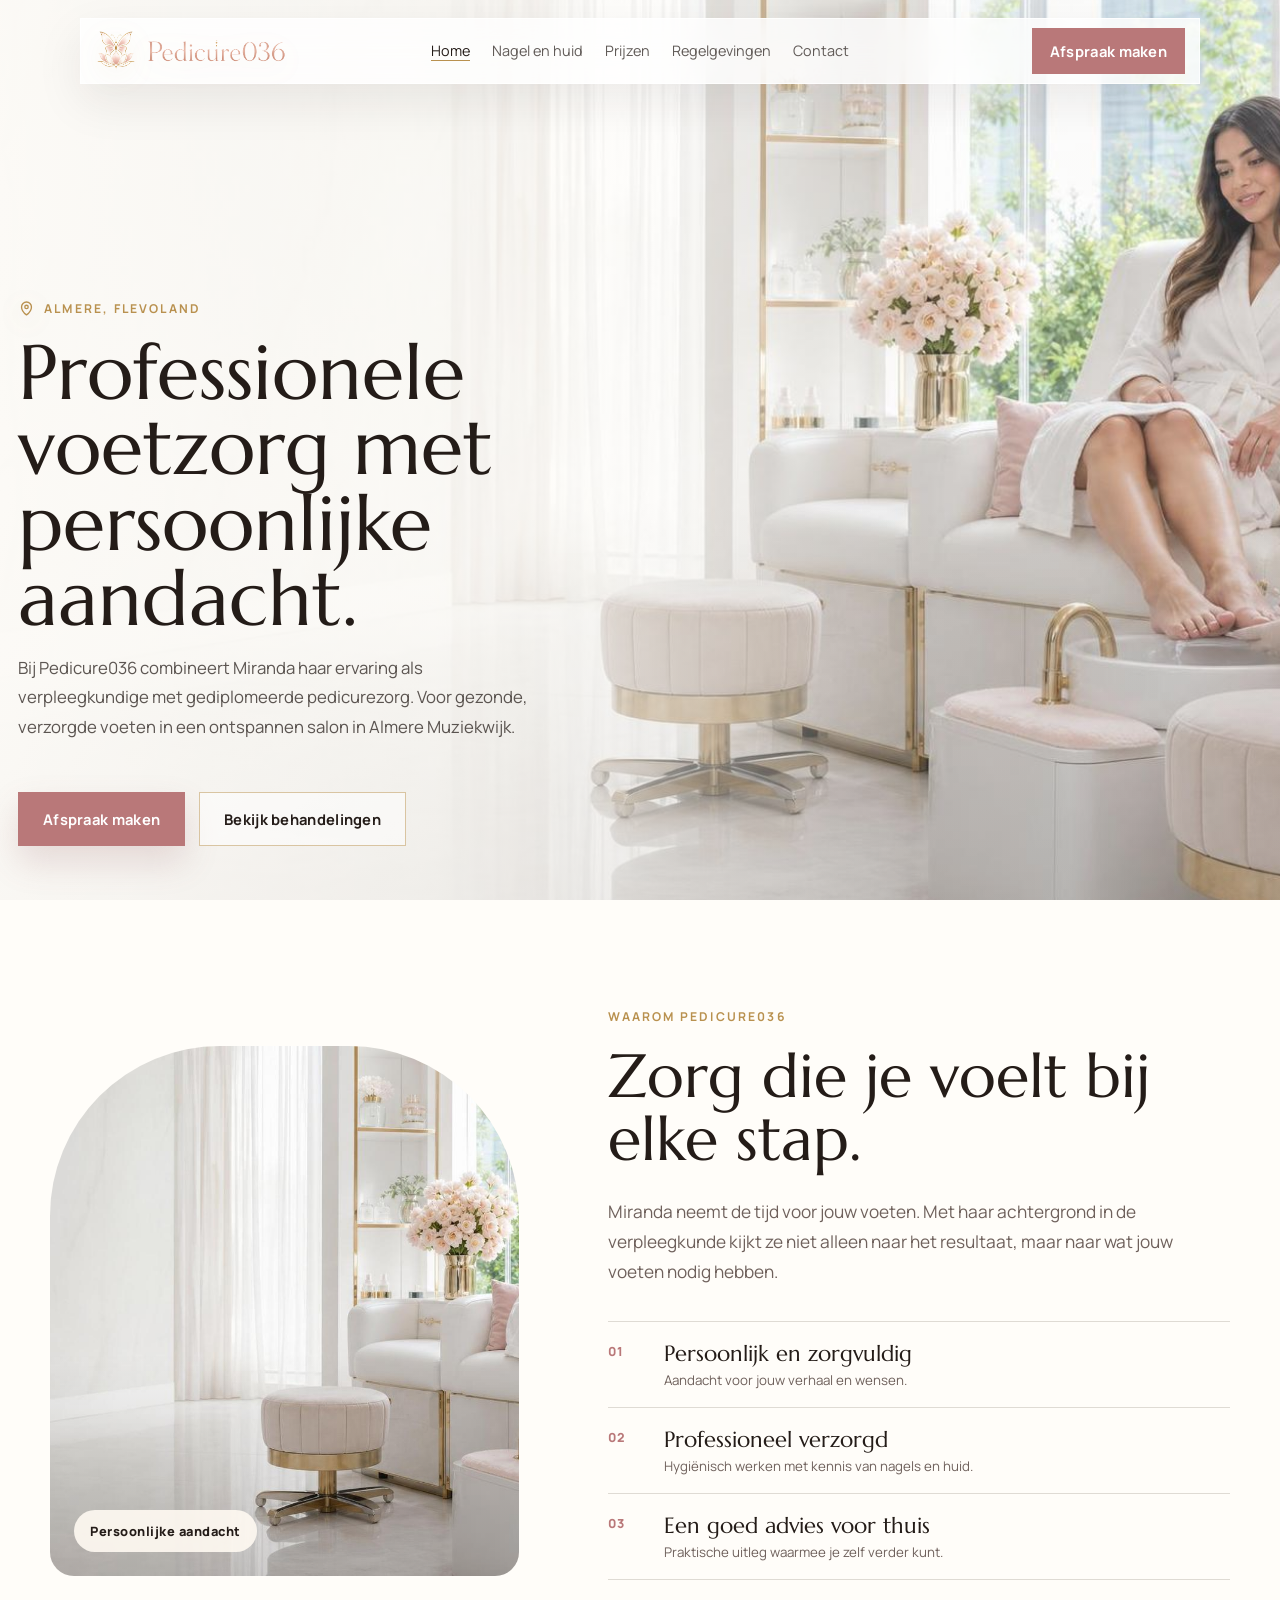
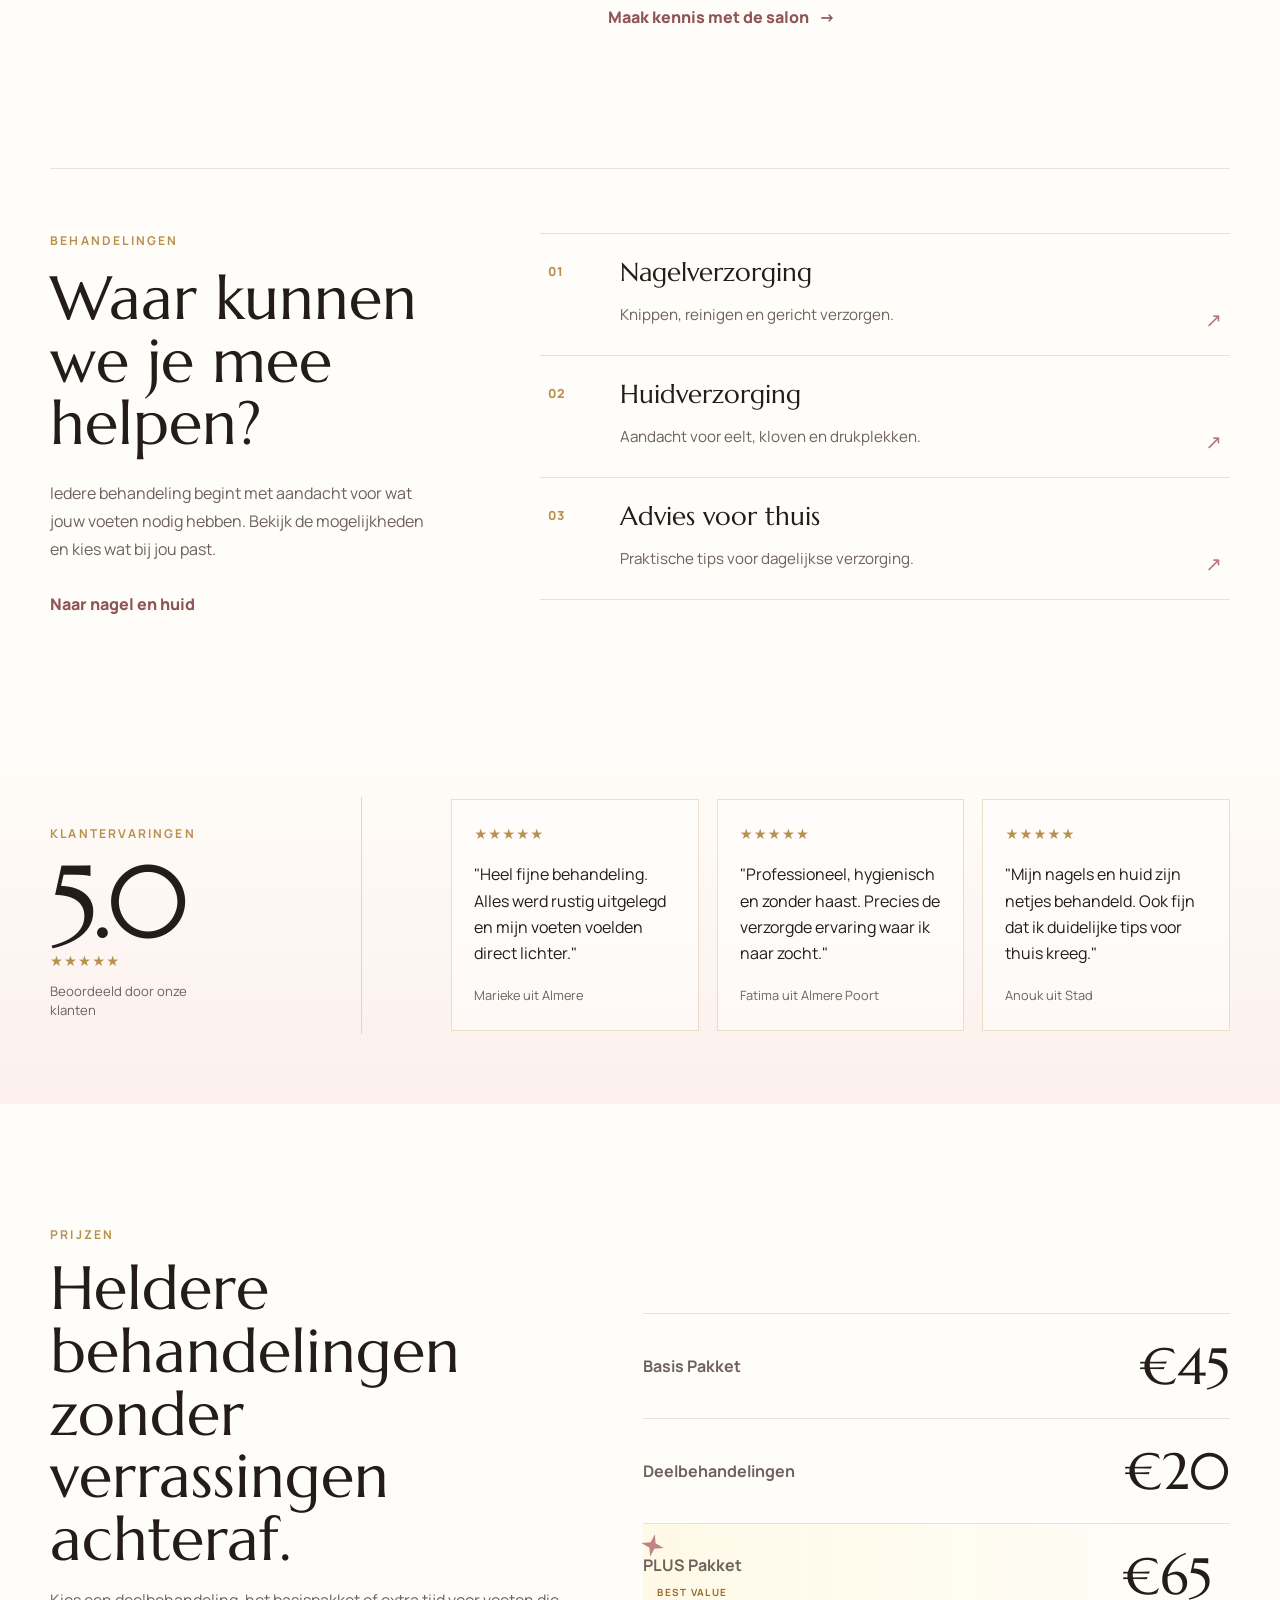
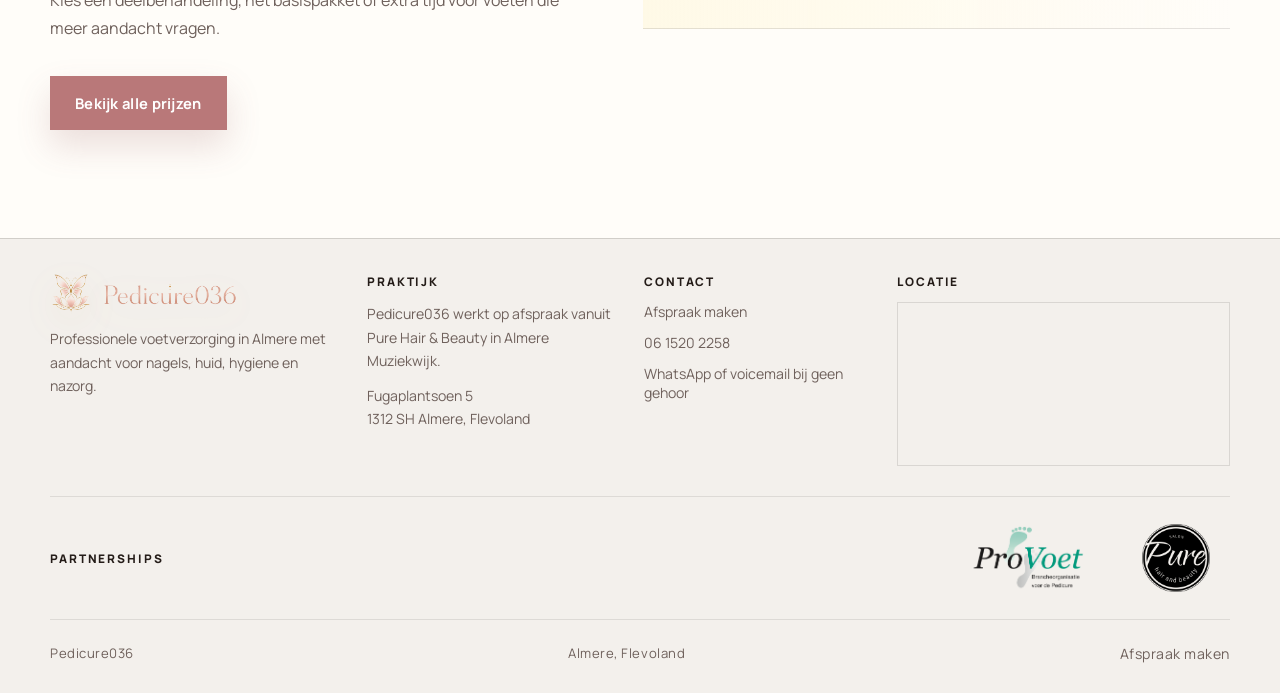
==== index.html @ c25f2a3f "Sync website from Vercel preview" ====
<!doctype html>
<html lang="nl">
  <head>
    <meta charset="utf-8">
    <meta name="viewport" content="width=device-width, initial-scale=1">
    <title>Pedicure036 | Hoogwaardige pedicure in Almere</title>
    <meta name="description" content="Pedicure036 biedt professionele voetverzorging in Almere met aandacht voor gezonde nagels en huid. Maak eenvoudig een afspraak.">
    <meta name="robots" content="index, follow">
    <meta property="og:title" content="Pedicure036 | Professionele pedicure in Almere">
    <meta property="og:description" content="Hoogwaardige voetverzorging met focus op gezonde nagels, huid en comfort.">
    <meta property="og:type" content="website">
    <meta property="og:image" content="assets/pedicure036-logo.png">
    <link rel="canonical" href="https://pedicure036.nl/">
    <link rel="preconnect" href="https://fonts.googleapis.com">
    <link rel="preconnect" href="https://fonts.gstatic.com" crossorigin>
    <link href="https://fonts.googleapis.com/css2?family=Manrope:wght@400;500;600;700&family=Marcellus&display=swap" rel="stylesheet">
    <link rel="preload" href="assets/styles.css" as="style">
    <link rel="stylesheet" href="assets/styles.css">
    <script type="application/ld+json">
      {
        "@context": "https://schema.org",
        "@type": "HealthAndBeautyBusiness",
        "name": "Pedicure036",
        "description": "Professionele pedicure in Almere voor nagel- en huidverzorging.",
        "areaServed": "Almere",
        "url": "https://pedicure036.nl/",
        "priceRange": "$$"
      }
    </script>
  </head>
  <body data-page="home">
    <a class="skip-link" href="#inhoud">Naar inhoud</a>
    <header class="site-header" data-header>
      <a class="brand" href="index.html" aria-label="Pedicure036 home">
        <img class="brand-mark" src="assets/pedicure036-mark.png" alt="" aria-hidden="true">
        <img class="brand-wordmark" src="assets/pedicure036-wordmark.png" alt="Pedicure036">
      </a>
      <button class="nav-toggle" type="button" aria-label="Menu openen" aria-expanded="false" data-nav-toggle>
        <span></span><span></span><span></span>
      </button>
      <nav class="site-nav" aria-label="Hoofdnavigatie" data-nav>
        <a href="index.html" aria-current="page">Home</a>
        <a href="nagel-en-huid.html">Nagel en huid</a>
        <a href="prijzen.html">Prijzen</a>
        <a href="regelgevingen.html">Regelgevingen</a>
        <a href="contact.html">Contact</a>
      </nav>
      <a class="header-cta" href="contact.html#afspraak">Afspraak maken</a>
    </header>

    <main id="inhoud">
      <section class="hero salon-hero">
        <div class="hero-image" role="img" aria-label="Luxe pedicurebehandeling in een lichte salon"></div>
        <div class="hero-shade" aria-hidden="true"></div>
        <div class="hero-copy reveal">
          <p class="eyebrow hero-location">
            <svg viewBox="0 0 24 24" aria-hidden="true">
              <path d="M12 21s7-5.1 7-11.2A7 7 0 0 0 5 9.8C5 15.9 12 21 12 21Z"></path>
              <circle cx="12" cy="9.8" r="2.4"></circle>
            </svg>
            <span>Almere, Flevoland</span>
          </p>
          <h1>Professionele voetzorg met persoonlijke aandacht.</h1>
          <p class="hero-intro">Bij Pedicure036 combineert Miranda haar ervaring als verpleegkundige met gediplomeerde pedicurezorg. Voor gezonde, verzorgde voeten in een ontspannen salon in Almere Muziekwijk.</p>
          <div class="hero-actions">
            <a class="button primary" href="contact.html#afspraak">Afspraak maken</a>
            <a class="button secondary" href="nagel-en-huid.html">Bekijk behandelingen</a>
          </div>
        </div>
      </section>

      <section class="section-shell care-intro">
        <div class="care-intro-image reveal">
          <img src="assets/pedicure036-hero.jpg" alt="Pedicurebehandeling in de salon">
          <span class="care-intro-badge">Persoonlijke aandacht</span>
        </div>
        <div class="care-intro-content reveal">
          <p class="section-kicker">Waarom Pedicure036</p>
          <h2>Zorg die je voelt bij elke stap.</h2>
          <p class="care-intro-lead">Miranda neemt de tijd voor jouw voeten. Met haar achtergrond in de verpleegkunde kijkt ze niet alleen naar het resultaat, maar naar wat jouw voeten nodig hebben.</p>
          <div class="care-points" aria-label="Kwaliteiten van Pedicure036">
            <div class="care-point"><span>01</span><div><strong>Persoonlijk en zorgvuldig</strong><small>Aandacht voor jouw verhaal en wensen.</small></div></div>
            <div class="care-point"><span>02</span><div><strong>Professioneel verzorgd</strong><small>Hygiënisch werken met kennis van nagels en huid.</small></div></div>
            <div class="care-point"><span>03</span><div><strong>Een goed advies voor thuis</strong><small>Praktische uitleg waarmee je zelf verder kunt.</small></div></div>
          </div>
          <a class="text-link" href="contact.html#afspraak">Maak kennis met de salon <span aria-hidden="true">→</span></a>
        </div>
      </section>

      <section class="section-shell service-preview editorial-block">
        <div class="service-panel reveal">
          <p class="eyebrow">Behandelingen</p>
          <h2>Waar kunnen we je mee helpen?</h2>
          <p>Iedere behandeling begint met aandacht voor wat jouw voeten nodig hebben. Bekijk de mogelijkheden en kies wat bij jou past.</p>
          <a class="text-link" href="nagel-en-huid.html">Naar nagel en huid</a>
        </div>
        <div class="service-list reveal" aria-label="Behandelpunten">
          <div class="service-item">
            <span>01</span>
            <strong>Nagelverzorging</strong>
            <small>Knippen, reinigen en gericht verzorgen.</small>
          </div>
          <div class="service-item">
            <span>02</span>
            <strong>Huidverzorging</strong>
            <small>Aandacht voor eelt, kloven en drukplekken.</small>
          </div>
          <div class="service-item">
            <span>03</span>
            <strong>Advies voor thuis</strong>
            <small>Praktische tips voor dagelijkse verzorging.</small>
          </div>
        </div>
      </section>

      <section class="review-section">
        <div class="review-proof reveal" aria-label="Klantervaringen">
          <div class="review-score">
            <p class="eyebrow">Klantervaringen</p>
            <strong>5.0</strong>
            <div class="review-stars" aria-label="5 van 5 sterren">★★★★★</div>
            <span>Beoordeeld door onze klanten</span>
          </div>
          <div class="review-list">
          <article class="review-card">
            <div class="review-stars" aria-label="5 van 5 sterren">★★★★★</div>
            <p>"Heel fijne behandeling. Alles werd rustig uitgelegd en mijn voeten voelden direct lichter."</p>
            <span>Marieke uit Almere</span>
          </article>
          <article class="review-card">
            <div class="review-stars" aria-label="5 van 5 sterren">★★★★★</div>
            <p>"Professioneel, hygienisch en zonder haast. Precies de verzorgde ervaring waar ik naar zocht."</p>
            <span>Fatima uit Almere Poort</span>
          </article>
          <article class="review-card">
            <div class="review-stars" aria-label="5 van 5 sterren">★★★★★</div>
            <p>"Mijn nagels en huid zijn netjes behandeld. Ook fijn dat ik duidelijke tips voor thuis kreeg."</p>
            <span>Anouk uit Stad</span>
          </article>
          <article class="review-card">
            <div class="review-stars" aria-label="5 van 5 sterren">★★★★★</div>
            <p>"Zachte aanpak, mooi resultaat en een salon die schoon en rustig aanvoelt."</p>
            <span>Linda uit Almere Buiten</span>
          </article>
          </div>
        </div>
      </section>

      <section class="section-shell home-pricing reveal">
        <div class="home-pricing-copy">
          <p class="eyebrow">Prijzen</p>
          <h2>Heldere behandelingen zonder verrassingen achteraf.</h2>
          <p>Kies een deelbehandeling, het basispakket of extra tijd voor voeten die meer aandacht vragen.</p>
          <a class="button primary magnetic" href="prijzen.html">Bekijk alle prijzen</a>
        </div>
        <div class="home-price-list" aria-label="Korte prijzen overview">
          <a href="prijzen.html" class="home-price-row">
            <span>Basis Pakket</span>
            <strong>€45</strong>
          </a>
          <a href="prijzen.html" class="home-price-row">
            <span>Deelbehandelingen</span>
            <strong>€20</strong>
          </a>
          <a href="prijzen.html" class="home-price-row is-featured">
            <span class="plus-package-label">PLUS Pakket <em>BEST VALUE</em></span>
            <strong>€65</strong>
          </a>
        </div>
      </section>

    </main>

    <footer class="site-footer">
      <div class="footer-main">
        <section class="footer-column footer-brand">
          <a class="footer-logo-lockup" href="index.html" aria-label="Pedicure036 home">
            <img class="footer-mark" src="assets/pedicure036-mark.png" alt="" aria-hidden="true">
            <img class="footer-wordmark" src="assets/pedicure036-wordmark.png" alt="Pedicure036">
          </a>
          <p>Professionele voetverzorging in Almere met aandacht voor nagels, huid, hygiene en nazorg.</p>
        </section>
        <section class="footer-column">
          <span class="footer-title">Praktijk</span>
          <p>Pedicure036 werkt op afspraak vanuit Pure Hair & Beauty in Almere Muziekwijk.</p>
          <p>Fugaplantsoen 5<br>1312 SH Almere, Flevoland</p>
        </section>
        <section class="footer-column footer-contact">
          <span class="footer-title">Contact</span>
          <a href="contact.html#afspraak">Afspraak maken</a>
          <a href="tel:+31615202258">06 1520 2258</a>
          <a href="tel:+31615202258">WhatsApp of voicemail bij geen gehoor</a>
        </section>
        <section class="footer-column footer-map">
          <span class="footer-title">Locatie</span>
          <iframe title="Google Maps locatie Pure Hair & Beauty" src="https://www.google.com/maps?q=Fugaplantsoen%205%2C%201312%20SH%20Almere&output=embed" loading="lazy" referrerpolicy="no-referrer-when-downgrade"></iframe>
        </section>
      </div>
      <div class="footer-partners">
        <span class="footer-title">Partnerships</span>
        <div class="partner-logos">
          <a href="https://www.provoet.nl/" target="_blank" rel="noopener" aria-label="ProVoet">
            <img src="assets/provoet-logo.png" alt="ProVoet">
          </a>
          <a href="https://www.purehairandbeauty.nl/" target="_blank" rel="noopener" aria-label="Pure Hair and Beauty">
            <img src="assets/pure-hair-beauty-logo.png" alt="Pure Hair and Beauty">
          </a>
        </div>
      </div>
      <div class="footer-bottom">
        <span>Pedicure036</span>
        <span>Almere, Flevoland</span>
        <a href="contact.html#afspraak">Afspraak maken</a>
      </div>
    </footer>
    <script src="assets/main.js" defer></script>
  </body>
</html>
---- assets/styles.css ----
:root {
  --ink: #2d251f;
  --muted: #77675c;
  --soft: #f8f0e6;
  --warm: #fffaf2;
  --sand: #d8b99c;
  --sand-deep: #b99475;
  --rose: #a86f5e;
  --gold: #c8a45d;
  --cream: #fff4df;
  --line: rgba(80, 62, 48, .16);
  --shadow: 0 26px 70px rgba(91, 67, 49, .14);
  --display: "Avenir Next", "Segoe UI", system-ui, sans-serif;
  --body: "Helvetica Neue", Arial, system-ui, sans-serif;
}

* { box-sizing: border-box; }

html {
  scroll-behavior: smooth;
}

body {
  margin: 0;
  background:
    radial-gradient(circle at 82% 8%, rgba(200, 164, 93, .16), transparent 28rem),
    linear-gradient(135deg, var(--warm), var(--soft) 48%, #f4e4d4);
  color: var(--ink);
  font-family: var(--body);
  min-height: 100dvh;
}

body::before {
  content: "";
  position: fixed;
  inset: 0;
  pointer-events: none;
  background-image: linear-gradient(rgba(45, 37, 31, .035) 1px, transparent 1px), linear-gradient(90deg, rgba(45, 37, 31, .025) 1px, transparent 1px);
  background-size: 56px 56px;
  mask-image: linear-gradient(to bottom, rgba(0, 0, 0, .7), transparent 72%);
}

a { color: inherit; text-decoration: none; }

p {
  color: var(--muted);
  line-height: 1.75;
}

.skip-link {
  position: absolute;
  left: 1rem;
  top: -4rem;
  background: var(--ink);
  color: var(--warm);
  padding: .8rem 1rem;
  z-index: 20;
}

.skip-link:focus { top: 1rem; }

.site-header {
  position: sticky;
  top: 0;
  z-index: 10;
  width: min(1180px, calc(100% - 32px));
  margin: 16px auto 0;
  min-height: 70px;
  display: grid;
  grid-template-columns: 1fr auto 1fr;
  align-items: center;
  gap: 22px;
  padding: 12px 14px;
  border: 1px solid rgba(255, 255, 255, .58);
  border-radius: 999px;
  background: rgba(255, 250, 242, .76);
  box-shadow: 0 18px 50px rgba(75, 55, 39, .1), inset 0 1px 0 rgba(255,255,255,.72);
  backdrop-filter: blur(18px);
}

.site-header.is-scrolled {
  background: rgba(255, 250, 242, .92);
}

.brand,
.site-nav,
.site-footer nav,
.hero-actions,
.quality-strip,
.contact-lines {
  display: flex;
  align-items: center;
}

.brand {
  gap: 8px;
  font-family: var(--display);
  font-weight: 700;
  letter-spacing: 0;
}

.brand-mark {
  display: grid;
  place-items: center;
  width: 42px;
  height: 42px;
  border-radius: 50%;
  background: linear-gradient(145deg, var(--rose), #cda084);
  color: var(--warm);
  font-size: .78rem;
  box-shadow: inset 0 1px 0 rgba(255,255,255,.35);
}

.brand-wordmark {
  display: block;
  width: clamp(118px, 11vw, 158px);
  height: 34px;
  object-fit: contain;
  object-position: left center;
}

.site-nav {
  justify-content: center;
  gap: 8px;
  font-size: .92rem;
}

.site-nav a {
  padding: 12px 14px;
  border-radius: 999px;
  color: var(--muted);
  transition: background .25s ease, color .25s ease, transform .25s ease;
}

.site-nav a:hover,
.site-nav a[aria-current="page"] {
  background: rgba(216, 185, 156, .28);
  color: var(--ink);
}

.header-cta {
  justify-self: end;
  padding: 13px 18px;
  border-radius: 999px;
  background: var(--ink);
  color: var(--warm);
  font-size: .92rem;
  font-weight: 700;
  box-shadow: 0 12px 24px rgba(45, 37, 31, .18);
}

.nav-toggle { display: none; }

.section-shell {
  width: min(1180px, calc(100% - 32px));
  margin: 0 auto;
}

.hero {
  min-height: calc(100dvh - 96px);
  display: grid;
  grid-template-columns: minmax(0, .98fr) minmax(320px, .82fr);
  gap: 56px;
  align-items: center;
  padding: 72px 0 80px;
}

.eyebrow,
.tiny-label,
.section-kicker {
  color: var(--rose);
  font-size: .78rem;
  text-transform: uppercase;
  letter-spacing: .14em;
  font-weight: 800;
}

h1,
h2,
h3 {
  font-family: var(--display);
  letter-spacing: 0;
  line-height: .98;
  margin: 0;
}

h1 {
  max-width: 780px;
  font-size: clamp(3.7rem, 8.2vw, 7.9rem);
}

h2 {
  font-size: clamp(2.1rem, 4.2vw, 4.8rem);
}

.hero-intro,
.page-hero p {
  max-width: 620px;
  font-size: 1.15rem;
}

.hero-actions {
  gap: 14px;
  margin-top: 34px;
  flex-wrap: wrap;
}

.button {
  position: relative;
  display: inline-flex;
  align-items: center;
  justify-content: center;
  min-height: 52px;
  padding: 0 22px;
  border: 1px solid transparent;
  border-radius: 999px;
  font-weight: 800;
  transition: transform .25s ease, box-shadow .25s ease, background .25s ease;
  overflow: hidden;
}

.button:active { transform: scale(.98); }

.button.primary {
  background: var(--rose);
  color: var(--warm);
  box-shadow: 0 16px 32px rgba(168, 111, 94, .24);
}

.button.primary.light {
  background: var(--cream);
  color: var(--ink);
}

.button.secondary {
  border-color: var(--line);
  color: var(--ink);
  background: rgba(255, 255, 255, .34);
}

.hero-visual {
  position: relative;
  min-height: 570px;
  border-radius: 42px;
  background:
    radial-gradient(circle at 54% 38%, rgba(255, 244, 223, .96), transparent 11rem),
    linear-gradient(155deg, rgba(216,185,156,.72), rgba(168,111,94,.22)),
    url("data:image/svg+xml,%3Csvg xmlns='http://www.w3.org/2000/svg' width='720' height='900' viewBox='0 0 720 900'%3E%3Cpath d='M350 80c88 85 78 212-12 284-77 61-56 198 56 252 65 31 113 74 99 132-18 72-128 101-248 63C103 766 27 657 67 538c31-91 134-99 156-185 19-73-58-137-15-214 29-52 95-86 142-59Z' fill='%23fff6ea'/%3E%3Cpath d='M448 162c81 42 123 136 96 224-37 119-159 102-201 203-29 68 15 125 81 155' fill='none' stroke='%23a86f5e' stroke-opacity='.28' stroke-width='28' stroke-linecap='round'/%3E%3Cpath d='M250 230c43-43 105-54 160-27M192 470c44 35 99 48 165 39M256 690c65 17 128 7 188-31' stroke='%23c8a45d' stroke-opacity='.35' stroke-width='7' stroke-linecap='round'/%3E%3C/svg%3E");
  background-size: cover;
  box-shadow: var(--shadow), inset 0 1px 0 rgba(255,255,255,.62);
  overflow: hidden;
}

.hero-visual::after {
  content: "";
  position: absolute;
  inset: 18px;
  border: 1px solid rgba(255, 250, 242, .62);
  border-radius: 32px;
}

.visual-card {
  position: absolute;
  background: rgba(255, 250, 242, .74);
  border: 1px solid rgba(255,255,255,.58);
  backdrop-filter: blur(16px);
  box-shadow: 0 18px 42px rgba(72, 50, 34, .12);
}

.visual-main {
  left: 34px;
  bottom: 36px;
  width: min(390px, calc(100% - 68px));
  padding: 26px;
  border-radius: 28px;
}

.visual-main strong {
  display: block;
  margin-top: 14px;
  font-family: var(--display);
  font-size: 2rem;
  line-height: 1.08;
}

.visual-note {
  right: 28px;
  top: 56px;
  display: grid;
  gap: 6px;
  padding: 18px 20px;
  border-radius: 999px;
}

.visual-note span {
  color: var(--muted);
  font-size: .78rem;
}

.treatment-orbit {
  position: absolute;
  top: 45%;
  right: 24px;
  display: grid;
  gap: 12px;
}

.treatment-orbit span {
  padding: 10px 13px;
  border-radius: 999px;
  background: rgba(45, 37, 31, .82);
  color: var(--warm);
  font-size: .82rem;
  animation: float 5s ease-in-out infinite;
}

.treatment-orbit span:nth-child(2) { animation-delay: .8s; }
.treatment-orbit span:nth-child(3) { animation-delay: 1.6s; }

.intro-grid {
  display: grid;
  grid-template-columns: .5fr 1fr;
  gap: 36px;
  padding: 96px 0;
}

.intro-text p {
  max-width: 690px;
  font-size: 1.08rem;
}

.quality-strip {
  grid-column: 2;
  gap: 10px;
  flex-wrap: wrap;
}

.quality-strip span,
.contact-lines span {
  border: 1px solid var(--line);
  border-radius: 999px;
  padding: 12px 16px;
  color: var(--muted);
  background: rgba(255,255,255,.34);
}

.care-intro {
  display: grid;
  grid-template-columns: minmax(280px, .86fr) minmax(0, 1.14fr);
  gap: clamp(36px, 7vw, 108px);
  align-items: center;
  padding: 76px 0 122px;
}

.care-intro-image {
  position: relative;
  min-height: 530px;
  overflow: hidden;
  border-radius: 170px 170px 24px 24px;
  background: var(--sand);
}

.care-intro-image::after {
  content: "";
  position: absolute;
  inset: 0;
  background: linear-gradient(180deg, transparent 58%, rgba(45,37,31,.22));
  pointer-events: none;
}

.care-intro-image img {
  width: 100%;
  height: 100%;
  min-height: 530px;
  display: block;
  object-fit: cover;
  object-position: center;
  transition: transform .7s cubic-bezier(.16,1,.3,1);
}

.care-intro-image:hover img { transform: scale(1.035); }

.care-intro-badge {
  position: absolute;
  z-index: 1;
  left: 24px;
  bottom: 24px;
  padding: 12px 16px;
  border-radius: 999px;
  background: rgba(255,250,242,.9);
  color: var(--ink);
  font-size: .8rem;
  font-weight: 800;
  letter-spacing: .04em;
}

.care-intro-content { padding: 18px 0; }
.care-intro-content h2 { max-width: 610px; margin-top: 18px; }
.care-intro-lead { max-width: 570px; margin-top: 26px; font-size: 1.08rem; }
.care-points { margin-top: 34px; border-top: 1px solid rgba(80,62,48,.18); }
.care-point { display: grid; grid-template-columns: 42px 1fr; gap: 14px; padding: 18px 0; border-bottom: 1px solid rgba(80,62,48,.18); }
.care-point > span { color: var(--rose); font-size: .78rem; font-weight: 900; letter-spacing: .08em; padding-top: 3px; }
.care-point strong, .care-point small { display: block; }
.care-point strong { font-family: var(--display); font-size: 1.35rem; font-weight: 500; }
.care-point small { color: var(--muted); margin-top: 4px; }
.care-intro-content .text-link { gap: 10px; align-items: center; margin-top: 26px; }
.care-intro-content .text-link span { transition: transform .25s ease; }
.care-intro-content .text-link:hover span { transform: translateX(5px); }

.service-preview {
  display: grid;
  grid-template-columns: .9fr 1fr;
  gap: 34px;
  padding: 30px 0 110px;
}

.service-panel,
.rules-note,
.contact-card {
  border: 1px solid rgba(255,255,255,.58);
  border-radius: 34px;
  padding: clamp(28px, 4vw, 48px);
  background: rgba(255,250,242,.58);
  box-shadow: var(--shadow);
}

.rules-note > p {
  max-width: 100%;
  margin: 18px 0 0;
  font-family: var(--display);
  font-size: clamp(1.05rem, 2.1vw, 2.4rem);
  line-height: 1.02;
  letter-spacing: -.03em;
}

.text-link {
  display: inline-flex;
  margin-top: 14px;
  color: var(--rose);
  font-weight: 800;
}

.service-list {
  display: grid;
  gap: 12px;
}

.service-item {
  width: 100%;
  display: grid;
  grid-template-columns: 56px 1fr;
  gap: 12px;
  text-align: left;
  border: 1px solid var(--line);
  border-radius: 24px;
  padding: 20px;
  background: rgba(255,255,255,.36);
  color: var(--ink);
  cursor: pointer;
  transition: transform .25s ease, background .25s ease, border-color .25s ease;
}

.service-item:hover,
.service-item.is-active {
  transform: translateY(-3px);
  background: rgba(255, 244, 223, .82);
  border-color: rgba(168,111,94,.32);
}

.service-item span {
  color: var(--gold);
  font-weight: 800;
}

.service-item strong {
  display: block;
  font-family: var(--display);
  font-size: 1.25rem;
}

.service-item small {
  grid-column: 2;
  color: var(--muted);
  font-size: .95rem;
}

.appointment-band {
  background: var(--ink);
  color: var(--warm);
}

.appointment-inner {
  min-height: 390px;
  display: grid;
  grid-template-columns: 1fr auto;
  gap: 28px;
  align-items: center;
  padding: 72px 0;
}

.appointment-inner h2 {
  max-width: 820px;
}

.appointment-inner .eyebrow { color: var(--sand); }

.page-hero {
  padding: 104px 0 48px;
}

.page-hero h1 {
  max-width: 920px;
  font-size: clamp(3.4rem, 7.2vw, 7rem);
}

.care-studio {
  display: grid;
  grid-template-columns: minmax(250px, .46fr) minmax(0, 1fr);
  gap: clamp(18px, 3vw, 34px);
  padding: 34px 0 92px;
}

.care-menu {
  display: grid;
  align-content: start;
  border-top: 1px solid rgba(80, 62, 48, .18);
}

.care-tab {
  width: 100%;
  display: grid;
  grid-template-columns: 42px 1fr;
  gap: 4px 16px;
  align-items: start;
  border: 0;
  border-bottom: 1px solid rgba(80, 62, 48, .18);
  padding: 24px 0;
  background: transparent;
  color: var(--ink);
  text-align: left;
  cursor: pointer;
}

.care-tab span {
  grid-row: span 2;
  color: var(--rose);
  font-size: .82rem;
  font-weight: 900;
  letter-spacing: .08em;
}

.care-tab strong {
  font-family: var(--display);
  font-size: clamp(1.35rem, 2.1vw, 2rem);
  font-weight: 500;
}

.care-tab small {
  color: var(--muted);
  font: 600 .86rem/1.45 var(--body);
}

.care-tab,
.care-tab small,
.care-tab strong {
  transition: color .3s ease, opacity .3s ease;
}

.care-tab:hover strong,
.care-tab:focus-visible strong,
.care-tab.is-active strong {
  color: var(--rose);
}

.care-tab.is-active small {
  color: var(--ink);
}

.care-panel {
  position: relative;
  min-height: 510px;
  display: flex;
  flex-direction: column;
  justify-content: flex-end;
  border: 1px solid rgba(80, 62, 48, .16);
  padding: clamp(28px, 5vw, 64px);
  background:
    linear-gradient(180deg, rgba(255, 250, 242, .3), rgba(255, 250, 242, .86)),
    url("pedicure036-hero.jpg") center / cover;
  box-shadow: 0 24px 70px rgba(91, 67, 49, .13);
  isolation: isolate;
  overflow: hidden;
}

.care-panel::before {
  content: "";
  position: absolute;
  inset: 0;
  z-index: -1;
  background: linear-gradient(90deg, rgba(255, 250, 242, .94) 0%, rgba(255, 250, 242, .82) 48%, rgba(255, 250, 242, .28) 100%);
}

.care-panel::after {
  content: "";
  position: absolute;
  left: clamp(28px, 5vw, 64px);
  right: clamp(28px, 5vw, 64px);
  top: clamp(28px, 5vw, 64px);
  height: 1px;
  background: rgba(80, 62, 48, .2);
}

.care-panel-header span {
  display: block;
  margin-bottom: 14px;
  color: var(--rose);
  font-size: .78rem;
  font-weight: 900;
  letter-spacing: .18em;
  text-transform: uppercase;
}

.care-panel h2 {
  max-width: 560px;
  margin: 0;
  font-size: clamp(2.6rem, 5vw, 5.2rem);
  line-height: .98;
  text-wrap: balance;
}

.care-panel p {
  max-width: 620px;
  margin: 28px 0 0;
  color: #4f4036;
  font-size: clamp(1rem, 1.4vw, 1.18rem);
}

.care-lines {
  display: grid;
  grid-template-columns: repeat(2, minmax(0, 1fr));
  gap: 0 28px;
  max-width: 720px;
  margin-top: 38px;
  border-top: 1px solid rgba(80, 62, 48, .18);
}

.care-lines span {
  border-bottom: 1px solid rgba(80, 62, 48, .18);
  padding: 16px 0;
  color: var(--ink);
  font-weight: 700;
}

.care-cta {
  width: fit-content;
  margin-top: 34px;
  border-bottom: 1px solid currentColor;
  color: var(--rose);
  font-weight: 900;
}

.split-intro {
  max-width: 420px;
  margin-top: 24px;
}

.process-section {
  align-items: end;
}

.process-section.split-detail {
  grid-template-columns: .72fr 1.28fr;
  gap: clamp(42px, 6vw, 96px);
}

.split-detail,
.rules-layout,
.contact-layout {
  display: grid;
  grid-template-columns: 1.18fr .82fr;
  gap: 36px;
  padding: 20px 0 110px;
}

body[data-page="regels"] .rules-layout {
  padding-top: 118px;
}

.rules-list {
  display: grid;
  gap: 16px;
}

.rule-item {
  padding: 28px 30px;
  border: 1px solid var(--line);
  border-radius: 22px;
  background: rgba(255,255,255,.48);
}

.rule-item h3 {
  margin: 0 0 12px;
  font-family: var(--display);
  font-size: clamp(1.35rem, 2vw, 1.8rem);
}

.rule-item p { max-width: 62ch; margin: 0; line-height: 1.7; }

body[data-page="regels"] .rules-layout { grid-template-columns: 1fr; gap: 54px; }
body[data-page="regels"] .rules-intro { max-width: 680px; }
body[data-page="regels"] .rules-intro h2 { margin: 12px 0 10px; font-size: clamp(2.4rem, 5vw, 4.8rem); line-height: .98; }
body[data-page="regels"] .rule-item { padding: 0 0 26px; border: 0; border-bottom: 1px solid var(--line); border-radius: 0; background: transparent; }
body[data-page="regels"] .rule-item + .rule-item { padding-top: 26px; }

.pricing-grid {
  display: grid;
  grid-template-columns: repeat(4, minmax(0, 1fr));
  gap: 16px;
  padding: 30px 0 72px;
}

.price-card {
  min-height: 520px;
  display: flex;
  flex-direction: column;
  border: 1px solid var(--line);
  border-radius: 32px;
  padding: clamp(26px, 3vw, 36px);
  background: rgba(255,255,255,.42);
  box-shadow: var(--shadow);
}

.price-card h2 {
  margin-top: 8px;
  max-width: 100%;
  font-size: clamp(1.55rem, 2.15vw, 2.25rem);
  line-height: 1.05;
  text-wrap: balance;
  white-space: nowrap;
}

.price {
  margin: 24px 0 8px;
  color: var(--ink);
  font-family: var(--display);
  font-size: clamp(2.7rem, 4vw, 4.4rem);
  line-height: .95;
}

.price-card ul {
  display: grid;
  gap: 12px;
  margin: 24px 0 28px;
  padding: 0;
  list-style: none;
}

.price-card li {
  color: var(--muted);
}

.price-card li::before {
  content: "";
  display: inline-block;
  width: 8px;
  height: 8px;
  margin-right: 10px;
  border-radius: 50%;
  background: var(--gold);
}

.price-card .button,
.price-card .text-link {
  margin-top: auto;
}

.intake-card {
  background: rgba(255, 250, 242, .68);
}

.intake-card .price {
  color: var(--rose);
}

.pricing-grid .price-card:nth-child(3) h2 {
  font-size: clamp(1.3rem, 1.7vw, 1.85rem);
  letter-spacing: -.02em;
}

.featured-price {
  background: linear-gradient(145deg, rgba(255,244,223,.88), rgba(251,240,236,.92));
  border-color: rgba(185, 145, 79, .36);
}

.pricing-notes {
  display: grid;
  grid-template-columns: .72fr 1fr;
  gap: 36px;
  padding: 0 0 110px;
}

.pricing-notes:has(> :only-child) {
  grid-template-columns: 1fr;
}

.price-list {
  display: grid;
  align-self: start;
  border: 1px solid var(--line);
  border-radius: 30px;
  overflow: hidden;
}

.price-list div {
  display: flex;
  align-items: center;
  justify-content: space-between;
  gap: 18px;
  padding: 22px 24px;
  border-bottom: 1px solid var(--line);
  background: rgba(255,255,255,.42);
}

.price-list div:last-child {
  border-bottom: 0;
}

.price-list span {
  color: var(--muted);
}

.price-list strong {
  color: var(--ink);
  font-family: var(--display);
  font-size: 1.6rem;
  font-weight: 400;
  white-space: nowrap;
}

.timeline {
  display: grid;
  grid-template-columns: repeat(4, minmax(0, 1fr));
  border-top: 1px solid rgba(80, 62, 48, .2);
  border-bottom: 1px solid rgba(80, 62, 48, .2);
}

.timeline div {
  position: relative;
  min-height: 270px;
  display: flex;
  flex-direction: column;
  justify-content: flex-start;
  border-right: 1px solid rgba(80, 62, 48, .16);
  padding: 26px 28px 30px;
  transition: background .25s ease;
}

.timeline div > p {
  margin-top: 72px;
}

.timeline div:last-child {
  border-right: 0;
}

.timeline div:hover {
  background: rgba(255, 250, 242, .52);
}

.timeline span {
  color: var(--rose);
  font-family: var(--display);
  font-size: clamp(2rem, 4vw, 4.4rem);
  line-height: .9;
}

.timeline p {
  max-width: 17ch;
  margin: 0;
  line-height: 1.7;
  text-wrap: pretty;
}

.timeline strong {
  display: block;
  margin-bottom: 10px;
  color: var(--ink);
  font-family: var(--display);
  font-size: 1.24rem;
  line-height: 1.35;
  font-weight: 600;
}

.accordion {
  border: 1px solid var(--line);
  border-radius: 30px;
  background: rgba(255,255,255,.38);
  overflow: hidden;
}

.accordion button {
  width: 100%;
  min-height: 74px;
  display: flex;
  align-items: center;
  justify-content: space-between;
  gap: 18px;
  padding: 0 26px;
  border: 0;
  border-top: 1px solid var(--line);
  background: transparent;
  color: var(--ink);
  font-family: var(--display);
  font-size: 1.15rem;
  font-weight: 800;
  cursor: pointer;
}

.accordion button:first-child { border-top: 0; }

.accordion button span {
  width: 22px;
  height: 22px;
  border-radius: 50%;
  border: 1px solid var(--rose);
}

.accordion button[aria-expanded="true"] span {
  background: var(--rose);
}

.accordion-panel {
  padding: 0 26px 24px;
}

.contact-form {
  display: grid;
  gap: 18px;
  padding: clamp(30px, 5vw, 56px);
  border: 1px solid var(--line);
  border-radius: 34px;
  background: rgba(255,255,255,.42);
}

label {
  display: block;
  margin-bottom: 8px;
  color: var(--ink);
  font-weight: 800;
}

input,
select,
textarea {
  width: 100%;
  border: 1px solid rgba(80, 62, 48, .22);
  border-radius: 16px;
  padding: 15px 16px;
  background: rgba(255,250,242,.82);
  color: var(--ink);
  font: inherit;
  outline: none;
}

input:focus,
select:focus,
textarea:focus {
  border-color: var(--rose);
  box-shadow: 0 0 0 4px rgba(168,111,94,.12);
}

form small {
  display: block;
  margin-top: 7px;
  color: var(--muted);
}

.form-status {
  min-height: 24px;
  margin: 0;
  font-weight: 800;
}

.contact-card {
  align-self: start;
  position: sticky;
  top: 120px;
}

.contact-details {
  display: grid;
  gap: 0;
  margin-top: 30px;
  border-top: 1px solid var(--line);
}

.contact-detail {
  display: grid;
  gap: 7px;
  padding: 18px 0;
  border-bottom: 1px solid var(--line);
  color: var(--muted);
  line-height: 1.65;
}

.contact-detail a {
  color: var(--ink);
  font-weight: 800;
  text-decoration: underline;
  text-decoration-color: var(--rose);
  text-underline-offset: 4px;
}

.detail-label {
  color: var(--ink);
  font-size: .72rem;
  font-weight: 800;
  letter-spacing: .14em;
  text-transform: uppercase;
}

.site-footer {
  margin: 0;
  border-top: 1px solid rgba(31, 26, 23, .16);
  background: #f3f0ec;
  color: var(--ink);
}

.footer-main {
  width: min(1180px, calc(100% - 32px));
  margin: 0 auto;
  padding: 34px 0 30px;
  display: grid;
  grid-template-columns: 1.1fr .95fr .86fr 1.25fr;
  gap: 24px;
  align-items: start;
}

.footer-column {
  display: grid;
  gap: 12px;
}

.footer-logo-lockup {
  display: inline-flex;
  align-items: center;
  gap: 10px;
  width: fit-content;
  text-decoration: none;
}

.footer-mark {
  width: 42px;
  height: 42px;
  object-fit: contain;
  filter: drop-shadow(0 10px 18px rgba(185, 145, 79, .16));
}

.footer-wordmark {
  width: 136px;
  max-width: 42vw;
  height: auto;
  object-fit: contain;
  filter: drop-shadow(0 8px 16px rgba(185, 145, 79, .1));
}

.footer-column p {
  margin: 0;
  color: var(--muted);
  font-size: .88rem;
  line-height: 1.65;
}

.footer-title {
  color: var(--ink);
  font-family: var(--body);
  font-size: .74rem;
  font-weight: 800;
  letter-spacing: .16em;
  text-transform: uppercase;
}

.site-footer a {
  text-decoration: none;
  transition: color .2s ease, transform .2s ease;
}

.footer-nav {
  display: grid;
  gap: 8px;
}

.footer-nav a,
.footer-contact a,
.footer-bottom a {
  color: var(--muted);
  font-size: .88rem;
}

.footer-contact {
  align-content: start;
}

.site-footer a:hover {
  color: var(--ink);
  transform: translateX(3px);
}

.footer-map iframe {
  width: 100%;
  height: 164px;
  border: 1px solid rgba(31, 26, 23, .12);
  filter: saturate(.82) contrast(.96);
}

.footer-partners {
  width: min(1180px, calc(100% - 32px));
  margin: 0 auto;
  padding: 22px 0;
  display: flex;
  align-items: center;
  justify-content: space-between;
  gap: 22px;
  border-top: 1px solid rgba(31, 26, 23, .1);
  border-bottom: 1px solid rgba(31, 26, 23, .1);
}

.partner-logos {
  display: flex;
  align-items: center;
  gap: 4px;
  flex-wrap: wrap;
}

.partner-logos a {
  height: 54px;
  min-width: 150px;
  padding: 9px 16px;
  display: inline-flex;
  align-items: center;
  justify-content: center;
  border: 1px solid rgba(31, 26, 23, .12);
  background: #fff;
}

.partner-logos img {
  max-width: 150px;
  max-height: 34px;
  object-fit: contain;
}

.partner-logos a:first-child img {
  max-width: 170px;
  max-height: 68px;
}

.partner-logos a:first-child {
  height: 78px;
  min-width: 180px;
  padding: 0;
  border-color: transparent;
  background: transparent;
}

.partner-logos a:last-child {
  height: 78px;
  min-width: 108px;
  padding: 0;
  border-color: transparent;
  background: transparent;
}

.partner-logos a:last-child img {
  max-width: 92px;
  max-height: 68px;
  filter: brightness(0) saturate(100%);
}

.footer-bottom {
  width: min(1180px, calc(100% - 32px));
  margin: 0 auto;
  display: flex;
  justify-content: space-between;
  gap: 18px;
  flex-wrap: wrap;
  padding: 24px 0 30px;
  color: var(--muted);
  font-size: .82rem;
  letter-spacing: .04em;
}

.reveal {
  opacity: 0;
  transform: translateY(22px);
  transition: opacity .7s cubic-bezier(.16, 1, .3, 1), transform .7s cubic-bezier(.16, 1, .3, 1);
}

.reveal.is-visible {
  opacity: 1;
  transform: translateY(0);
}

@keyframes float {
  0%, 100% { transform: translateY(0); }
  50% { transform: translateY(-12px); }
}

@media (max-width: 860px) {
  .site-header {
    grid-template-columns: 1fr auto;
    border-radius: 28px;
  }

  .nav-toggle {
    display: grid;
    place-items: center;
    width: 46px;
    height: 46px;
    border: 1px solid var(--line);
    border-radius: 50%;
    background: rgba(255,255,255,.48);
  }

  .nav-toggle span {
    width: 18px;
    height: 2px;
    margin: 2px 0;
    background: var(--ink);
  }

  .site-nav {
    grid-column: 1 / -1;
    display: none;
    align-items: stretch;
    flex-direction: column;
    width: 100%;
    padding-top: 8px;
  }

  .site-nav.is-open { display: flex; }

  .header-cta { display: none; }

  .hero,
  .intro-grid,
  .service-preview,
  .appointment-inner,
  .treatment-grid,
  .care-studio,
  .split-detail,
  .rules-layout,
  .contact-layout,
  .pricing-grid,
  .pricing-notes {
    grid-template-columns: 1fr;
  }

  .hero {
    min-height: auto;
    padding-top: 58px;
  }

  h1,
  .page-hero h1 {
    font-size: clamp(3rem, 16vw, 5rem);
  }

  .hero-visual {
    min-height: 470px;
  }

  .quality-strip {
    grid-column: auto;
  }

  .care-panel {
    min-height: 560px;
  }

  .care-lines {
    grid-template-columns: 1fr;
  }

  .timeline {
    grid-template-columns: 1fr;
  }

  .timeline div {
    min-height: 160px;
    border-right: 0;
    border-bottom: 1px solid rgba(80, 62, 48, .16);
  }

  .timeline div > p {
    margin-top: 28px;
  }

  .timeline div:last-child {
    border-bottom: 0;
  }

  .appointment-inner {
    align-items: start;
  }

  .contact-card {
    position: static;
  }

  .footer-main,
  .footer-partners,
  .footer-bottom {
    width: min(100% - 28px, 560px);
  }

  .footer-main {
    grid-template-columns: 1fr;
    gap: 24px;
  }

  .footer-map iframe {
    height: 220px;
  }

  .footer-partners {
    align-items: flex-start;
    flex-direction: column;
  }

  .partner-logos {
    width: 100%;
  }

  .partner-logos a {
    flex: 1 1 180px;
  }

  .footer-bottom {
    justify-content: flex-start;
  }
}

/* Partnerships: keep the mobile footer compact and balanced. */
@media (max-width: 860px) {
  .footer-partners {
    display: grid;
    grid-template-columns: 1fr;
    gap: 14px;
    align-items: start;
    padding: 20px 0 18px;
  }

  .footer-partners > .footer-title {
    margin: 0;
  }

  .partner-logos {
    width: 100%;
    display: grid;
    grid-template-columns: repeat(2, minmax(0, 1fr));
    align-items: center;
    gap: 12px;
  }

  .partner-logos a,
  .partner-logos a:first-child,
  .partner-logos a:last-child {
    width: 100%;
    min-width: 0;
    height: 72px;
    padding: 8px 12px;
    border: 1px solid rgba(31, 26, 23, .1);
    background: rgba(255, 255, 255, .48);
  }

  .partner-logos img,
  .partner-logos a:first-child img,
  .partner-logos a:last-child img {
    max-width: 100%;
    max-height: 50px;
  }
}

@media (prefers-reduced-motion: reduce) {
  *,
  *::before,
  *::after {
    animation-duration: .01ms !important;
    animation-iteration-count: 1 !important;
    scroll-behavior: auto !important;
    transition-duration: .01ms !important;
  }
}

/* Salon redesign override: softer, photo-led, non-tech visual language. */
:root {
  --ink: #241c18;
  --muted: #6f615c;
  --soft: #fff8f4;
  --warm: #fffdf9;
  --sand: #f3e7de;
  --rose: #b97879;
  --rose-deep: #8f5556;
  --gold: #b9914f;
  --cream: #fff7ec;
  --line: rgba(36, 28, 24, .12);
  --shadow: 0 22px 54px rgba(67, 45, 34, .08);
  --display: "Marcellus", Georgia, serif;
  --body: "Manrope", Arial, system-ui, sans-serif;
}

body {
  background: var(--warm);
  font-family: var(--body);
}

body::before {
  display: none;
}

.site-header {
  position: fixed;
  left: 50%;
  top: 18px;
  transform: translateX(-50%);
  width: min(1120px, calc(100% - 36px));
  min-height: 66px;
  margin: 0;
  padding-top: 8px;
  padding-bottom: 8px;
  border-radius: 0;
  border: 1px solid rgba(255,255,255,.72);
  background: rgba(255,255,255,.78);
  box-shadow: 0 18px 48px rgba(36, 28, 24, .08);
  backdrop-filter: blur(20px);
}

.site-header.is-scrolled {
  background: rgba(255,255,255,.94);
}

.brand {
  font-family: var(--body);
  min-width: 0;
  gap: 9px;
}

.brand-mark {
  width: 42px;
  height: 42px;
  border-radius: 0;
  background: transparent;
  font-family: var(--body);
  letter-spacing: .08em;
}

.brand img.brand-mark {
  object-fit: contain;
  background: transparent;
  filter: drop-shadow(0 7px 14px rgba(185, 145, 79, .14));
}

.brand img.brand-wordmark {
  filter: drop-shadow(0 7px 14px rgba(185, 145, 79, .12));
}

.site-nav {
  gap: 22px;
  font-size: .9rem;
}

.site-nav a {
  padding: 0;
  border-radius: 0;
  color: rgba(36, 28, 24, .72);
  border-bottom: 1px solid transparent;
}

.site-nav a:hover,
.site-nav a[aria-current="page"] {
  background: transparent;
  color: var(--ink);
  border-color: var(--gold);
}

.header-cta {
  border-radius: 0;
  background: var(--rose);
  color: #fff;
  box-shadow: none;
  letter-spacing: .02em;
}

.salon-hero {
  position: relative;
  min-height: 100dvh;
  display: grid;
  align-items: end;
  padding: 0;
  overflow: hidden;
}

.hero-image {
  position: absolute;
  inset: 0;
  background-image: url("pedicure036-hero.jpg");
  background-size: cover;
  background-position: center;
  transform: scale(1.01);
}

.hero-shade {
  position: absolute;
  inset: 0;
  background:
    linear-gradient(90deg, rgba(255,253,249,.93) 0%, rgba(255,253,249,.78) 34%, rgba(255,253,249,.16) 72%),
    linear-gradient(0deg, rgba(36,28,24,.16), rgba(36,28,24,0) 44%);
}

.hero-copy {
  position: relative;
  width: min(1120px, calc(100% - 36px));
  margin: 0 auto;
  min-height: 100dvh;
  display: flex;
  flex-direction: column;
  justify-content: flex-end;
  padding: 150px 0 54px;
}

.eyebrow,
.tiny-label,
.section-kicker {
  color: var(--gold);
  font-family: var(--body);
  font-size: .76rem;
  letter-spacing: .18em;
  font-weight: 700;
}

.hero-location {
  display: inline-flex;
  align-items: center;
  gap: 9px;
  width: fit-content;
  margin-bottom: 16px;
  color: var(--gold);
}

.hero-location svg {
  width: 17px;
  height: 17px;
  flex: 0 0 17px;
  fill: none;
  stroke: currentColor;
  stroke-width: 1.9;
  stroke-linecap: round;
  stroke-linejoin: round;
  filter: drop-shadow(0 6px 12px rgba(160, 107, 54, .18));
}

h1,
h2,
h3 {
  font-family: var(--display);
  font-weight: 400;
  letter-spacing: 0;
}

h1 {
  max-width: 680px;
  font-size: clamp(3.4rem, 7.8vw, 7rem);
  line-height: .98;
}

@media (min-width: 861px) {
  .salon-hero h1 {
    max-width: 640px;
    font-size: clamp(3.4rem, 6vw, 5.8rem);
  }
}

h2 {
  font-size: clamp(2.35rem, 4.8vw, 5.4rem);
  line-height: 1.02;
}

.hero-intro,
.page-hero p {
  max-width: 520px;
  color: rgba(36, 28, 24, .74);
  font-size: 1.05rem;
}

.button {
  min-height: 54px;
  border-radius: 0;
  padding: 0 24px;
  font-size: .92rem;
  font-weight: 700;
  letter-spacing: .02em;
}

.button.primary {
  background: var(--rose);
  color: white;
  box-shadow: 0 16px 34px rgba(143, 85, 86, .18);
}

.button.primary:hover {
  background: var(--rose-deep);
}

.button.secondary {
  border-color: rgba(185, 145, 79, .5);
  background: rgba(255,255,255,.54);
  color: var(--ink);
}

.hero-visual,
.visual-card,
.visual-main,
.visual-note,
.treatment-orbit {
  display: none;
}

.intro-grid {
  grid-template-columns: .42fr 1fr;
  padding: 128px 0 98px;
}

.intro-text h2 {
  max-width: 920px;
}

.intro-text p {
  max-width: 620px;
  margin-top: 24px;
}

.quality-strip {
  grid-column: 2;
  gap: 12px;
}

.quality-strip span,
.contact-lines span {
  border-radius: 0;
  border-color: rgba(185, 145, 79, .25);
  background: #fff;
  color: var(--muted);
}

.service-preview {
  grid-template-columns: 1.05fr .95fr;
  gap: 72px;
  padding: 0 0 128px;
  align-items: start;
}

.editorial-block::before {
  content: "";
  display: block;
  min-height: 560px;
  background:
    linear-gradient(rgba(255,255,255,.12), rgba(255,255,255,.18)),
    url("pedicure036-hero.jpg");
  background-size: cover;
  background-position: 62% center;
  box-shadow: var(--shadow);
}

.service-panel,
.rules-note,
.contact-card {
  border: 0;
  border-radius: 0;
  padding: 0;
  background: transparent;
  box-shadow: none;
}

.service-panel {
  grid-column: 2;
  grid-row: 1;
  padding-top: 24px;
}

.service-list {
  grid-column: 2;
  display: grid;
  gap: 0;
  border-top: 1px solid var(--line);
}

.service-item {
  display: grid;
  grid-template-columns: 42px 1fr;
  gap: 12px;
  border: 0;
  border-bottom: 1px solid var(--line);
  border-radius: 0;
  padding: 22px 0;
  background: transparent;
  cursor: default;
}

.service-item:hover,
.service-item.is-active {
  transform: none;
  background: transparent;
  border-color: var(--line);
}

.service-item span {
  color: var(--gold);
}

.service-item strong {
  font-family: var(--display);
  font-weight: 400;
  font-size: 1.45rem;
}

.service-item small {
  color: var(--muted);
}

.text-link {
  color: var(--rose-deep);
}

.appointment-band {
  background: #fbf0ec;
  color: var(--ink);
}

/* Behandelingen: editorial menu zonder beeld */
.service-preview.editorial-block {
  position: relative;
  display: grid;
  grid-template-columns: .72fr 1.28fr;
  gap: clamp(42px, 8vw, 112px);
  padding: clamp(74px, 10vw, 132px) 0;
  border-top: 1px solid var(--line);
}

.service-preview.editorial-block::before { display: none; }
.service-preview.editorial-block .service-panel,
.service-preview.editorial-block .service-list { grid-column: auto; grid-row: auto; }
.service-preview.editorial-block .service-panel { padding-top: 0; }
.service-preview.editorial-block .service-panel h2 { max-width: 420px; margin-top: 16px; }
.service-preview.editorial-block .service-panel > p:not(.eyebrow) { max-width: 390px; margin-top: 24px; }
.service-preview.editorial-block .service-list { align-self: center; border-top: 1px solid var(--line); }
.service-preview.editorial-block .service-item {
  grid-template-columns: 54px 1fr auto;
  align-items: center;
  gap: 18px;
  min-height: 92px;
  padding: 22px 8px;
  transition: padding .25s ease, background .25s ease, color .25s ease;
}
.service-preview.editorial-block .service-item:hover { padding-left: 18px; padding-right: 18px; background: rgba(255,244,223,.55); }
.service-preview.editorial-block .service-item::after { content: '↗'; color: var(--rose); font-size: 1.25rem; }
.service-preview.editorial-block .service-item span { font-size: .78rem; letter-spacing: .08em; }
.service-preview.editorial-block .service-item strong { font-size: clamp(1.25rem, 2vw, 1.65rem); }
.service-preview.editorial-block .service-item small { grid-column: 2; margin-top: -10px; }

/* Compacte overgang tussen Waarom en Behandelingen */
.intro-grid {
  padding-bottom: 42px;
}

.service-preview.editorial-block {
  padding-top: 48px;
}

@media (max-width: 760px) {
  .intro-grid { padding-bottom: 34px; }
  .service-preview.editorial-block { grid-template-columns: 1fr; gap: 44px; padding: 46px 0 64px; }
  .service-preview.editorial-block .service-item { grid-template-columns: 40px 1fr auto; gap: 10px; }
  .service-preview.editorial-block .service-item small { grid-column: 2 / 4; }
}

.appointment-inner .eyebrow {
  color: var(--gold);
}

.appointment-inner .button.primary.light {
  background: var(--rose);
  color: white;
}

.review-section {
  padding: 54px 0 70px;
  background: linear-gradient(180deg, #fffdf9 0%, #fbf0ec 100%);
  overflow: hidden;
}

.review-proof {
  width: min(1180px, calc(100% - 48px));
  margin: 0 auto;
  display: grid;
  grid-template-columns: minmax(210px, .72fr) 1.8fr;
  gap: clamp(42px, 7vw, 100px);
  align-items: center;
}

.review-score {
  border-right: 1px solid rgba(185, 145, 79, .32);
  padding: 14px clamp(24px, 4vw, 54px) 14px 0;
}

.review-score strong {
  display: block;
  margin: 12px 0 2px;
  color: var(--ink);
  font-family: var(--display);
  font-size: clamp(4.2rem, 8vw, 6.6rem);
  font-weight: 400;
  line-height: .9;
  letter-spacing: -.06em;
}

.review-score > span {
  display: block;
  max-width: 150px;
  margin-top: 12px;
  color: var(--muted);
  font-size: .82rem;
  line-height: 1.45;
}

.review-list {
  display: grid;
  grid-template-columns: repeat(3, minmax(0, 1fr));
  gap: 18px;
  align-items: stretch;
}

.review-list .review-card {
  min-height: 232px;
  align-items: flex-start;
  text-align: left;
  justify-content: flex-start;
  gap: 18px;
  border: 1px solid rgba(185, 145, 79, .28);
  background: rgba(255,255,255,.48);
  padding: 24px 22px 26px;
  scroll-snap-align: none;
  transition: transform .25s ease, background .25s ease, border-color .25s ease;
}

.review-list .review-card:hover { transform: translateY(-4px); background: rgba(255,255,255,.82); border-color: rgba(185, 145, 79, .55); }

.review-list .review-card p {
  margin: 0;
  font-family: var(--body);
  font-size: 1rem;
  line-height: 1.65;
}

.review-list .review-card span { margin-top: auto; font-size: .8rem; }

.review-list .review-card:nth-child(4) { display: none; }

.review-header {
  display: flex;
  align-items: end;
  justify-content: space-between;
  gap: 28px;
  margin-bottom: 42px;
}

.review-header h2 {
  max-width: 560px;
}

.review-lead {
  max-width: 420px;
  margin-top: 18px;
  color: var(--muted);
  font-size: 1rem;
  line-height: 1.7;
}

.review-controls {
  display: flex;
  gap: 10px;
  flex: 0 0 auto;
}

.review-controls button {
  width: 50px;
  height: 50px;
  display: grid;
  place-items: center;
  border: 1px solid rgba(185, 145, 79, .34);
  background: rgba(255,255,255,.72);
  color: var(--ink);
  font: 400 1.8rem/1 var(--display);
  cursor: pointer;
  transition: transform .25s ease, background .25s ease, border-color .25s ease;
}

.review-controls button:hover {
  transform: translateY(-2px);
  background: #fff;
  border-color: rgba(185, 145, 79, .62);
}

.review-carousel {
  width: min(680px, calc(100% - 32px));
  margin: 0 auto;
  display: grid;
  grid-auto-flow: column;
  grid-auto-columns: 100%;
  gap: 24px;
  overflow-x: auto;
  overscroll-behavior-x: contain;
  scroll-snap-type: x mandatory;
  scroll-padding: 1px;
  scrollbar-width: none;
}

.review-carousel::-webkit-scrollbar {
  display: none;
}

.review-card {
  min-height: 360px;
  align-items: center;
  text-align: center;
  border: 0;
  border-top: 1px solid rgba(185, 145, 79, .35);
  border-bottom: 1px solid rgba(185, 145, 79, .35);
  background: transparent;
  display: flex;
  flex-direction: column;
  justify-content: space-between;
  scroll-snap-align: start;
  padding: clamp(32px, 5vw, 58px);
  box-shadow: none;
  transition: opacity .35s ease;
}

.review-card:hover {
  transform: none;
  background: transparent;
}

.review-stars {
  color: var(--gold);
  letter-spacing: .08em;
  font-size: .9rem;
}

.review-card p {
  max-width: 560px;
  margin: 30px 0 34px;
  color: var(--ink);
  font-family: var(--display);
  font-size: clamp(1.5rem, 2.1vw, 2.15rem);
  line-height: 1.18;
}

.review-card span {
  color: var(--muted);
  font-size: .92rem;
}

.review-dots {
  width: min(680px, calc(100% - 32px));
  margin: 24px auto 0;
  display: flex;
  justify-content: center;
  gap: 8px;
}

.review-dots button {
  width: 32px;
  height: 3px;
  border: 0;
  background: rgba(185, 145, 79, .26);
  padding: 0;
  cursor: pointer;
  transition: width .25s ease, background .25s ease;
}

.review-dots button.is-active {
  width: 52px;
  background: var(--rose);
}

.home-pricing {
  display: grid;
  grid-template-columns: .88fr 1fr;
  gap: 76px;
  align-items: center;
  padding: 108px 0;
}

.home-pricing-copy p {
  max-width: 560px;
}

.home-pricing-copy .button {
  margin-top: 18px;
}

.home-price-list {
  border-top: 1px solid var(--line);
}

.home-price-row {
  min-height: 104px;
  display: grid;
  grid-template-columns: 1fr auto;
  align-items: center;
  gap: 18px;
  border-bottom: 1px solid var(--line);
  padding: 20px 0;
  transition: padding .25s ease, color .25s ease;
}

.home-price-row:hover {
  padding-left: 16px;
  color: var(--rose-deep);
}

.home-price-row span {
  color: var(--muted);
  font-weight: 700;
}

.home-price-row .plus-package-label {
  display: inline-flex;
  align-items: center;
  flex-wrap: wrap;
  gap: 12px;
  justify-self: start;
  margin-left: 0;
  text-align: left;
}

.plus-package-label em {
  display: inline-block;
  padding: 7px 11px;
  border: 1px solid rgba(185, 145, 79, .55);
  background: rgba(255, 247, 218, .72);
  color: #9b6d26;
  font-size: .68rem;
  font-style: normal;
  letter-spacing: .08em;
  line-height: 1;
  text-transform: uppercase;
}

.home-price-row strong {
  font-family: var(--display);
  font-size: clamp(2.25rem, 4vw, 4rem);
  font-weight: 400;
}

.home-price-row.is-featured {
  position: relative;
  padding-right: 18px;
  background: linear-gradient(90deg, rgba(255, 247, 218, .58), rgba(255,255,255,0));
}

.home-price-row.is-featured::before {
  content: "";
  position: absolute;
  top: 10px;
  left: -2px;
  width: 23px;
  height: 23px;
  background: var(--rose);
  clip-path: polygon(50% 0, 61% 38%, 100% 50%, 61% 62%, 50% 100%, 39% 62%, 0 50%, 39% 38%);
  transform: rotate(12deg);
  opacity: .9;
}

.plus-package-label {
  flex-direction: column;
  align-items: flex-start;
  gap: 5px;
}

.plus-package-label em {
  padding: 0;
  border: 0;
  background: transparent;
  color: #9b6d26;
  font-size: .62rem;
  letter-spacing: .13em;
}

.home-appointment {
  background:
    linear-gradient(90deg, rgba(36,28,24,.92), rgba(36,28,24,.72)),
    url("pedicure036-hero.jpg");
  background-size: cover;
  background-position: center 62%;
}

.home-appointment .appointment-inner {
  min-height: 470px;
}

.home-appointment h2,
.home-appointment p {
  color: #fffdf9;
}

.home-appointment .eyebrow {
  color: var(--sand);
}

.appointment-actions {
  display: grid;
  justify-items: end;
  gap: 18px;
}

.appointment-actions .text-link {
  margin: 0;
  color: #fffdf9;
}

.page-hero {
  padding-top: 168px;
}

.page-hero h1 {
  font-size: clamp(3rem, 6.6vw, 6.3rem);
}

.pricing-hero {
  padding-bottom: 22px;
}

.pricing-hero h1 {
  max-width: 860px;
}

.pricing-hero p {
  max-width: 560px;
}

.accordion,
.contact-form,
.price-card,
.price-list {
  border-radius: 0;
  background: #fff;
  box-shadow: none;
}

.pricing-grid {
  gap: 22px;
  padding-top: 0;
}

.pricing-grid .reveal,
.pricing-notes .reveal {
  opacity: 1;
  transform: none;
}

.price-card {
  border-color: rgba(185, 145, 79, .22);
}

.featured-price {
  background: #fbf0ec;
  border-color: rgba(185, 145, 79, .42);
}

.pricing-notes {
  align-items: start;
}

.price-list {
  border-color: var(--line);
}

.price-list div {
  background: rgba(255,255,255,.62);
}

input,
select,
textarea {
  border-radius: 0;
  background: #fffdf9;
}

@media (max-width: 860px) {
  .site-header {
    grid-template-columns: 1fr auto;
    border-radius: 0;
  }

  .brand-wordmark {
    width: clamp(118px, 38vw, 158px);
    height: 34px;
  }

  .nav-toggle {
    border-radius: 0;
    background: white;
  }

  .hero-copy {
    min-height: 100dvh;
    padding: 138px 0 34px;
  }

  .pricing-hero {
    padding-top: 132px;
    padding-bottom: 10px;
  }

  .pricing-hero h1 {
    font-size: clamp(2.65rem, 12vw, 4.2rem);
  }

  .hero-shade {
    background:
      linear-gradient(0deg, rgba(255,253,249,.95), rgba(255,253,249,.72) 48%, rgba(255,253,249,.14)),
      linear-gradient(90deg, rgba(255,253,249,.88), rgba(255,253,249,.12));
  }

  .hero-image {
    background-position: 62% center;
  }

  .intro-grid,
  .service-preview,
  .pricing-grid,
  .pricing-notes,
  .home-pricing {
    gap: 28px;
  }

  .quality-strip,
  .service-panel,
  .service-list {
    grid-column: auto;
  }

  .editorial-block::before {
    min-height: 420px;
  }

  .review-section {
    padding: 48px 0 56px;
  }

  .review-proof { width: min(100% - 32px, 620px); grid-template-columns: 1fr; gap: 34px; }
  .review-score { border-right: 0; border-bottom: 1px solid rgba(185, 145, 79, .32); padding: 0 0 28px; }
  .review-score > span { max-width: none; }
  .review-list { grid-template-columns: 1fr; gap: 14px; }
  .review-list .review-card:nth-child(2), .review-list .review-card:nth-child(2):hover { transform: none; }
  .review-list .review-card:nth-child(3) { display: none; }

  .review-header {
    align-items: start;
    flex-direction: column;
  }

  .review-carousel {
    grid-auto-columns: minmax(278px, 86%);
  }

  .review-card {
    min-height: 280px;
  }

  .review-card p {
    font-size: clamp(1.35rem, 7vw, 1.75rem);
  }

  .home-pricing {
    grid-template-columns: 1fr;
    padding: 76px 0;
  }

  .home-price-row {
    min-height: 86px;
  }

  .home-price-row:hover {
    padding-left: 0;
  }

  .home-appointment .appointment-inner {
    min-height: 520px;
    align-items: end;
  }

  .appointment-actions {
    justify-items: start;
  }
}

/* Responsive polish pass: desktop, laptop, tablet and phone. */
img,
svg,
iframe {
  max-width: 100%;
}

body {
  overflow-x: hidden;
}

.site-header,
.section-shell,
.hero-copy,
.review-carousel,
.review-dots,
.footer-main,
.footer-partners,
.footer-bottom {
  max-width: calc(100% - 32px);
}

.site-nav a,
.button,
.header-cta,
.footer-contact a,
.home-price-row,
.price-list div {
  overflow-wrap: anywhere;
}

@media (max-width: 1120px) {
  .site-header {
    width: min(100% - 28px, 980px);
    grid-template-columns: auto minmax(0, 1fr) auto;
    gap: 18px;
  }

  .site-nav {
    gap: 14px;
  }

  .site-nav a {
    font-size: .86rem;
  }

  .header-cta {
    padding-inline: 16px;
  }

  .hero-copy,
  .section-shell,
  .review-carousel,
  .review-dots,
  .footer-main,
  .footer-partners,
  .footer-bottom {
    width: min(100% - 40px, 980px);
  }

  .intro-grid {
    grid-template-columns: .32fr 1fr;
    gap: 30px;
  }

  .service-preview,
  .home-pricing,
  .pricing-notes,
  .split-detail,
  .rules-layout,
  .contact-layout {
    gap: 44px;
  }

  .pricing-grid {
    grid-template-columns: repeat(2, minmax(0, 1fr));
  }

  .pricing-grid .price-card:last-child {
    grid-column: 1 / -1;
    min-height: auto;
  }

  .footer-main {
    grid-template-columns: repeat(2, minmax(0, 1fr));
  }

  .footer-brand,
  .footer-map {
    grid-column: 1 / -1;
  }
}

@media (max-width: 860px) {
  .site-header {
    width: min(100% - 24px, 620px);
    max-width: calc(100% - 24px);
    top: 12px;
    min-height: 62px;
    padding: 8px 10px;
    align-items: center;
  }

  .brand {
    max-width: calc(100vw - 100px);
  }

  .brand-mark {
    width: 38px;
    height: 38px;
    flex: 0 0 38px;
  }

  .brand-wordmark {
    max-width: calc(100vw - 150px);
  }

  .site-nav {
    gap: 0;
    padding: 8px 0 2px;
  }

  .site-nav a {
    min-height: 44px;
    display: flex;
    align-items: center;
    border-bottom: 1px solid var(--line);
    font-size: .96rem;
  }

  .site-nav a:last-child {
    border-bottom: 0;
  }

  .hero-copy,
  .section-shell,
  .review-carousel,
  .review-dots,
  .footer-main,
  .footer-partners,
  .footer-bottom {
    width: min(100% - 32px, 620px);
    max-width: calc(100% - 32px);
  }

  .salon-hero {
    min-height: 92dvh;
  }

  .hero-copy {
    min-height: 92dvh;
    padding: 122px 0 34px;
  }

  h1,
  .page-hero h1 {
    max-width: 100%;
    font-size: clamp(3rem, 12.4vw, 4.6rem);
    line-height: 1;
  }

  h2 {
    font-size: clamp(2.25rem, 9vw, 3.7rem);
    line-height: 1.05;
  }

  .hero-intro,
  .page-hero p,
  .intro-text p,
  .home-pricing-copy p {
    max-width: 100%;
    font-size: 1rem;
  }

  .intro-grid {
    grid-template-columns: 1fr;
    padding: 78px 0 64px;
  }

  .section-kicker {
    margin-bottom: -4px;
  }

  .quality-strip {
    display: grid;
    grid-template-columns: repeat(2, minmax(0, 1fr));
    align-items: stretch;
  }

  .quality-strip span,
  .contact-lines span {
    display: flex;
    align-items: center;
    min-height: 46px;
  }

  .service-preview {
    display: grid;
    grid-template-columns: 1fr;
    padding-bottom: 78px;
  }

  .editorial-block::before {
    width: 100%;
    min-height: clamp(300px, 62vw, 440px);
    grid-column: auto;
  }

  .service-panel,
  .service-list {
    grid-column: auto;
    grid-row: auto;
  }

  .review-header {
    gap: 18px;
  }

  .review-controls button {
    width: 46px;
    height: 46px;
  }

  .appointment-inner {
    grid-template-columns: 1fr;
    min-height: auto;
    padding: 64px 0;
  }

  .home-appointment .appointment-inner {
    min-height: 460px;
  }

  .treatment-grid,
  .care-studio,
  .split-detail,
  .rules-layout,
  .contact-layout,
  .pricing-grid,
  .pricing-notes {
    grid-template-columns: 1fr;
  }

  .pricing-grid .price-card:last-child {
    grid-column: auto;
  }

  .page-hero {
    padding-top: 126px;
  }

  .price-card {
    min-height: auto;
  }

  .price-list div,
  .home-price-row {
    grid-template-columns: minmax(0, 1fr) auto;
  }

@media (max-width: 560px) {
  .site-header {
    width: calc(100% - 24px);
  }

  .brand-mark {
    width: 34px;
    height: 34px;
    flex-basis: 34px;
  }

  .brand-wordmark {
    width: 132px;
    height: 30px;
  }

  .nav-toggle {
    width: 44px;
    height: 44px;
  }

  .hero-copy,
  .section-shell,
  .review-carousel,
  .review-dots,
  .footer-main,
  .footer-partners,
  .footer-bottom {
    width: calc(100% - 28px);
    max-width: calc(100% - 28px);
  }

  .hero-copy {
    padding-top: 112px;
    padding-bottom: 30px;
  }

  h1,
  .page-hero h1 {
    font-size: clamp(2.1rem, 8.7vw, 2.75rem);
    line-height: 1.06;
    overflow-wrap: normal;
  }

  .salon-hero h1 {
    max-width: 300px;
  }

  .salon-hero .hero-intro {
    max-width: 310px;
  }

  h2 {
    font-size: clamp(2rem, 10.4vw, 3rem);
  }

  .eyebrow,
  .tiny-label,
  .section-kicker {
    font-size: .7rem;
    letter-spacing: .16em;
  }

  .hero-actions {
    display: grid;
    grid-template-columns: 1fr;
    gap: 10px;
    width: 100%;
  }

  .button {
    width: 100%;
    min-height: 54px;
    padding-inline: 16px;
  }

  .quality-strip,
  .contact-lines {
    grid-template-columns: 1fr;
  }

  .care-intro {
    grid-template-columns: 1fr;
    gap: 34px;
    padding: 62px 0 86px;
  }

  .care-intro-image,
  .care-intro-image img {
    min-height: 390px;
  }

  .care-intro-image { border-radius: 120px 120px 20px 20px; }
  .care-intro-content { padding: 0; }
  .care-intro-content h2 { font-size: clamp(2rem, 10.4vw, 3rem); }

  .service-item {
    grid-template-columns: 34px 1fr;
    gap: 10px;
  }

  .service-item strong {
    font-size: 1.3rem;
  }

  .review-section {
    padding: 64px 0 54px;
  }

  .review-carousel {
    grid-auto-columns: minmax(248px, 92%);
  }

  .home-pricing {
    padding: 64px 0;
  }

  .home-price-row,
  .price-list div {
    min-height: 78px;
    gap: 12px;
  }

  .home-price-row strong,
  .price-list strong {
    font-size: clamp(1.7rem, 10vw, 2.75rem);
  }

  .care-panel {
    min-height: 500px;
    padding: 24px;
  }

  .care-panel h2 {
    font-size: clamp(2.45rem, 16vw, 4.4rem);
  }

  .care-tab {
    grid-template-columns: 36px 1fr;
    padding: 18px 0;
  }

  .timeline div {
    min-height: 150px;
    padding: 18px 0;
  }

  .accordion button {
    min-height: 64px;
    padding-inline: 18px;
    text-align: left;
  }

  .accordion-panel {
    padding-inline: 18px;
  }

  .contact-form {
    padding: 20px;
  }

  .footer-partners {
    gap: 16px;
  }

  .partner-logos a {
    min-width: 0;
    flex-basis: 100%;
  }
}

/* Mobile header: crisp, minimal menu control aligned to the far right. */
@media (max-width: 860px) {
  .site-header {
    grid-template-columns: minmax(0, 1fr) auto;
  }

  .brand-wordmark,
  .brand-mark {
    filter: none;
    image-rendering: auto;
  }

  .nav-toggle {
    justify-self: end;
    display: flex;
    flex-direction: column;
    align-items: center;
    justify-content: center;
    gap: 5px;
    width: 48px;
    height: 48px;
    padding: 0;
    border: 1px solid rgba(36, 28, 24, .16);
    border-radius: 0;
    background: rgba(255, 255, 255, .92);
    box-shadow: none;
  }

  .nav-toggle span {
    display: block;
    width: 21px;
    height: 1px;
    margin: 0;
    background: var(--ink);
    transform: none;
  }

  .nav-toggle:focus-visible {
    outline: 2px solid var(--rose);
    outline-offset: 3px;
  }
}

@media (max-width: 380px) {
  .brand-wordmark {
    width: 118px;
  }

  h1,
  .page-hero h1 {
    font-size: clamp(2rem, 8.2vw, 2.45rem);
  }

  .salon-hero h1 {
    max-width: 280px;
  }

  .salon-hero .hero-intro {
    max-width: 286px;
  }

  h2 {
    font-size: clamp(1.85rem, 10vw, 2.55rem);
  }

  .hero-copy,
  .section-shell,
  .review-carousel,
  .review-dots,
  .footer-main,
  .footer-partners,
  .footer-bottom {
    width: calc(100% - 24px);
    max-width: calc(100% - 24px);
  }
}
---- assets/styles.css ----
:root {
  --ink: #2d251f;
  --muted: #77675c;
  --soft: #f8f0e6;
  --warm: #fffaf2;
  --sand: #d8b99c;
  --sand-deep: #b99475;
  --rose: #a86f5e;
  --gold: #c8a45d;
  --cream: #fff4df;
  --line: rgba(80, 62, 48, .16);
  --shadow: 0 26px 70px rgba(91, 67, 49, .14);
  --display: "Avenir Next", "Segoe UI", system-ui, sans-serif;
  --body: "Helvetica Neue", Arial, system-ui, sans-serif;
}

* { box-sizing: border-box; }

html {
  scroll-behavior: smooth;
}

body {
  margin: 0;
  background:
    radial-gradient(circle at 82% 8%, rgba(200, 164, 93, .16), transparent 28rem),
    linear-gradient(135deg, var(--warm), var(--soft) 48%, #f4e4d4);
  color: var(--ink);
  font-family: var(--body);
  min-height: 100dvh;
}

body::before {
  content: "";
  position: fixed;
  inset: 0;
  pointer-events: none;
  background-image: linear-gradient(rgba(45, 37, 31, .035) 1px, transparent 1px), linear-gradient(90deg, rgba(45, 37, 31, .025) 1px, transparent 1px);
  background-size: 56px 56px;
  mask-image: linear-gradient(to bottom, rgba(0, 0, 0, .7), transparent 72%);
}

a { color: inherit; text-decoration: none; }

p {
  color: var(--muted);
  line-height: 1.75;
}

.skip-link {
  position: absolute;
  left: 1rem;
  top: -4rem;
  background: var(--ink);
  color: var(--warm);
  padding: .8rem 1rem;
  z-index: 20;
}

.skip-link:focus { top: 1rem; }

.site-header {
  position: sticky;
  top: 0;
  z-index: 10;
  width: min(1180px, calc(100% - 32px));
  margin: 16px auto 0;
  min-height: 70px;
  display: grid;
  grid-template-columns: 1fr auto 1fr;
  align-items: center;
  gap: 22px;
  padding: 12px 14px;
  border: 1px solid rgba(255, 255, 255, .58);
  border-radius: 999px;
  background: rgba(255, 250, 242, .76);
  box-shadow: 0 18px 50px rgba(75, 55, 39, .1), inset 0 1px 0 rgba(255,255,255,.72);
  backdrop-filter: blur(18px);
}

.site-header.is-scrolled {
  background: rgba(255, 250, 242, .92);
}

.brand,
.site-nav,
.site-footer nav,
.hero-actions,
.quality-strip,
.contact-lines {
  display: flex;
  align-items: center;
}

.brand {
  gap: 8px;
  font-family: var(--display);
  font-weight: 700;
  letter-spacing: 0;
}

.brand-mark {
  display: grid;
  place-items: center;
  width: 42px;
  height: 42px;
  border-radius: 50%;
  background: linear-gradient(145deg, var(--rose), #cda084);
  color: var(--warm);
  font-size: .78rem;
  box-shadow: inset 0 1px 0 rgba(255,255,255,.35);
}

.brand-wordmark {
  display: block;
  width: clamp(118px, 11vw, 158px);
  height: 34px;
  object-fit: contain;
  object-position: left center;
}

.site-nav {
  justify-content: center;
  gap: 8px;
  font-size: .92rem;
}

.site-nav a {
  padding: 12px 14px;
  border-radius: 999px;
  color: var(--muted);
  transition: background .25s ease, color .25s ease, transform .25s ease;
}

.site-nav a:hover,
.site-nav a[aria-current="page"] {
  background: rgba(216, 185, 156, .28);
  color: var(--ink);
}

.header-cta {
  justify-self: end;
  padding: 13px 18px;
  border-radius: 999px;
  background: var(--ink);
  color: var(--warm);
  font-size: .92rem;
  font-weight: 700;
  box-shadow: 0 12px 24px rgba(45, 37, 31, .18);
}

.nav-toggle { display: none; }

.section-shell {
  width: min(1180px, calc(100% - 32px));
  margin: 0 auto;
}

.hero {
  min-height: calc(100dvh - 96px);
  display: grid;
  grid-template-columns: minmax(0, .98fr) minmax(320px, .82fr);
  gap: 56px;
  align-items: center;
  padding: 72px 0 80px;
}

.eyebrow,
.tiny-label,
.section-kicker {
  color: var(--rose);
  font-size: .78rem;
  text-transform: uppercase;
  letter-spacing: .14em;
  font-weight: 800;
}

h1,
h2,
h3 {
  font-family: var(--display);
  letter-spacing: 0;
  line-height: .98;
  margin: 0;
}

h1 {
  max-width: 780px;
  font-size: clamp(3.7rem, 8.2vw, 7.9rem);
}

h2 {
  font-size: clamp(2.1rem, 4.2vw, 4.8rem);
}

.hero-intro,
.page-hero p {
  max-width: 620px;
  font-size: 1.15rem;
}

.hero-actions {
  gap: 14px;
  margin-top: 34px;
  flex-wrap: wrap;
}

.button {
  position: relative;
  display: inline-flex;
  align-items: center;
  justify-content: center;
  min-height: 52px;
  padding: 0 22px;
  border: 1px solid transparent;
  border-radius: 999px;
  font-weight: 800;
  transition: transform .25s ease, box-shadow .25s ease, background .25s ease;
  overflow: hidden;
}

.button:active { transform: scale(.98); }

.button.primary {
  background: var(--rose);
  color: var(--warm);
  box-shadow: 0 16px 32px rgba(168, 111, 94, .24);
}

.button.primary.light {
  background: var(--cream);
  color: var(--ink);
}

.button.secondary {
  border-color: var(--line);
  color: var(--ink);
  background: rgba(255, 255, 255, .34);
}

.hero-visual {
  position: relative;
  min-height: 570px;
  border-radius: 42px;
  background:
    radial-gradient(circle at 54% 38%, rgba(255, 244, 223, .96), transparent 11rem),
    linear-gradient(155deg, rgba(216,185,156,.72), rgba(168,111,94,.22)),
    url("data:image/svg+xml,%3Csvg xmlns='http://www.w3.org/2000/svg' width='720' height='900' viewBox='0 0 720 900'%3E%3Cpath d='M350 80c88 85 78 212-12 284-77 61-56 198 56 252 65 31 113 74 99 132-18 72-128 101-248 63C103 766 27 657 67 538c31-91 134-99 156-185 19-73-58-137-15-214 29-52 95-86 142-59Z' fill='%23fff6ea'/%3E%3Cpath d='M448 162c81 42 123 136 96 224-37 119-159 102-201 203-29 68 15 125 81 155' fill='none' stroke='%23a86f5e' stroke-opacity='.28' stroke-width='28' stroke-linecap='round'/%3E%3Cpath d='M250 230c43-43 105-54 160-27M192 470c44 35 99 48 165 39M256 690c65 17 128 7 188-31' stroke='%23c8a45d' stroke-opacity='.35' stroke-width='7' stroke-linecap='round'/%3E%3C/svg%3E");
  background-size: cover;
  box-shadow: var(--shadow), inset 0 1px 0 rgba(255,255,255,.62);
  overflow: hidden;
}

.hero-visual::after {
  content: "";
  position: absolute;
  inset: 18px;
  border: 1px solid rgba(255, 250, 242, .62);
  border-radius: 32px;
}

.visual-card {
  position: absolute;
  background: rgba(255, 250, 242, .74);
  border: 1px solid rgba(255,255,255,.58);
  backdrop-filter: blur(16px);
  box-shadow: 0 18px 42px rgba(72, 50, 34, .12);
}

.visual-main {
  left: 34px;
  bottom: 36px;
  width: min(390px, calc(100% - 68px));
  padding: 26px;
  border-radius: 28px;
}

.visual-main strong {
  display: block;
  margin-top: 14px;
  font-family: var(--display);
  font-size: 2rem;
  line-height: 1.08;
}

.visual-note {
  right: 28px;
  top: 56px;
  display: grid;
  gap: 6px;
  padding: 18px 20px;
  border-radius: 999px;
}

.visual-note span {
  color: var(--muted);
  font-size: .78rem;
}

.treatment-orbit {
  position: absolute;
  top: 45%;
  right: 24px;
  display: grid;
  gap: 12px;
}

.treatment-orbit span {
  padding: 10px 13px;
  border-radius: 999px;
  background: rgba(45, 37, 31, .82);
  color: var(--warm);
  font-size: .82rem;
  animation: float 5s ease-in-out infinite;
}

.treatment-orbit span:nth-child(2) { animation-delay: .8s; }
.treatment-orbit span:nth-child(3) { animation-delay: 1.6s; }

.intro-grid {
  display: grid;
  grid-template-columns: .5fr 1fr;
  gap: 36px;
  padding: 96px 0;
}

.intro-text p {
  max-width: 690px;
  font-size: 1.08rem;
}

.quality-strip {
  grid-column: 2;
  gap: 10px;
  flex-wrap: wrap;
}

.quality-strip span,
.contact-lines span {
  border: 1px solid var(--line);
  border-radius: 999px;
  padding: 12px 16px;
  color: var(--muted);
  background: rgba(255,255,255,.34);
}

.care-intro {
  display: grid;
  grid-template-columns: minmax(280px, .86fr) minmax(0, 1.14fr);
  gap: clamp(36px, 7vw, 108px);
  align-items: center;
  padding: 76px 0 122px;
}

.care-intro-image {
  position: relative;
  min-height: 530px;
  overflow: hidden;
  border-radius: 170px 170px 24px 24px;
  background: var(--sand);
}

.care-intro-image::after {
  content: "";
  position: absolute;
  inset: 0;
  background: linear-gradient(180deg, transparent 58%, rgba(45,37,31,.22));
  pointer-events: none;
}

.care-intro-image img {
  width: 100%;
  height: 100%;
  min-height: 530px;
  display: block;
  object-fit: cover;
  object-position: center;
  transition: transform .7s cubic-bezier(.16,1,.3,1);
}

.care-intro-image:hover img { transform: scale(1.035); }

.care-intro-badge {
  position: absolute;
  z-index: 1;
  left: 24px;
  bottom: 24px;
  padding: 12px 16px;
  border-radius: 999px;
  background: rgba(255,250,242,.9);
  color: var(--ink);
  font-size: .8rem;
  font-weight: 800;
  letter-spacing: .04em;
}

.care-intro-content { padding: 18px 0; }
.care-intro-content h2 { max-width: 610px; margin-top: 18px; }
.care-intro-lead { max-width: 570px; margin-top: 26px; font-size: 1.08rem; }
.care-points { margin-top: 34px; border-top: 1px solid rgba(80,62,48,.18); }
.care-point { display: grid; grid-template-columns: 42px 1fr; gap: 14px; padding: 18px 0; border-bottom: 1px solid rgba(80,62,48,.18); }
.care-point > span { color: var(--rose); font-size: .78rem; font-weight: 900; letter-spacing: .08em; padding-top: 3px; }
.care-point strong, .care-point small { display: block; }
.care-point strong { font-family: var(--display); font-size: 1.35rem; font-weight: 500; }
.care-point small { color: var(--muted); margin-top: 4px; }
.care-intro-content .text-link { gap: 10px; align-items: center; margin-top: 26px; }
.care-intro-content .text-link span { transition: transform .25s ease; }
.care-intro-content .text-link:hover span { transform: translateX(5px); }

.service-preview {
  display: grid;
  grid-template-columns: .9fr 1fr;
  gap: 34px;
  padding: 30px 0 110px;
}

.service-panel,
.rules-note,
.contact-card {
  border: 1px solid rgba(255,255,255,.58);
  border-radius: 34px;
  padding: clamp(28px, 4vw, 48px);
  background: rgba(255,250,242,.58);
  box-shadow: var(--shadow);
}

.rules-note > p {
  max-width: 100%;
  margin: 18px 0 0;
  font-family: var(--display);
  font-size: clamp(1.05rem, 2.1vw, 2.4rem);
  line-height: 1.02;
  letter-spacing: -.03em;
}

.text-link {
  display: inline-flex;
  margin-top: 14px;
  color: var(--rose);
  font-weight: 800;
}

.service-list {
  display: grid;
  gap: 12px;
}

.service-item {
  width: 100%;
  display: grid;
  grid-template-columns: 56px 1fr;
  gap: 12px;
  text-align: left;
  border: 1px solid var(--line);
  border-radius: 24px;
  padding: 20px;
  background: rgba(255,255,255,.36);
  color: var(--ink);
  cursor: pointer;
  transition: transform .25s ease, background .25s ease, border-color .25s ease;
}

.service-item:hover,
.service-item.is-active {
  transform: translateY(-3px);
  background: rgba(255, 244, 223, .82);
  border-color: rgba(168,111,94,.32);
}

.service-item span {
  color: var(--gold);
  font-weight: 800;
}

.service-item strong {
  display: block;
  font-family: var(--display);
  font-size: 1.25rem;
}

.service-item small {
  grid-column: 2;
  color: var(--muted);
  font-size: .95rem;
}

.appointment-band {
  background: var(--ink);
  color: var(--warm);
}

.appointment-inner {
  min-height: 390px;
  display: grid;
  grid-template-columns: 1fr auto;
  gap: 28px;
  align-items: center;
  padding: 72px 0;
}

.appointment-inner h2 {
  max-width: 820px;
}

.appointment-inner .eyebrow { color: var(--sand); }

.page-hero {
  padding: 104px 0 48px;
}

.page-hero h1 {
  max-width: 920px;
  font-size: clamp(3.4rem, 7.2vw, 7rem);
}

.care-studio {
  display: grid;
  grid-template-columns: minmax(250px, .46fr) minmax(0, 1fr);
  gap: clamp(18px, 3vw, 34px);
  padding: 34px 0 92px;
}

.care-menu {
  display: grid;
  align-content: start;
  border-top: 1px solid rgba(80, 62, 48, .18);
}

.care-tab {
  width: 100%;
  display: grid;
  grid-template-columns: 42px 1fr;
  gap: 4px 16px;
  align-items: start;
  border: 0;
  border-bottom: 1px solid rgba(80, 62, 48, .18);
  padding: 24px 0;
  background: transparent;
  color: var(--ink);
  text-align: left;
  cursor: pointer;
}

.care-tab span {
  grid-row: span 2;
  color: var(--rose);
  font-size: .82rem;
  font-weight: 900;
  letter-spacing: .08em;
}

.care-tab strong {
  font-family: var(--display);
  font-size: clamp(1.35rem, 2.1vw, 2rem);
  font-weight: 500;
}

.care-tab small {
  color: var(--muted);
  font: 600 .86rem/1.45 var(--body);
}

.care-tab,
.care-tab small,
.care-tab strong {
  transition: color .3s ease, opacity .3s ease;
}

.care-tab:hover strong,
.care-tab:focus-visible strong,
.care-tab.is-active strong {
  color: var(--rose);
}

.care-tab.is-active small {
  color: var(--ink);
}

.care-panel {
  position: relative;
  min-height: 510px;
  display: flex;
  flex-direction: column;
  justify-content: flex-end;
  border: 1px solid rgba(80, 62, 48, .16);
  padding: clamp(28px, 5vw, 64px);
  background:
    linear-gradient(180deg, rgba(255, 250, 242, .3), rgba(255, 250, 242, .86)),
    url("pedicure036-hero.jpg") center / cover;
  box-shadow: 0 24px 70px rgba(91, 67, 49, .13);
  isolation: isolate;
  overflow: hidden;
}

.care-panel::before {
  content: "";
  position: absolute;
  inset: 0;
  z-index: -1;
  background: linear-gradient(90deg, rgba(255, 250, 242, .94) 0%, rgba(255, 250, 242, .82) 48%, rgba(255, 250, 242, .28) 100%);
}

.care-panel::after {
  content: "";
  position: absolute;
  left: clamp(28px, 5vw, 64px);
  right: clamp(28px, 5vw, 64px);
  top: clamp(28px, 5vw, 64px);
  height: 1px;
  background: rgba(80, 62, 48, .2);
}

.care-panel-header span {
  display: block;
  margin-bottom: 14px;
  color: var(--rose);
  font-size: .78rem;
  font-weight: 900;
  letter-spacing: .18em;
  text-transform: uppercase;
}

.care-panel h2 {
  max-width: 560px;
  margin: 0;
  font-size: clamp(2.6rem, 5vw, 5.2rem);
  line-height: .98;
  text-wrap: balance;
}

.care-panel p {
  max-width: 620px;
  margin: 28px 0 0;
  color: #4f4036;
  font-size: clamp(1rem, 1.4vw, 1.18rem);
}

.care-lines {
  display: grid;
  grid-template-columns: repeat(2, minmax(0, 1fr));
  gap: 0 28px;
  max-width: 720px;
  margin-top: 38px;
  border-top: 1px solid rgba(80, 62, 48, .18);
}

.care-lines span {
  border-bottom: 1px solid rgba(80, 62, 48, .18);
  padding: 16px 0;
  color: var(--ink);
  font-weight: 700;
}

.care-cta {
  width: fit-content;
  margin-top: 34px;
  border-bottom: 1px solid currentColor;
  color: var(--rose);
  font-weight: 900;
}

.split-intro {
  max-width: 420px;
  margin-top: 24px;
}

.process-section {
  align-items: end;
}

.process-section.split-detail {
  grid-template-columns: .72fr 1.28fr;
  gap: clamp(42px, 6vw, 96px);
}

.split-detail,
.rules-layout,
.contact-layout {
  display: grid;
  grid-template-columns: 1.18fr .82fr;
  gap: 36px;
  padding: 20px 0 110px;
}

body[data-page="regels"] .rules-layout {
  padding-top: 118px;
}

.rules-list {
  display: grid;
  gap: 16px;
}

.rule-item {
  padding: 28px 30px;
  border: 1px solid var(--line);
  border-radius: 22px;
  background: rgba(255,255,255,.48);
}

.rule-item h3 {
  margin: 0 0 12px;
  font-family: var(--display);
  font-size: clamp(1.35rem, 2vw, 1.8rem);
}

.rule-item p { max-width: 62ch; margin: 0; line-height: 1.7; }

body[data-page="regels"] .rules-layout { grid-template-columns: 1fr; gap: 54px; }
body[data-page="regels"] .rules-intro { max-width: 680px; }
body[data-page="regels"] .rules-intro h2 { margin: 12px 0 10px; font-size: clamp(2.4rem, 5vw, 4.8rem); line-height: .98; }
body[data-page="regels"] .rule-item { padding: 0 0 26px; border: 0; border-bottom: 1px solid var(--line); border-radius: 0; background: transparent; }
body[data-page="regels"] .rule-item + .rule-item { padding-top: 26px; }

.pricing-grid {
  display: grid;
  grid-template-columns: repeat(4, minmax(0, 1fr));
  gap: 16px;
  padding: 30px 0 72px;
}

.price-card {
  min-height: 520px;
  display: flex;
  flex-direction: column;
  border: 1px solid var(--line);
  border-radius: 32px;
  padding: clamp(26px, 3vw, 36px);
  background: rgba(255,255,255,.42);
  box-shadow: var(--shadow);
}

.price-card h2 {
  margin-top: 8px;
  max-width: 100%;
  font-size: clamp(1.55rem, 2.15vw, 2.25rem);
  line-height: 1.05;
  text-wrap: balance;
  white-space: nowrap;
}

.price {
  margin: 24px 0 8px;
  color: var(--ink);
  font-family: var(--display);
  font-size: clamp(2.7rem, 4vw, 4.4rem);
  line-height: .95;
}

.price-card ul {
  display: grid;
  gap: 12px;
  margin: 24px 0 28px;
  padding: 0;
  list-style: none;
}

.price-card li {
  color: var(--muted);
}

.price-card li::before {
  content: "";
  display: inline-block;
  width: 8px;
  height: 8px;
  margin-right: 10px;
  border-radius: 50%;
  background: var(--gold);
}

.price-card .button,
.price-card .text-link {
  margin-top: auto;
}

.intake-card {
  background: rgba(255, 250, 242, .68);
}

.intake-card .price {
  color: var(--rose);
}

.pricing-grid .price-card:nth-child(3) h2 {
  font-size: clamp(1.3rem, 1.7vw, 1.85rem);
  letter-spacing: -.02em;
}

.featured-price {
  background: linear-gradient(145deg, rgba(255,244,223,.88), rgba(251,240,236,.92));
  border-color: rgba(185, 145, 79, .36);
}

.pricing-notes {
  display: grid;
  grid-template-columns: .72fr 1fr;
  gap: 36px;
  padding: 0 0 110px;
}

.pricing-notes:has(> :only-child) {
  grid-template-columns: 1fr;
}

.price-list {
  display: grid;
  align-self: start;
  border: 1px solid var(--line);
  border-radius: 30px;
  overflow: hidden;
}

.price-list div {
  display: flex;
  align-items: center;
  justify-content: space-between;
  gap: 18px;
  padding: 22px 24px;
  border-bottom: 1px solid var(--line);
  background: rgba(255,255,255,.42);
}

.price-list div:last-child {
  border-bottom: 0;
}

.price-list span {
  color: var(--muted);
}

.price-list strong {
  color: var(--ink);
  font-family: var(--display);
  font-size: 1.6rem;
  font-weight: 400;
  white-space: nowrap;
}

.timeline {
  display: grid;
  grid-template-columns: repeat(4, minmax(0, 1fr));
  border-top: 1px solid rgba(80, 62, 48, .2);
  border-bottom: 1px solid rgba(80, 62, 48, .2);
}

.timeline div {
  position: relative;
  min-height: 270px;
  display: flex;
  flex-direction: column;
  justify-content: flex-start;
  border-right: 1px solid rgba(80, 62, 48, .16);
  padding: 26px 28px 30px;
  transition: background .25s ease;
}

.timeline div > p {
  margin-top: 72px;
}

.timeline div:last-child {
  border-right: 0;
}

.timeline div:hover {
  background: rgba(255, 250, 242, .52);
}

.timeline span {
  color: var(--rose);
  font-family: var(--display);
  font-size: clamp(2rem, 4vw, 4.4rem);
  line-height: .9;
}

.timeline p {
  max-width: 17ch;
  margin: 0;
  line-height: 1.7;
  text-wrap: pretty;
}

.timeline strong {
  display: block;
  margin-bottom: 10px;
  color: var(--ink);
  font-family: var(--display);
  font-size: 1.24rem;
  line-height: 1.35;
  font-weight: 600;
}

.accordion {
  border: 1px solid var(--line);
  border-radius: 30px;
  background: rgba(255,255,255,.38);
  overflow: hidden;
}

.accordion button {
  width: 100%;
  min-height: 74px;
  display: flex;
  align-items: center;
  justify-content: space-between;
  gap: 18px;
  padding: 0 26px;
  border: 0;
  border-top: 1px solid var(--line);
  background: transparent;
  color: var(--ink);
  font-family: var(--display);
  font-size: 1.15rem;
  font-weight: 800;
  cursor: pointer;
}

.accordion button:first-child { border-top: 0; }

.accordion button span {
  width: 22px;
  height: 22px;
  border-radius: 50%;
  border: 1px solid var(--rose);
}

.accordion button[aria-expanded="true"] span {
  background: var(--rose);
}

.accordion-panel {
  padding: 0 26px 24px;
}

.contact-form {
  display: grid;
  gap: 18px;
  padding: clamp(30px, 5vw, 56px);
  border: 1px solid var(--line);
  border-radius: 34px;
  background: rgba(255,255,255,.42);
}

label {
  display: block;
  margin-bottom: 8px;
  color: var(--ink);
  font-weight: 800;
}

input,
select,
textarea {
  width: 100%;
  border: 1px solid rgba(80, 62, 48, .22);
  border-radius: 16px;
  padding: 15px 16px;
  background: rgba(255,250,242,.82);
  color: var(--ink);
  font: inherit;
  outline: none;
}

input:focus,
select:focus,
textarea:focus {
  border-color: var(--rose);
  box-shadow: 0 0 0 4px rgba(168,111,94,.12);
}

form small {
  display: block;
  margin-top: 7px;
  color: var(--muted);
}

.form-status {
  min-height: 24px;
  margin: 0;
  font-weight: 800;
}

.contact-card {
  align-self: start;
  position: sticky;
  top: 120px;
}

.contact-details {
  display: grid;
  gap: 0;
  margin-top: 30px;
  border-top: 1px solid var(--line);
}

.contact-detail {
  display: grid;
  gap: 7px;
  padding: 18px 0;
  border-bottom: 1px solid var(--line);
  color: var(--muted);
  line-height: 1.65;
}

.contact-detail a {
  color: var(--ink);
  font-weight: 800;
  text-decoration: underline;
  text-decoration-color: var(--rose);
  text-underline-offset: 4px;
}

.detail-label {
  color: var(--ink);
  font-size: .72rem;
  font-weight: 800;
  letter-spacing: .14em;
  text-transform: uppercase;
}

.site-footer {
  margin: 0;
  border-top: 1px solid rgba(31, 26, 23, .16);
  background: #f3f0ec;
  color: var(--ink);
}

.footer-main {
  width: min(1180px, calc(100% - 32px));
  margin: 0 auto;
  padding: 34px 0 30px;
  display: grid;
  grid-template-columns: 1.1fr .95fr .86fr 1.25fr;
  gap: 24px;
  align-items: start;
}

.footer-column {
  display: grid;
  gap: 12px;
}

.footer-logo-lockup {
  display: inline-flex;
  align-items: center;
  gap: 10px;
  width: fit-content;
  text-decoration: none;
}

.footer-mark {
  width: 42px;
  height: 42px;
  object-fit: contain;
  filter: drop-shadow(0 10px 18px rgba(185, 145, 79, .16));
}

.footer-wordmark {
  width: 136px;
  max-width: 42vw;
  height: auto;
  object-fit: contain;
  filter: drop-shadow(0 8px 16px rgba(185, 145, 79, .1));
}

.footer-column p {
  margin: 0;
  color: var(--muted);
  font-size: .88rem;
  line-height: 1.65;
}

.footer-title {
  color: var(--ink);
  font-family: var(--body);
  font-size: .74rem;
  font-weight: 800;
  letter-spacing: .16em;
  text-transform: uppercase;
}

.site-footer a {
  text-decoration: none;
  transition: color .2s ease, transform .2s ease;
}

.footer-nav {
  display: grid;
  gap: 8px;
}

.footer-nav a,
.footer-contact a,
.footer-bottom a {
  color: var(--muted);
  font-size: .88rem;
}

.footer-contact {
  align-content: start;
}

.site-footer a:hover {
  color: var(--ink);
  transform: translateX(3px);
}

.footer-map iframe {
  width: 100%;
  height: 164px;
  border: 1px solid rgba(31, 26, 23, .12);
  filter: saturate(.82) contrast(.96);
}

.footer-partners {
  width: min(1180px, calc(100% - 32px));
  margin: 0 auto;
  padding: 22px 0;
  display: flex;
  align-items: center;
  justify-content: space-between;
  gap: 22px;
  border-top: 1px solid rgba(31, 26, 23, .1);
  border-bottom: 1px solid rgba(31, 26, 23, .1);
}

.partner-logos {
  display: flex;
  align-items: center;
  gap: 4px;
  flex-wrap: wrap;
}

.partner-logos a {
  height: 54px;
  min-width: 150px;
  padding: 9px 16px;
  display: inline-flex;
  align-items: center;
  justify-content: center;
  border: 1px solid rgba(31, 26, 23, .12);
  background: #fff;
}

.partner-logos img {
  max-width: 150px;
  max-height: 34px;
  object-fit: contain;
}

.partner-logos a:first-child img {
  max-width: 170px;
  max-height: 68px;
}

.partner-logos a:first-child {
  height: 78px;
  min-width: 180px;
  padding: 0;
  border-color: transparent;
  background: transparent;
}

.partner-logos a:last-child {
  height: 78px;
  min-width: 108px;
  padding: 0;
  border-color: transparent;
  background: transparent;
}

.partner-logos a:last-child img {
  max-width: 92px;
  max-height: 68px;
  filter: brightness(0) saturate(100%);
}

.footer-bottom {
  width: min(1180px, calc(100% - 32px));
  margin: 0 auto;
  display: flex;
  justify-content: space-between;
  gap: 18px;
  flex-wrap: wrap;
  padding: 24px 0 30px;
  color: var(--muted);
  font-size: .82rem;
  letter-spacing: .04em;
}

.reveal {
  opacity: 0;
  transform: translateY(22px);
  transition: opacity .7s cubic-bezier(.16, 1, .3, 1), transform .7s cubic-bezier(.16, 1, .3, 1);
}

.reveal.is-visible {
  opacity: 1;
  transform: translateY(0);
}

@keyframes float {
  0%, 100% { transform: translateY(0); }
  50% { transform: translateY(-12px); }
}

@media (max-width: 860px) {
  .site-header {
    grid-template-columns: 1fr auto;
    border-radius: 28px;
  }

  .nav-toggle {
    display: grid;
    place-items: center;
    width: 46px;
    height: 46px;
    border: 1px solid var(--line);
    border-radius: 50%;
    background: rgba(255,255,255,.48);
  }

  .nav-toggle span {
    width: 18px;
    height: 2px;
    margin: 2px 0;
    background: var(--ink);
  }

  .site-nav {
    grid-column: 1 / -1;
    display: none;
    align-items: stretch;
    flex-direction: column;
    width: 100%;
    padding-top: 8px;
  }

  .site-nav.is-open { display: flex; }

  .header-cta { display: none; }

  .hero,
  .intro-grid,
  .service-preview,
  .appointment-inner,
  .treatment-grid,
  .care-studio,
  .split-detail,
  .rules-layout,
  .contact-layout,
  .pricing-grid,
  .pricing-notes {
    grid-template-columns: 1fr;
  }

  .hero {
    min-height: auto;
    padding-top: 58px;
  }

  h1,
  .page-hero h1 {
    font-size: clamp(3rem, 16vw, 5rem);
  }

  .hero-visual {
    min-height: 470px;
  }

  .quality-strip {
    grid-column: auto;
  }

  .care-panel {
    min-height: 560px;
  }

  .care-lines {
    grid-template-columns: 1fr;
  }

  .timeline {
    grid-template-columns: 1fr;
  }

  .timeline div {
    min-height: 160px;
    border-right: 0;
    border-bottom: 1px solid rgba(80, 62, 48, .16);
  }

  .timeline div > p {
    margin-top: 28px;
  }

  .timeline div:last-child {
    border-bottom: 0;
  }

  .appointment-inner {
    align-items: start;
  }

  .contact-card {
    position: static;
  }

  .footer-main,
  .footer-partners,
  .footer-bottom {
    width: min(100% - 28px, 560px);
  }

  .footer-main {
    grid-template-columns: 1fr;
    gap: 24px;
  }

  .footer-map iframe {
    height: 220px;
  }

  .footer-partners {
    align-items: flex-start;
    flex-direction: column;
  }

  .partner-logos {
    width: 100%;
  }

  .partner-logos a {
    flex: 1 1 180px;
  }

  .footer-bottom {
    justify-content: flex-start;
  }
}

/* Partnerships: keep the mobile footer compact and balanced. */
@media (max-width: 860px) {
  .footer-partners {
    display: grid;
    grid-template-columns: 1fr;
    gap: 14px;
    align-items: start;
    padding: 20px 0 18px;
  }

  .footer-partners > .footer-title {
    margin: 0;
  }

  .partner-logos {
    width: 100%;
    display: grid;
    grid-template-columns: repeat(2, minmax(0, 1fr));
    align-items: center;
    gap: 12px;
  }

  .partner-logos a,
  .partner-logos a:first-child,
  .partner-logos a:last-child {
    width: 100%;
    min-width: 0;
    height: 72px;
    padding: 8px 12px;
    border: 1px solid rgba(31, 26, 23, .1);
    background: rgba(255, 255, 255, .48);
  }

  .partner-logos img,
  .partner-logos a:first-child img,
  .partner-logos a:last-child img {
    max-width: 100%;
    max-height: 50px;
  }
}

@media (prefers-reduced-motion: reduce) {
  *,
  *::before,
  *::after {
    animation-duration: .01ms !important;
    animation-iteration-count: 1 !important;
    scroll-behavior: auto !important;
    transition-duration: .01ms !important;
  }
}

/* Salon redesign override: softer, photo-led, non-tech visual language. */
:root {
  --ink: #241c18;
  --muted: #6f615c;
  --soft: #fff8f4;
  --warm: #fffdf9;
  --sand: #f3e7de;
  --rose: #b97879;
  --rose-deep: #8f5556;
  --gold: #b9914f;
  --cream: #fff7ec;
  --line: rgba(36, 28, 24, .12);
  --shadow: 0 22px 54px rgba(67, 45, 34, .08);
  --display: "Marcellus", Georgia, serif;
  --body: "Manrope", Arial, system-ui, sans-serif;
}

body {
  background: var(--warm);
  font-family: var(--body);
}

body::before {
  display: none;
}

.site-header {
  position: fixed;
  left: 50%;
  top: 18px;
  transform: translateX(-50%);
  width: min(1120px, calc(100% - 36px));
  min-height: 66px;
  margin: 0;
  padding-top: 8px;
  padding-bottom: 8px;
  border-radius: 0;
  border: 1px solid rgba(255,255,255,.72);
  background: rgba(255,255,255,.78);
  box-shadow: 0 18px 48px rgba(36, 28, 24, .08);
  backdrop-filter: blur(20px);
}

.site-header.is-scrolled {
  background: rgba(255,255,255,.94);
}

.brand {
  font-family: var(--body);
  min-width: 0;
  gap: 9px;
}

.brand-mark {
  width: 42px;
  height: 42px;
  border-radius: 0;
  background: transparent;
  font-family: var(--body);
  letter-spacing: .08em;
}

.brand img.brand-mark {
  object-fit: contain;
  background: transparent;
  filter: drop-shadow(0 7px 14px rgba(185, 145, 79, .14));
}

.brand img.brand-wordmark {
  filter: drop-shadow(0 7px 14px rgba(185, 145, 79, .12));
}

.site-nav {
  gap: 22px;
  font-size: .9rem;
}

.site-nav a {
  padding: 0;
  border-radius: 0;
  color: rgba(36, 28, 24, .72);
  border-bottom: 1px solid transparent;
}

.site-nav a:hover,
.site-nav a[aria-current="page"] {
  background: transparent;
  color: var(--ink);
  border-color: var(--gold);
}

.header-cta {
  border-radius: 0;
  background: var(--rose);
  color: #fff;
  box-shadow: none;
  letter-spacing: .02em;
}

.salon-hero {
  position: relative;
  min-height: 100dvh;
  display: grid;
  align-items: end;
  padding: 0;
  overflow: hidden;
}

.hero-image {
  position: absolute;
  inset: 0;
  background-image: url("pedicure036-hero.jpg");
  background-size: cover;
  background-position: center;
  transform: scale(1.01);
}

.hero-shade {
  position: absolute;
  inset: 0;
  background:
    linear-gradient(90deg, rgba(255,253,249,.93) 0%, rgba(255,253,249,.78) 34%, rgba(255,253,249,.16) 72%),
    linear-gradient(0deg, rgba(36,28,24,.16), rgba(36,28,24,0) 44%);
}

.hero-copy {
  position: relative;
  width: min(1120px, calc(100% - 36px));
  margin: 0 auto;
  min-height: 100dvh;
  display: flex;
  flex-direction: column;
  justify-content: flex-end;
  padding: 150px 0 54px;
}

.eyebrow,
.tiny-label,
.section-kicker {
  color: var(--gold);
  font-family: var(--body);
  font-size: .76rem;
  letter-spacing: .18em;
  font-weight: 700;
}

.hero-location {
  display: inline-flex;
  align-items: center;
  gap: 9px;
  width: fit-content;
  margin-bottom: 16px;
  color: var(--gold);
}

.hero-location svg {
  width: 17px;
  height: 17px;
  flex: 0 0 17px;
  fill: none;
  stroke: currentColor;
  stroke-width: 1.9;
  stroke-linecap: round;
  stroke-linejoin: round;
  filter: drop-shadow(0 6px 12px rgba(160, 107, 54, .18));
}

h1,
h2,
h3 {
  font-family: var(--display);
  font-weight: 400;
  letter-spacing: 0;
}

h1 {
  max-width: 680px;
  font-size: clamp(3.4rem, 7.8vw, 7rem);
  line-height: .98;
}

@media (min-width: 861px) {
  .salon-hero h1 {
    max-width: 640px;
    font-size: clamp(3.4rem, 6vw, 5.8rem);
  }
}

h2 {
  font-size: clamp(2.35rem, 4.8vw, 5.4rem);
  line-height: 1.02;
}

.hero-intro,
.page-hero p {
  max-width: 520px;
  color: rgba(36, 28, 24, .74);
  font-size: 1.05rem;
}

.button {
  min-height: 54px;
  border-radius: 0;
  padding: 0 24px;
  font-size: .92rem;
  font-weight: 700;
  letter-spacing: .02em;
}

.button.primary {
  background: var(--rose);
  color: white;
  box-shadow: 0 16px 34px rgba(143, 85, 86, .18);
}

.button.primary:hover {
  background: var(--rose-deep);
}

.button.secondary {
  border-color: rgba(185, 145, 79, .5);
  background: rgba(255,255,255,.54);
  color: var(--ink);
}

.hero-visual,
.visual-card,
.visual-main,
.visual-note,
.treatment-orbit {
  display: none;
}

.intro-grid {
  grid-template-columns: .42fr 1fr;
  padding: 128px 0 98px;
}

.intro-text h2 {
  max-width: 920px;
}

.intro-text p {
  max-width: 620px;
  margin-top: 24px;
}

.quality-strip {
  grid-column: 2;
  gap: 12px;
}

.quality-strip span,
.contact-lines span {
  border-radius: 0;
  border-color: rgba(185, 145, 79, .25);
  background: #fff;
  color: var(--muted);
}

.service-preview {
  grid-template-columns: 1.05fr .95fr;
  gap: 72px;
  padding: 0 0 128px;
  align-items: start;
}

.editorial-block::before {
  content: "";
  display: block;
  min-height: 560px;
  background:
    linear-gradient(rgba(255,255,255,.12), rgba(255,255,255,.18)),
    url("pedicure036-hero.jpg");
  background-size: cover;
  background-position: 62% center;
  box-shadow: var(--shadow);
}

.service-panel,
.rules-note,
.contact-card {
  border: 0;
  border-radius: 0;
  padding: 0;
  background: transparent;
  box-shadow: none;
}

.service-panel {
  grid-column: 2;
  grid-row: 1;
  padding-top: 24px;
}

.service-list {
  grid-column: 2;
  display: grid;
  gap: 0;
  border-top: 1px solid var(--line);
}

.service-item {
  display: grid;
  grid-template-columns: 42px 1fr;
  gap: 12px;
  border: 0;
  border-bottom: 1px solid var(--line);
  border-radius: 0;
  padding: 22px 0;
  background: transparent;
  cursor: default;
}

.service-item:hover,
.service-item.is-active {
  transform: none;
  background: transparent;
  border-color: var(--line);
}

.service-item span {
  color: var(--gold);
}

.service-item strong {
  font-family: var(--display);
  font-weight: 400;
  font-size: 1.45rem;
}

.service-item small {
  color: var(--muted);
}

.text-link {
  color: var(--rose-deep);
}

.appointment-band {
  background: #fbf0ec;
  color: var(--ink);
}

/* Behandelingen: editorial menu zonder beeld */
.service-preview.editorial-block {
  position: relative;
  display: grid;
  grid-template-columns: .72fr 1.28fr;
  gap: clamp(42px, 8vw, 112px);
  padding: clamp(74px, 10vw, 132px) 0;
  border-top: 1px solid var(--line);
}

.service-preview.editorial-block::before { display: none; }
.service-preview.editorial-block .service-panel,
.service-preview.editorial-block .service-list { grid-column: auto; grid-row: auto; }
.service-preview.editorial-block .service-panel { padding-top: 0; }
.service-preview.editorial-block .service-panel h2 { max-width: 420px; margin-top: 16px; }
.service-preview.editorial-block .service-panel > p:not(.eyebrow) { max-width: 390px; margin-top: 24px; }
.service-preview.editorial-block .service-list { align-self: center; border-top: 1px solid var(--line); }
.service-preview.editorial-block .service-item {
  grid-template-columns: 54px 1fr auto;
  align-items: center;
  gap: 18px;
  min-height: 92px;
  padding: 22px 8px;
  transition: padding .25s ease, background .25s ease, color .25s ease;
}
.service-preview.editorial-block .service-item:hover { padding-left: 18px; padding-right: 18px; background: rgba(255,244,223,.55); }
.service-preview.editorial-block .service-item::after { content: '↗'; color: var(--rose); font-size: 1.25rem; }
.service-preview.editorial-block .service-item span { font-size: .78rem; letter-spacing: .08em; }
.service-preview.editorial-block .service-item strong { font-size: clamp(1.25rem, 2vw, 1.65rem); }
.service-preview.editorial-block .service-item small { grid-column: 2; margin-top: -10px; }

/* Compacte overgang tussen Waarom en Behandelingen */
.intro-grid {
  padding-bottom: 42px;
}

.service-preview.editorial-block {
  padding-top: 48px;
}

@media (max-width: 760px) {
  .intro-grid { padding-bottom: 34px; }
  .service-preview.editorial-block { grid-template-columns: 1fr; gap: 44px; padding: 46px 0 64px; }
  .service-preview.editorial-block .service-item { grid-template-columns: 40px 1fr auto; gap: 10px; }
  .service-preview.editorial-block .service-item small { grid-column: 2 / 4; }
}

.appointment-inner .eyebrow {
  color: var(--gold);
}

.appointment-inner .button.primary.light {
  background: var(--rose);
  color: white;
}

.review-section {
  padding: 54px 0 70px;
  background: linear-gradient(180deg, #fffdf9 0%, #fbf0ec 100%);
  overflow: hidden;
}

.review-proof {
  width: min(1180px, calc(100% - 48px));
  margin: 0 auto;
  display: grid;
  grid-template-columns: minmax(210px, .72fr) 1.8fr;
  gap: clamp(42px, 7vw, 100px);
  align-items: center;
}

.review-score {
  border-right: 1px solid rgba(185, 145, 79, .32);
  padding: 14px clamp(24px, 4vw, 54px) 14px 0;
}

.review-score strong {
  display: block;
  margin: 12px 0 2px;
  color: var(--ink);
  font-family: var(--display);
  font-size: clamp(4.2rem, 8vw, 6.6rem);
  font-weight: 400;
  line-height: .9;
  letter-spacing: -.06em;
}

.review-score > span {
  display: block;
  max-width: 150px;
  margin-top: 12px;
  color: var(--muted);
  font-size: .82rem;
  line-height: 1.45;
}

.review-list {
  display: grid;
  grid-template-columns: repeat(3, minmax(0, 1fr));
  gap: 18px;
  align-items: stretch;
}

.review-list .review-card {
  min-height: 232px;
  align-items: flex-start;
  text-align: left;
  justify-content: flex-start;
  gap: 18px;
  border: 1px solid rgba(185, 145, 79, .28);
  background: rgba(255,255,255,.48);
  padding: 24px 22px 26px;
  scroll-snap-align: none;
  transition: transform .25s ease, background .25s ease, border-color .25s ease;
}

.review-list .review-card:hover { transform: translateY(-4px); background: rgba(255,255,255,.82); border-color: rgba(185, 145, 79, .55); }

.review-list .review-card p {
  margin: 0;
  font-family: var(--body);
  font-size: 1rem;
  line-height: 1.65;
}

.review-list .review-card span { margin-top: auto; font-size: .8rem; }

.review-list .review-card:nth-child(4) { display: none; }

.review-header {
  display: flex;
  align-items: end;
  justify-content: space-between;
  gap: 28px;
  margin-bottom: 42px;
}

.review-header h2 {
  max-width: 560px;
}

.review-lead {
  max-width: 420px;
  margin-top: 18px;
  color: var(--muted);
  font-size: 1rem;
  line-height: 1.7;
}

.review-controls {
  display: flex;
  gap: 10px;
  flex: 0 0 auto;
}

.review-controls button {
  width: 50px;
  height: 50px;
  display: grid;
  place-items: center;
  border: 1px solid rgba(185, 145, 79, .34);
  background: rgba(255,255,255,.72);
  color: var(--ink);
  font: 400 1.8rem/1 var(--display);
  cursor: pointer;
  transition: transform .25s ease, background .25s ease, border-color .25s ease;
}

.review-controls button:hover {
  transform: translateY(-2px);
  background: #fff;
  border-color: rgba(185, 145, 79, .62);
}

.review-carousel {
  width: min(680px, calc(100% - 32px));
  margin: 0 auto;
  display: grid;
  grid-auto-flow: column;
  grid-auto-columns: 100%;
  gap: 24px;
  overflow-x: auto;
  overscroll-behavior-x: contain;
  scroll-snap-type: x mandatory;
  scroll-padding: 1px;
  scrollbar-width: none;
}

.review-carousel::-webkit-scrollbar {
  display: none;
}

.review-card {
  min-height: 360px;
  align-items: center;
  text-align: center;
  border: 0;
  border-top: 1px solid rgba(185, 145, 79, .35);
  border-bottom: 1px solid rgba(185, 145, 79, .35);
  background: transparent;
  display: flex;
  flex-direction: column;
  justify-content: space-between;
  scroll-snap-align: start;
  padding: clamp(32px, 5vw, 58px);
  box-shadow: none;
  transition: opacity .35s ease;
}

.review-card:hover {
  transform: none;
  background: transparent;
}

.review-stars {
  color: var(--gold);
  letter-spacing: .08em;
  font-size: .9rem;
}

.review-card p {
  max-width: 560px;
  margin: 30px 0 34px;
  color: var(--ink);
  font-family: var(--display);
  font-size: clamp(1.5rem, 2.1vw, 2.15rem);
  line-height: 1.18;
}

.review-card span {
  color: var(--muted);
  font-size: .92rem;
}

.review-dots {
  width: min(680px, calc(100% - 32px));
  margin: 24px auto 0;
  display: flex;
  justify-content: center;
  gap: 8px;
}

.review-dots button {
  width: 32px;
  height: 3px;
  border: 0;
  background: rgba(185, 145, 79, .26);
  padding: 0;
  cursor: pointer;
  transition: width .25s ease, background .25s ease;
}

.review-dots button.is-active {
  width: 52px;
  background: var(--rose);
}

.home-pricing {
  display: grid;
  grid-template-columns: .88fr 1fr;
  gap: 76px;
  align-items: center;
  padding: 108px 0;
}

.home-pricing-copy p {
  max-width: 560px;
}

.home-pricing-copy .button {
  margin-top: 18px;
}

.home-price-list {
  border-top: 1px solid var(--line);
}

.home-price-row {
  min-height: 104px;
  display: grid;
  grid-template-columns: 1fr auto;
  align-items: center;
  gap: 18px;
  border-bottom: 1px solid var(--line);
  padding: 20px 0;
  transition: padding .25s ease, color .25s ease;
}

.home-price-row:hover {
  padding-left: 16px;
  color: var(--rose-deep);
}

.home-price-row span {
  color: var(--muted);
  font-weight: 700;
}

.home-price-row .plus-package-label {
  display: inline-flex;
  align-items: center;
  flex-wrap: wrap;
  gap: 12px;
  justify-self: start;
  margin-left: 0;
  text-align: left;
}

.plus-package-label em {
  display: inline-block;
  padding: 7px 11px;
  border: 1px solid rgba(185, 145, 79, .55);
  background: rgba(255, 247, 218, .72);
  color: #9b6d26;
  font-size: .68rem;
  font-style: normal;
  letter-spacing: .08em;
  line-height: 1;
  text-transform: uppercase;
}

.home-price-row strong {
  font-family: var(--display);
  font-size: clamp(2.25rem, 4vw, 4rem);
  font-weight: 400;
}

.home-price-row.is-featured {
  position: relative;
  padding-right: 18px;
  background: linear-gradient(90deg, rgba(255, 247, 218, .58), rgba(255,255,255,0));
}

.home-price-row.is-featured::before {
  content: "";
  position: absolute;
  top: 10px;
  left: -2px;
  width: 23px;
  height: 23px;
  background: var(--rose);
  clip-path: polygon(50% 0, 61% 38%, 100% 50%, 61% 62%, 50% 100%, 39% 62%, 0 50%, 39% 38%);
  transform: rotate(12deg);
  opacity: .9;
}

.plus-package-label {
  flex-direction: column;
  align-items: flex-start;
  gap: 5px;
}

.plus-package-label em {
  padding: 0;
  border: 0;
  background: transparent;
  color: #9b6d26;
  font-size: .62rem;
  letter-spacing: .13em;
}

.home-appointment {
  background:
    linear-gradient(90deg, rgba(36,28,24,.92), rgba(36,28,24,.72)),
    url("pedicure036-hero.jpg");
  background-size: cover;
  background-position: center 62%;
}

.home-appointment .appointment-inner {
  min-height: 470px;
}

.home-appointment h2,
.home-appointment p {
  color: #fffdf9;
}

.home-appointment .eyebrow {
  color: var(--sand);
}

.appointment-actions {
  display: grid;
  justify-items: end;
  gap: 18px;
}

.appointment-actions .text-link {
  margin: 0;
  color: #fffdf9;
}

.page-hero {
  padding-top: 168px;
}

.page-hero h1 {
  font-size: clamp(3rem, 6.6vw, 6.3rem);
}

.pricing-hero {
  padding-bottom: 22px;
}

.pricing-hero h1 {
  max-width: 860px;
}

.pricing-hero p {
  max-width: 560px;
}

.accordion,
.contact-form,
.price-card,
.price-list {
  border-radius: 0;
  background: #fff;
  box-shadow: none;
}

.pricing-grid {
  gap: 22px;
  padding-top: 0;
}

.pricing-grid .reveal,
.pricing-notes .reveal {
  opacity: 1;
  transform: none;
}

.price-card {
  border-color: rgba(185, 145, 79, .22);
}

.featured-price {
  background: #fbf0ec;
  border-color: rgba(185, 145, 79, .42);
}

.pricing-notes {
  align-items: start;
}

.price-list {
  border-color: var(--line);
}

.price-list div {
  background: rgba(255,255,255,.62);
}

input,
select,
textarea {
  border-radius: 0;
  background: #fffdf9;
}

@media (max-width: 860px) {
  .site-header {
    grid-template-columns: 1fr auto;
    border-radius: 0;
  }

  .brand-wordmark {
    width: clamp(118px, 38vw, 158px);
    height: 34px;
  }

  .nav-toggle {
    border-radius: 0;
    background: white;
  }

  .hero-copy {
    min-height: 100dvh;
    padding: 138px 0 34px;
  }

  .pricing-hero {
    padding-top: 132px;
    padding-bottom: 10px;
  }

  .pricing-hero h1 {
    font-size: clamp(2.65rem, 12vw, 4.2rem);
  }

  .hero-shade {
    background:
      linear-gradient(0deg, rgba(255,253,249,.95), rgba(255,253,249,.72) 48%, rgba(255,253,249,.14)),
      linear-gradient(90deg, rgba(255,253,249,.88), rgba(255,253,249,.12));
  }

  .hero-image {
    background-position: 62% center;
  }

  .intro-grid,
  .service-preview,
  .pricing-grid,
  .pricing-notes,
  .home-pricing {
    gap: 28px;
  }

  .quality-strip,
  .service-panel,
  .service-list {
    grid-column: auto;
  }

  .editorial-block::before {
    min-height: 420px;
  }

  .review-section {
    padding: 48px 0 56px;
  }

  .review-proof { width: min(100% - 32px, 620px); grid-template-columns: 1fr; gap: 34px; }
  .review-score { border-right: 0; border-bottom: 1px solid rgba(185, 145, 79, .32); padding: 0 0 28px; }
  .review-score > span { max-width: none; }
  .review-list { grid-template-columns: 1fr; gap: 14px; }
  .review-list .review-card:nth-child(2), .review-list .review-card:nth-child(2):hover { transform: none; }
  .review-list .review-card:nth-child(3) { display: none; }

  .review-header {
    align-items: start;
    flex-direction: column;
  }

  .review-carousel {
    grid-auto-columns: minmax(278px, 86%);
  }

  .review-card {
    min-height: 280px;
  }

  .review-card p {
    font-size: clamp(1.35rem, 7vw, 1.75rem);
  }

  .home-pricing {
    grid-template-columns: 1fr;
    padding: 76px 0;
  }

  .home-price-row {
    min-height: 86px;
  }

  .home-price-row:hover {
    padding-left: 0;
  }

  .home-appointment .appointment-inner {
    min-height: 520px;
    align-items: end;
  }

  .appointment-actions {
    justify-items: start;
  }
}

/* Responsive polish pass: desktop, laptop, tablet and phone. */
img,
svg,
iframe {
  max-width: 100%;
}

body {
  overflow-x: hidden;
}

.site-header,
.section-shell,
.hero-copy,
.review-carousel,
.review-dots,
.footer-main,
.footer-partners,
.footer-bottom {
  max-width: calc(100% - 32px);
}

.site-nav a,
.button,
.header-cta,
.footer-contact a,
.home-price-row,
.price-list div {
  overflow-wrap: anywhere;
}

@media (max-width: 1120px) {
  .site-header {
    width: min(100% - 28px, 980px);
    grid-template-columns: auto minmax(0, 1fr) auto;
    gap: 18px;
  }

  .site-nav {
    gap: 14px;
  }

  .site-nav a {
    font-size: .86rem;
  }

  .header-cta {
    padding-inline: 16px;
  }

  .hero-copy,
  .section-shell,
  .review-carousel,
  .review-dots,
  .footer-main,
  .footer-partners,
  .footer-bottom {
    width: min(100% - 40px, 980px);
  }

  .intro-grid {
    grid-template-columns: .32fr 1fr;
    gap: 30px;
  }

  .service-preview,
  .home-pricing,
  .pricing-notes,
  .split-detail,
  .rules-layout,
  .contact-layout {
    gap: 44px;
  }

  .pricing-grid {
    grid-template-columns: repeat(2, minmax(0, 1fr));
  }

  .pricing-grid .price-card:last-child {
    grid-column: 1 / -1;
    min-height: auto;
  }

  .footer-main {
    grid-template-columns: repeat(2, minmax(0, 1fr));
  }

  .footer-brand,
  .footer-map {
    grid-column: 1 / -1;
  }
}

@media (max-width: 860px) {
  .site-header {
    width: min(100% - 24px, 620px);
    max-width: calc(100% - 24px);
    top: 12px;
    min-height: 62px;
    padding: 8px 10px;
    align-items: center;
  }

  .brand {
    max-width: calc(100vw - 100px);
  }

  .brand-mark {
    width: 38px;
    height: 38px;
    flex: 0 0 38px;
  }

  .brand-wordmark {
    max-width: calc(100vw - 150px);
  }

  .site-nav {
    gap: 0;
    padding: 8px 0 2px;
  }

  .site-nav a {
    min-height: 44px;
    display: flex;
    align-items: center;
    border-bottom: 1px solid var(--line);
    font-size: .96rem;
  }

  .site-nav a:last-child {
    border-bottom: 0;
  }

  .hero-copy,
  .section-shell,
  .review-carousel,
  .review-dots,
  .footer-main,
  .footer-partners,
  .footer-bottom {
    width: min(100% - 32px, 620px);
    max-width: calc(100% - 32px);
  }

  .salon-hero {
    min-height: 92dvh;
  }

  .hero-copy {
    min-height: 92dvh;
    padding: 122px 0 34px;
  }

  h1,
  .page-hero h1 {
    max-width: 100%;
    font-size: clamp(3rem, 12.4vw, 4.6rem);
    line-height: 1;
  }

  h2 {
    font-size: clamp(2.25rem, 9vw, 3.7rem);
    line-height: 1.05;
  }

  .hero-intro,
  .page-hero p,
  .intro-text p,
  .home-pricing-copy p {
    max-width: 100%;
    font-size: 1rem;
  }

  .intro-grid {
    grid-template-columns: 1fr;
    padding: 78px 0 64px;
  }

  .section-kicker {
    margin-bottom: -4px;
  }

  .quality-strip {
    display: grid;
    grid-template-columns: repeat(2, minmax(0, 1fr));
    align-items: stretch;
  }

  .quality-strip span,
  .contact-lines span {
    display: flex;
    align-items: center;
    min-height: 46px;
  }

  .service-preview {
    display: grid;
    grid-template-columns: 1fr;
    padding-bottom: 78px;
  }

  .editorial-block::before {
    width: 100%;
    min-height: clamp(300px, 62vw, 440px);
    grid-column: auto;
  }

  .service-panel,
  .service-list {
    grid-column: auto;
    grid-row: auto;
  }

  .review-header {
    gap: 18px;
  }

  .review-controls button {
    width: 46px;
    height: 46px;
  }

  .appointment-inner {
    grid-template-columns: 1fr;
    min-height: auto;
    padding: 64px 0;
  }

  .home-appointment .appointment-inner {
    min-height: 460px;
  }

  .treatment-grid,
  .care-studio,
  .split-detail,
  .rules-layout,
  .contact-layout,
  .pricing-grid,
  .pricing-notes {
    grid-template-columns: 1fr;
  }

  .pricing-grid .price-card:last-child {
    grid-column: auto;
  }

  .page-hero {
    padding-top: 126px;
  }

  .price-card {
    min-height: auto;
  }

  .price-list div,
  .home-price-row {
    grid-template-columns: minmax(0, 1fr) auto;
  }

@media (max-width: 560px) {
  .site-header {
    width: calc(100% - 24px);
  }

  .brand-mark {
    width: 34px;
    height: 34px;
    flex-basis: 34px;
  }

  .brand-wordmark {
    width: 132px;
    height: 30px;
  }

  .nav-toggle {
    width: 44px;
    height: 44px;
  }

  .hero-copy,
  .section-shell,
  .review-carousel,
  .review-dots,
  .footer-main,
  .footer-partners,
  .footer-bottom {
    width: calc(100% - 28px);
    max-width: calc(100% - 28px);
  }

  .hero-copy {
    padding-top: 112px;
    padding-bottom: 30px;
  }

  h1,
  .page-hero h1 {
    font-size: clamp(2.1rem, 8.7vw, 2.75rem);
    line-height: 1.06;
    overflow-wrap: normal;
  }

  .salon-hero h1 {
    max-width: 300px;
  }

  .salon-hero .hero-intro {
    max-width: 310px;
  }

  h2 {
    font-size: clamp(2rem, 10.4vw, 3rem);
  }

  .eyebrow,
  .tiny-label,
  .section-kicker {
    font-size: .7rem;
    letter-spacing: .16em;
  }

  .hero-actions {
    display: grid;
    grid-template-columns: 1fr;
    gap: 10px;
    width: 100%;
  }

  .button {
    width: 100%;
    min-height: 54px;
    padding-inline: 16px;
  }

  .quality-strip,
  .contact-lines {
    grid-template-columns: 1fr;
  }

  .care-intro {
    grid-template-columns: 1fr;
    gap: 34px;
    padding: 62px 0 86px;
  }

  .care-intro-image,
  .care-intro-image img {
    min-height: 390px;
  }

  .care-intro-image { border-radius: 120px 120px 20px 20px; }
  .care-intro-content { padding: 0; }
  .care-intro-content h2 { font-size: clamp(2rem, 10.4vw, 3rem); }

  .service-item {
    grid-template-columns: 34px 1fr;
    gap: 10px;
  }

  .service-item strong {
    font-size: 1.3rem;
  }

  .review-section {
    padding: 64px 0 54px;
  }

  .review-carousel {
    grid-auto-columns: minmax(248px, 92%);
  }

  .home-pricing {
    padding: 64px 0;
  }

  .home-price-row,
  .price-list div {
    min-height: 78px;
    gap: 12px;
  }

  .home-price-row strong,
  .price-list strong {
    font-size: clamp(1.7rem, 10vw, 2.75rem);
  }

  .care-panel {
    min-height: 500px;
    padding: 24px;
  }

  .care-panel h2 {
    font-size: clamp(2.45rem, 16vw, 4.4rem);
  }

  .care-tab {
    grid-template-columns: 36px 1fr;
    padding: 18px 0;
  }

  .timeline div {
    min-height: 150px;
    padding: 18px 0;
  }

  .accordion button {
    min-height: 64px;
    padding-inline: 18px;
    text-align: left;
  }

  .accordion-panel {
    padding-inline: 18px;
  }

  .contact-form {
    padding: 20px;
  }

  .footer-partners {
    gap: 16px;
  }

  .partner-logos a {
    min-width: 0;
    flex-basis: 100%;
  }
}

/* Mobile header: crisp, minimal menu control aligned to the far right. */
@media (max-width: 860px) {
  .site-header {
    grid-template-columns: minmax(0, 1fr) auto;
  }

  .brand-wordmark,
  .brand-mark {
    filter: none;
    image-rendering: auto;
  }

  .nav-toggle {
    justify-self: end;
    display: flex;
    flex-direction: column;
    align-items: center;
    justify-content: center;
    gap: 5px;
    width: 48px;
    height: 48px;
    padding: 0;
    border: 1px solid rgba(36, 28, 24, .16);
    border-radius: 0;
    background: rgba(255, 255, 255, .92);
    box-shadow: none;
  }

  .nav-toggle span {
    display: block;
    width: 21px;
    height: 1px;
    margin: 0;
    background: var(--ink);
    transform: none;
  }

  .nav-toggle:focus-visible {
    outline: 2px solid var(--rose);
    outline-offset: 3px;
  }
}

@media (max-width: 380px) {
  .brand-wordmark {
    width: 118px;
  }

  h1,
  .page-hero h1 {
    font-size: clamp(2rem, 8.2vw, 2.45rem);
  }

  .salon-hero h1 {
    max-width: 280px;
  }

  .salon-hero .hero-intro {
    max-width: 286px;
  }

  h2 {
    font-size: clamp(1.85rem, 10vw, 2.55rem);
  }

  .hero-copy,
  .section-shell,
  .review-carousel,
  .review-dots,
  .footer-main,
  .footer-partners,
  .footer-bottom {
    width: calc(100% - 24px);
    max-width: calc(100% - 24px);
  }
}
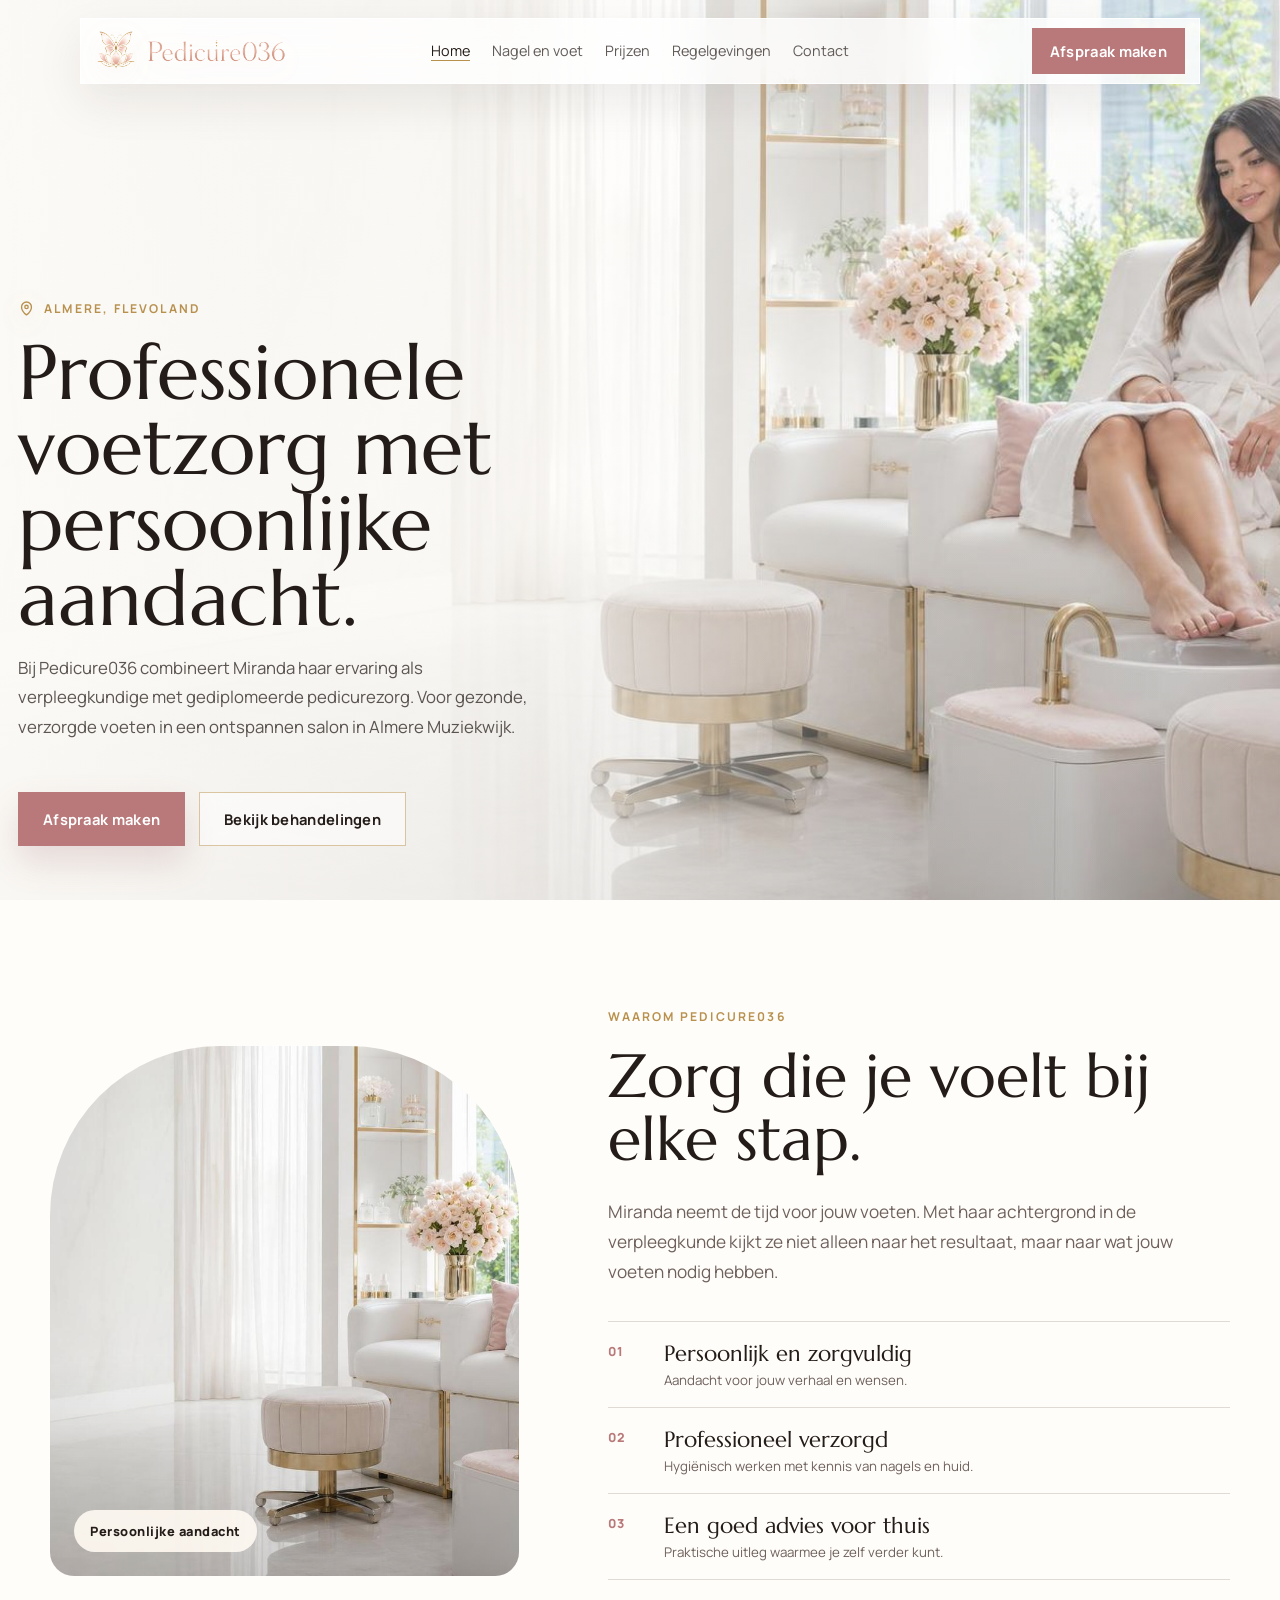
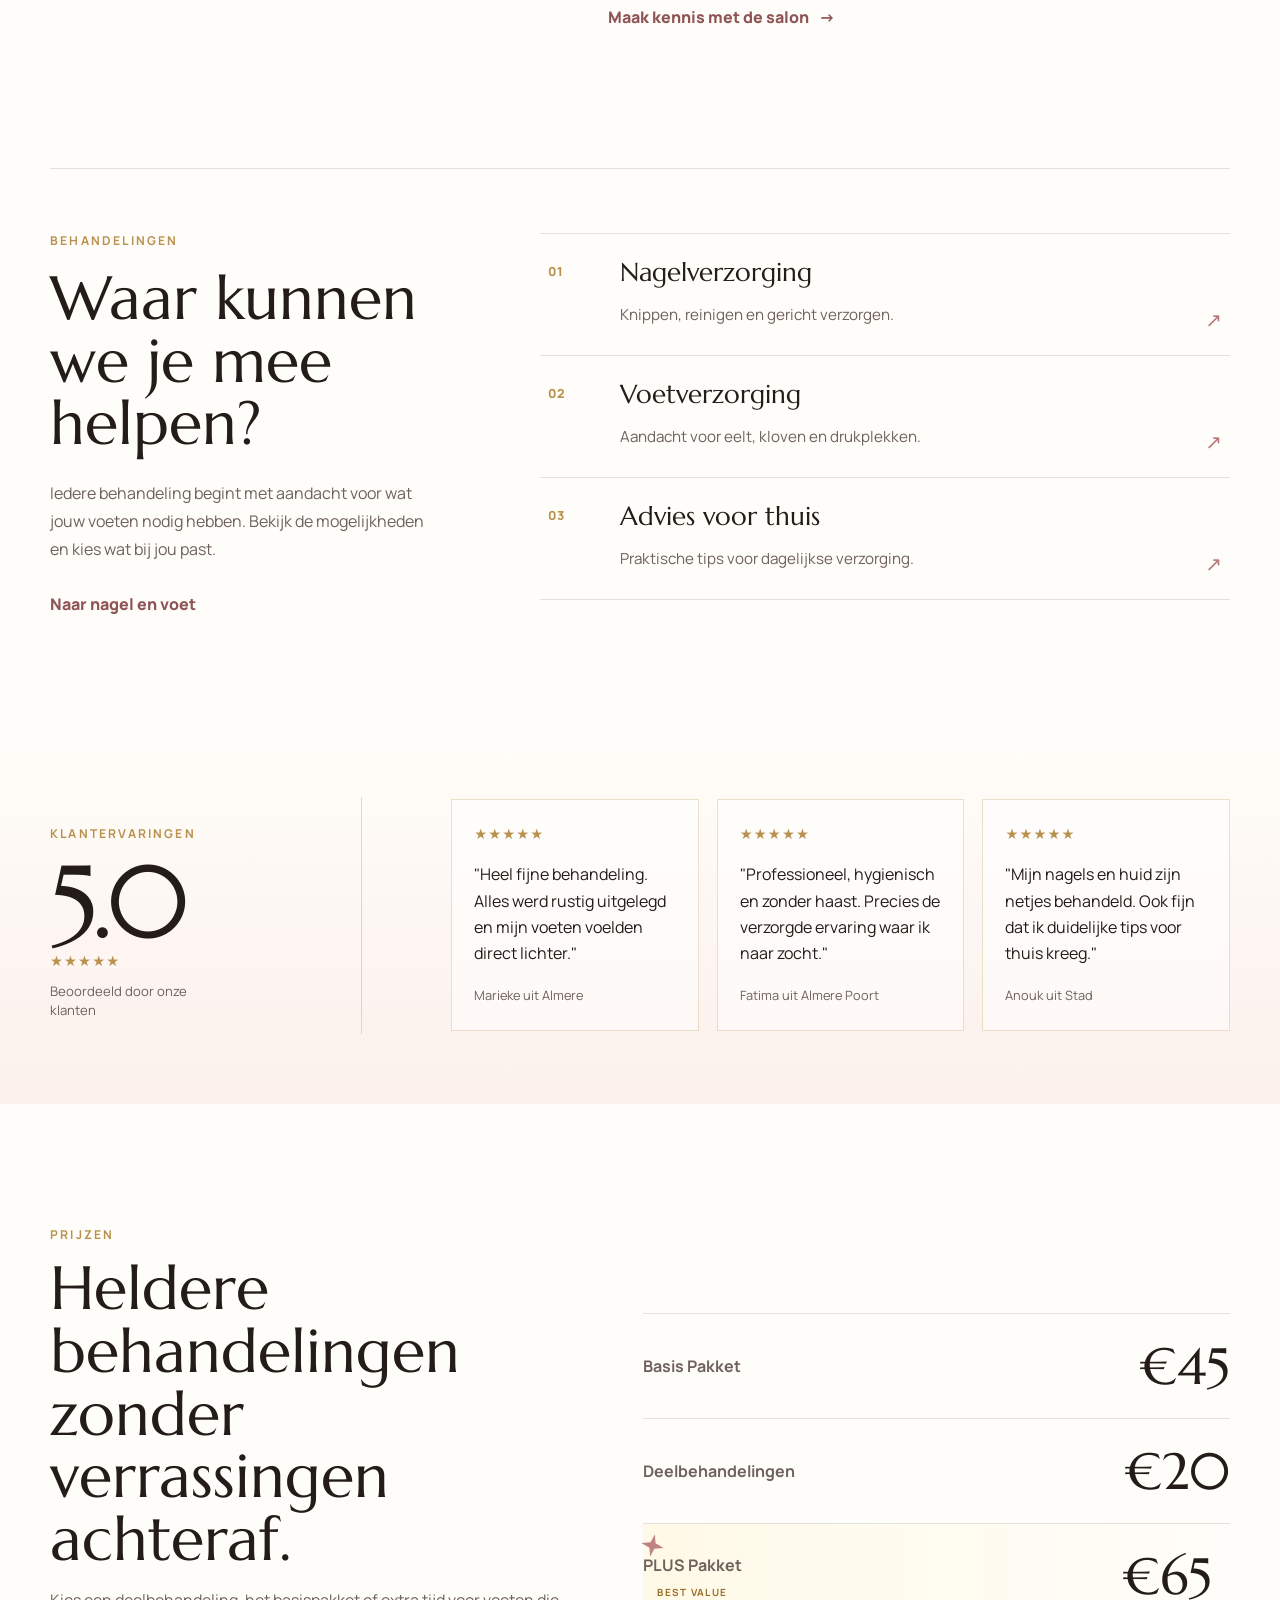
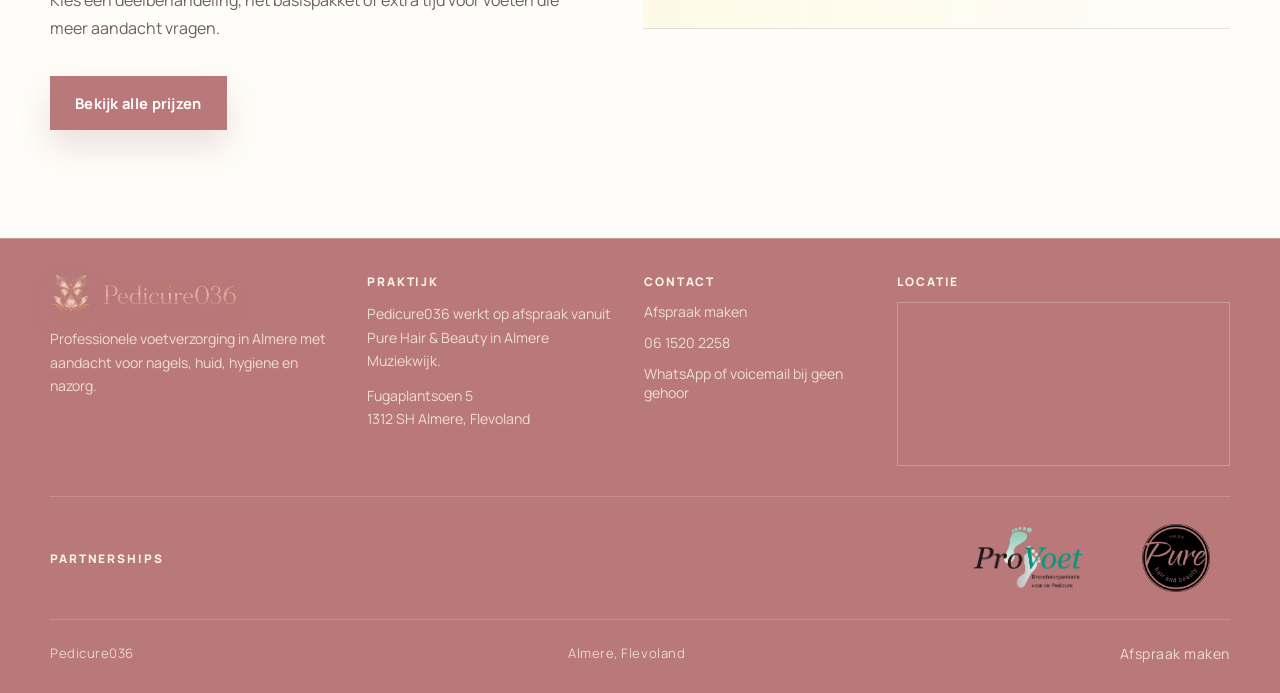
==== commit e8e9740c: "Update pedicure labels and footer color" ====
--- a/index.html
+++ b/index.html
@@ -40,7 +40,7 @@
       </button>
       <nav class="site-nav" aria-label="Hoofdnavigatie" data-nav>
         <a href="index.html" aria-current="page">Home</a>
-        <a href="nagel-en-huid.html">Nagel en huid</a>
+        <a href="nagel-en-huid.html">Nagel en voet</a>
         <a href="prijzen.html">Prijzen</a>
         <a href="regelgevingen.html">Regelgevingen</a>
         <a href="contact.html">Contact</a>
@@ -92,7 +92,7 @@
           <p class="eyebrow">Behandelingen</p>
           <h2>Waar kunnen we je mee helpen?</h2>
           <p>Iedere behandeling begint met aandacht voor wat jouw voeten nodig hebben. Bekijk de mogelijkheden en kies wat bij jou past.</p>
-          <a class="text-link" href="nagel-en-huid.html">Naar nagel en huid</a>
+          <a class="text-link" href="nagel-en-huid.html">Naar nagel en voet</a>
         </div>
         <div class="service-list reveal" aria-label="Behandelpunten">
           <div class="service-item">
@@ -102,7 +102,7 @@
           </div>
           <div class="service-item">
             <span>02</span>
-            <strong>Huidverzorging</strong>
+            <strong>Voetverzorging</strong>
             <small>Aandacht voor eelt, kloven en drukplekken.</small>
           </div>
           <div class="service-item">
--- a/assets/styles.css
+++ b/assets/styles.css
@@ -1021,9 +1021,9 @@
 
 .site-footer {
   margin: 0;
-  border-top: 1px solid rgba(31, 26, 23, .16);
-  background: #f3f0ec;
-  color: var(--ink);
+  border-top: 1px solid rgba(255, 250, 242, .22);
+  background: var(--rose);
+  color: var(--warm);
 }
 
 .footer-main {
@@ -1066,13 +1066,13 @@
 
 .footer-column p {
   margin: 0;
-  color: var(--muted);
+  color: rgba(255, 250, 242, .78);
   font-size: .88rem;
   line-height: 1.65;
 }
 
 .footer-title {
-  color: var(--ink);
+  color: rgba(255, 250, 242, .96);
   font-family: var(--body);
   font-size: .74rem;
   font-weight: 800;
@@ -1093,7 +1093,7 @@
 .footer-nav a,
 .footer-contact a,
 .footer-bottom a {
-  color: var(--muted);
+  color: rgba(255, 250, 242, .78);
   font-size: .88rem;
 }
 
@@ -1102,14 +1102,14 @@
 }
 
 .site-footer a:hover {
-  color: var(--ink);
+  color: var(--warm);
   transform: translateX(3px);
 }
 
 .footer-map iframe {
   width: 100%;
   height: 164px;
-  border: 1px solid rgba(31, 26, 23, .12);
+  border: 1px solid rgba(255, 250, 242, .28);
   filter: saturate(.82) contrast(.96);
 }
 
@@ -1121,8 +1121,8 @@
   align-items: center;
   justify-content: space-between;
   gap: 22px;
-  border-top: 1px solid rgba(31, 26, 23, .1);
-  border-bottom: 1px solid rgba(31, 26, 23, .1);
+  border-top: 1px solid rgba(255, 250, 242, .18);
+  border-bottom: 1px solid rgba(255, 250, 242, .18);
 }
 
 .partner-logos {
@@ -1184,7 +1184,7 @@
   gap: 18px;
   flex-wrap: wrap;
   padding: 24px 0 30px;
-  color: var(--muted);
+  color: rgba(255, 250, 242, .72);
   font-size: .82rem;
   letter-spacing: .04em;
 }
--- a/assets/styles.css
+++ b/assets/styles.css
@@ -1021,9 +1021,9 @@
 
 .site-footer {
   margin: 0;
-  border-top: 1px solid rgba(31, 26, 23, .16);
-  background: #f3f0ec;
-  color: var(--ink);
+  border-top: 1px solid rgba(255, 250, 242, .22);
+  background: var(--rose);
+  color: var(--warm);
 }
 
 .footer-main {
@@ -1066,13 +1066,13 @@
 
 .footer-column p {
   margin: 0;
-  color: var(--muted);
+  color: rgba(255, 250, 242, .78);
   font-size: .88rem;
   line-height: 1.65;
 }
 
 .footer-title {
-  color: var(--ink);
+  color: rgba(255, 250, 242, .96);
   font-family: var(--body);
   font-size: .74rem;
   font-weight: 800;
@@ -1093,7 +1093,7 @@
 .footer-nav a,
 .footer-contact a,
 .footer-bottom a {
-  color: var(--muted);
+  color: rgba(255, 250, 242, .78);
   font-size: .88rem;
 }
 
@@ -1102,14 +1102,14 @@
 }
 
 .site-footer a:hover {
-  color: var(--ink);
+  color: var(--warm);
   transform: translateX(3px);
 }
 
 .footer-map iframe {
   width: 100%;
   height: 164px;
-  border: 1px solid rgba(31, 26, 23, .12);
+  border: 1px solid rgba(255, 250, 242, .28);
   filter: saturate(.82) contrast(.96);
 }
 
@@ -1121,8 +1121,8 @@
   align-items: center;
   justify-content: space-between;
   gap: 22px;
-  border-top: 1px solid rgba(31, 26, 23, .1);
-  border-bottom: 1px solid rgba(31, 26, 23, .1);
+  border-top: 1px solid rgba(255, 250, 242, .18);
+  border-bottom: 1px solid rgba(255, 250, 242, .18);
 }
 
 .partner-logos {
@@ -1184,7 +1184,7 @@
   gap: 18px;
   flex-wrap: wrap;
   padding: 24px 0 30px;
-  color: var(--muted);
+  color: rgba(255, 250, 242, .72);
   font-size: .82rem;
   letter-spacing: .04em;
 }
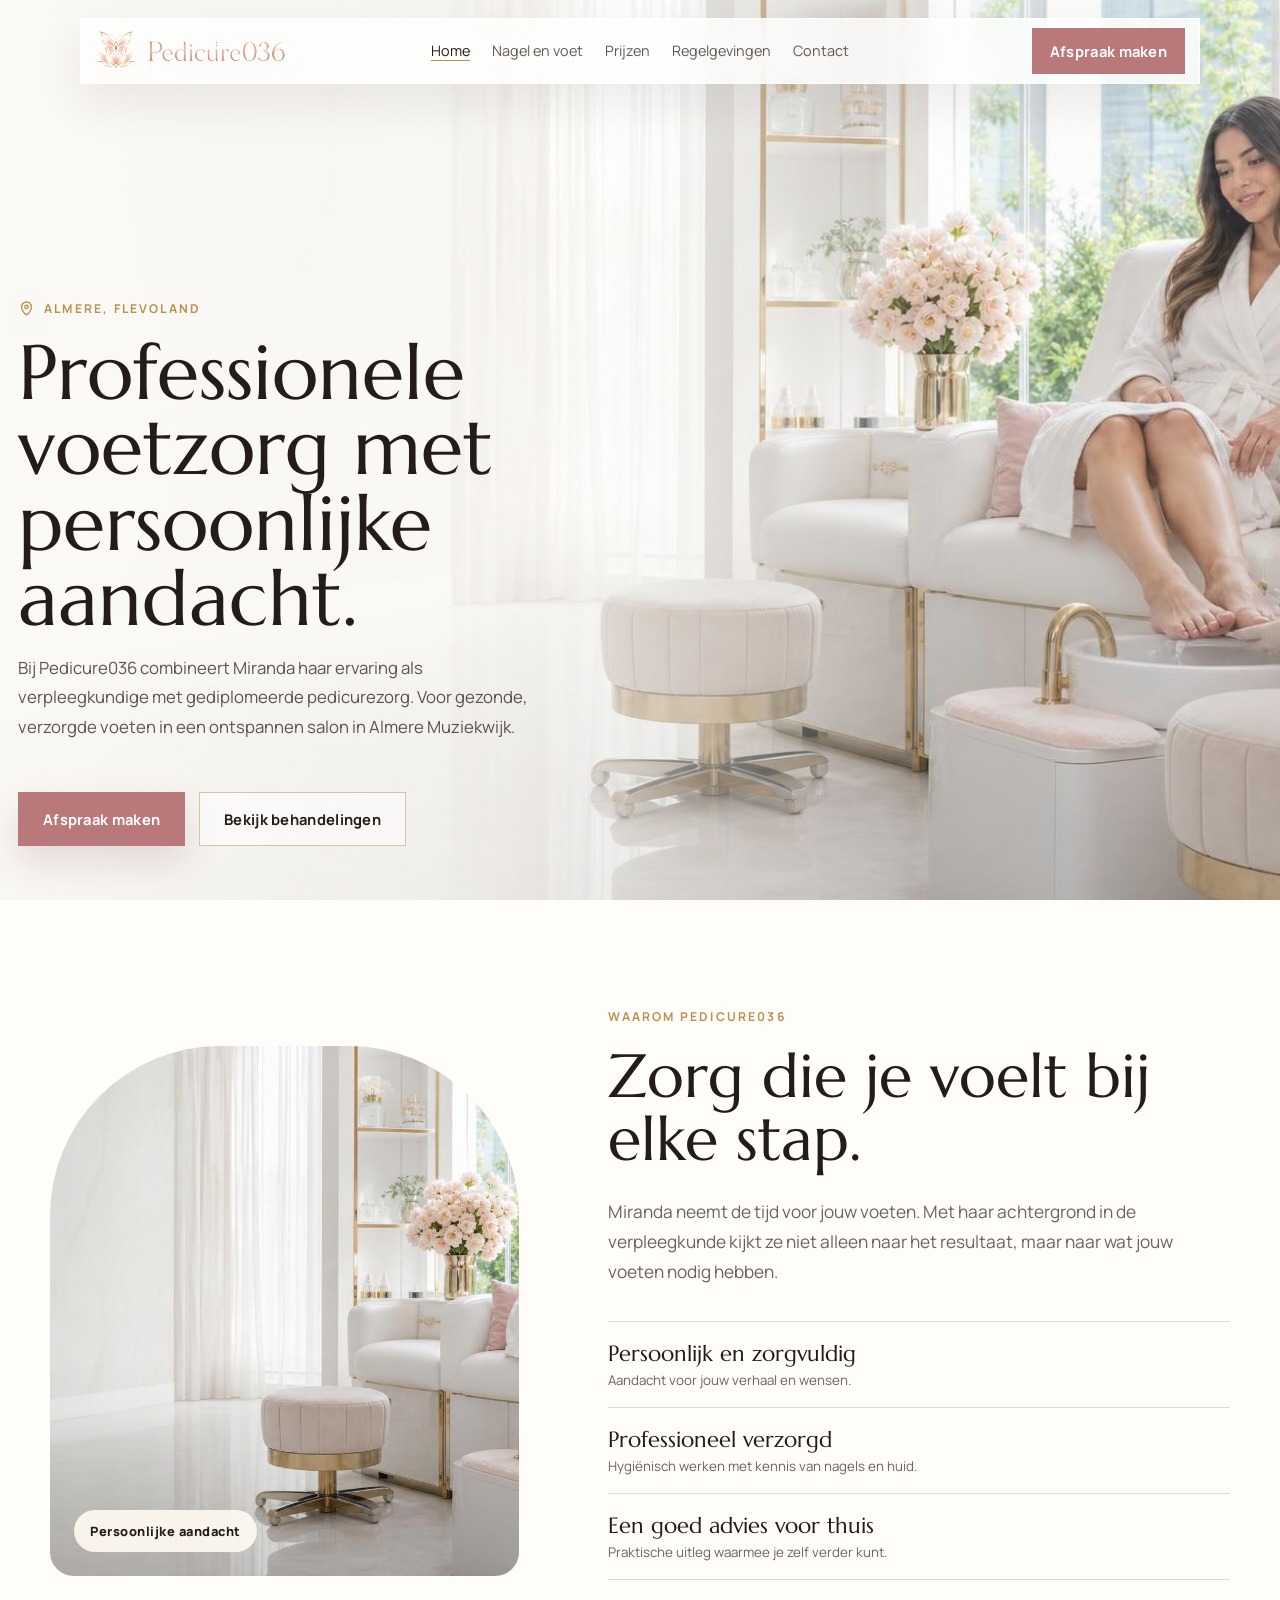
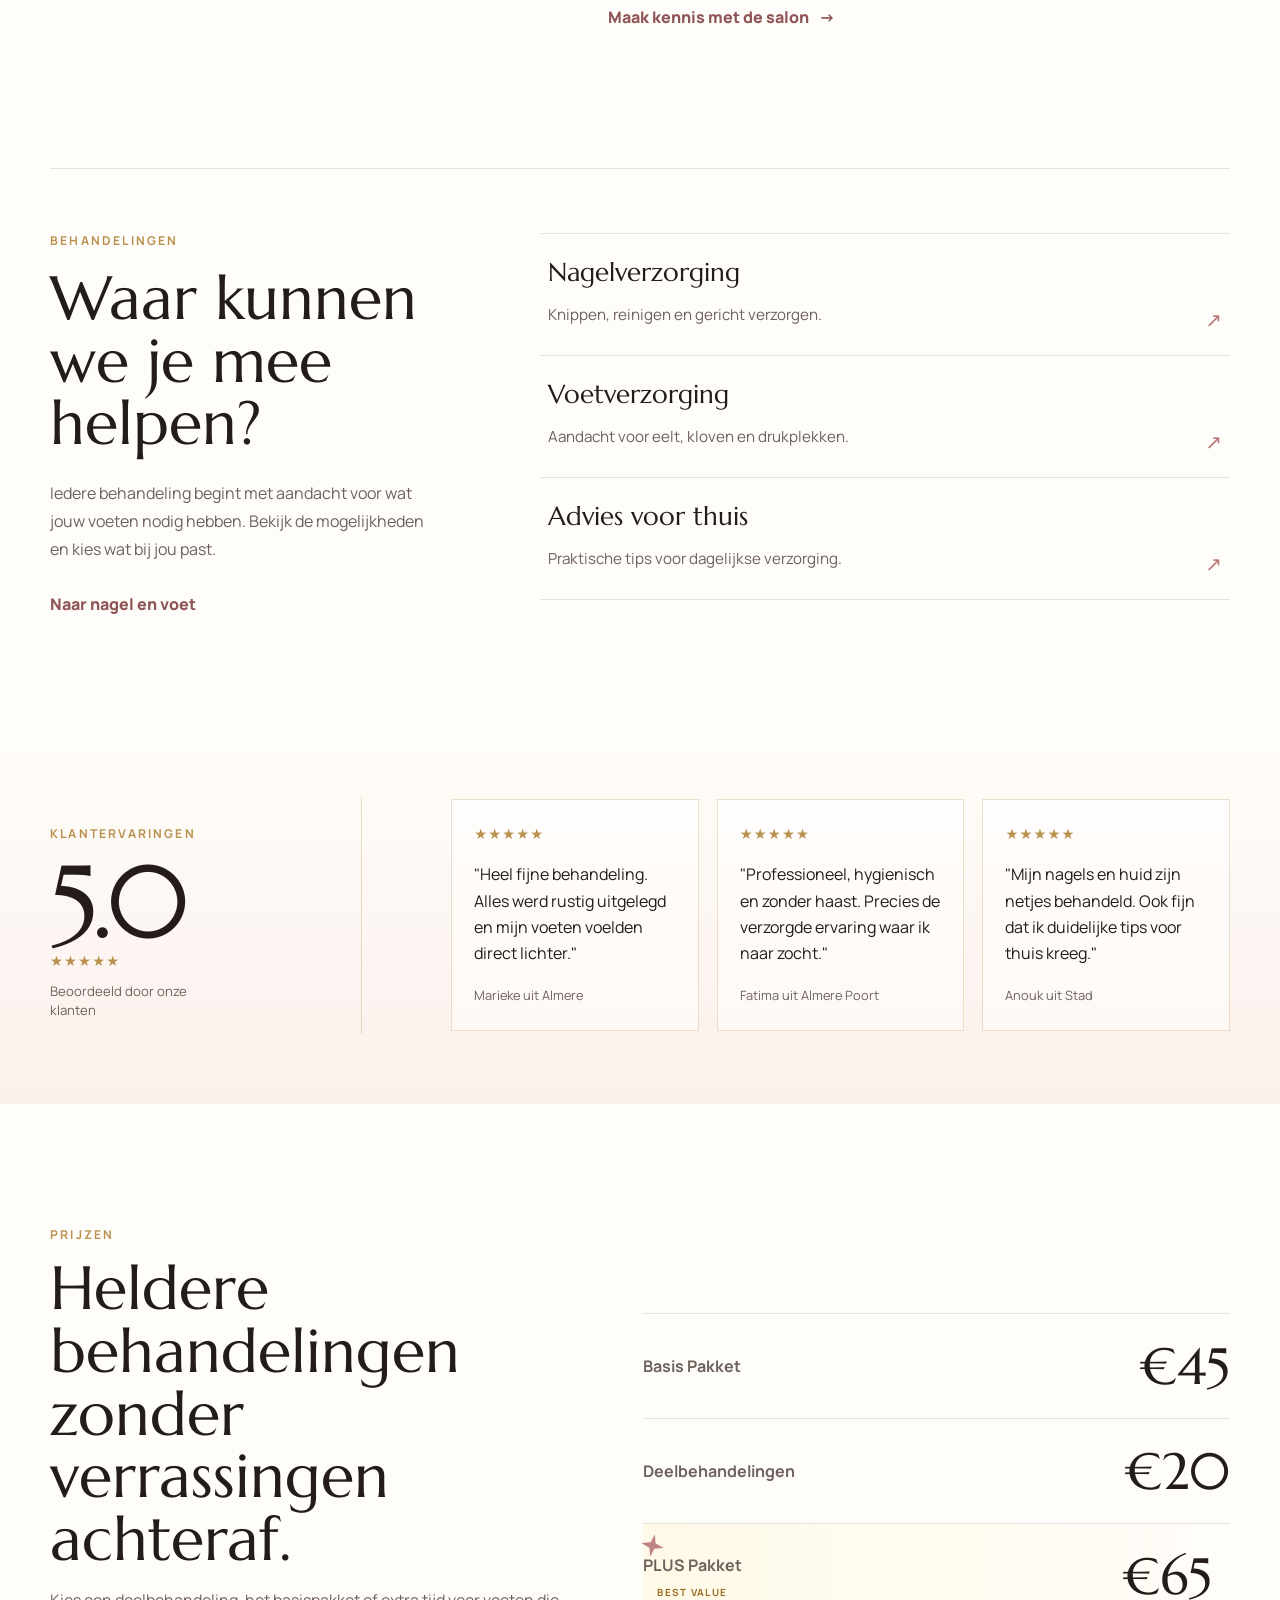
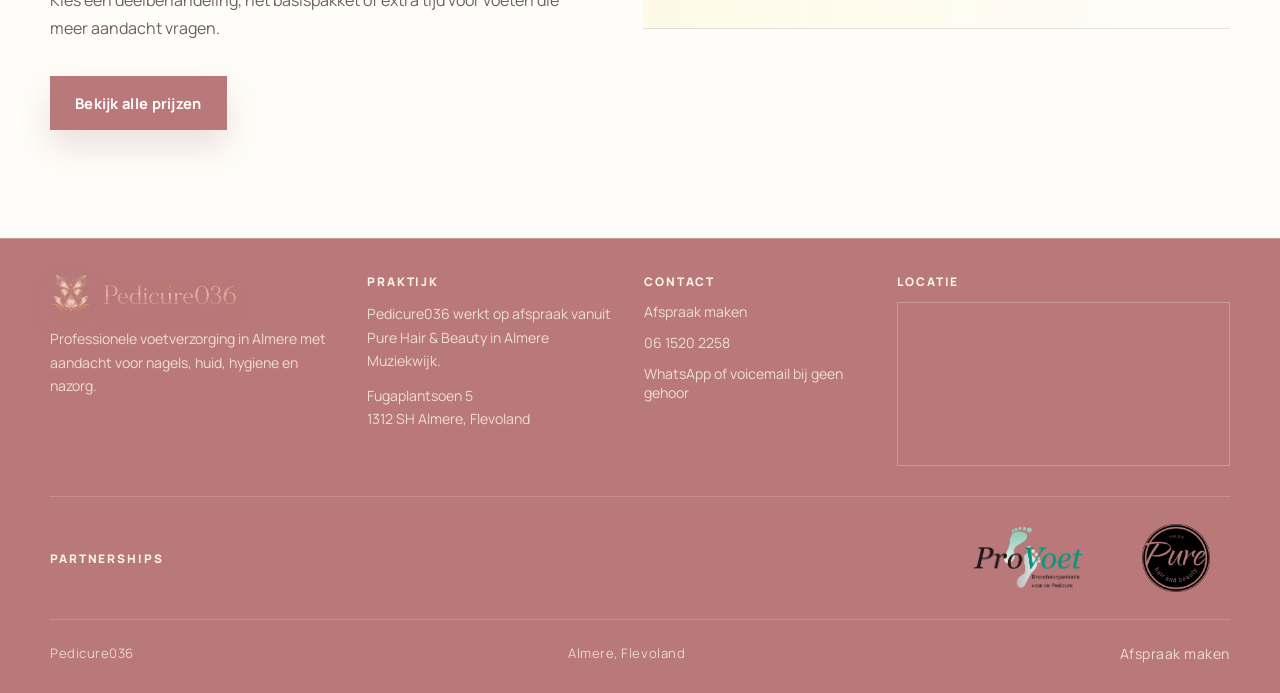
==== commit 8f72371c: "Remove decorative sequence numbers" ====
--- a/index.html
+++ b/index.html
@@ -79,9 +79,9 @@
           <h2>Zorg die je voelt bij elke stap.</h2>
           <p class="care-intro-lead">Miranda neemt de tijd voor jouw voeten. Met haar achtergrond in de verpleegkunde kijkt ze niet alleen naar het resultaat, maar naar wat jouw voeten nodig hebben.</p>
           <div class="care-points" aria-label="Kwaliteiten van Pedicure036">
-            <div class="care-point"><span>01</span><div><strong>Persoonlijk en zorgvuldig</strong><small>Aandacht voor jouw verhaal en wensen.</small></div></div>
-            <div class="care-point"><span>02</span><div><strong>Professioneel verzorgd</strong><small>Hygiënisch werken met kennis van nagels en huid.</small></div></div>
-            <div class="care-point"><span>03</span><div><strong>Een goed advies voor thuis</strong><small>Praktische uitleg waarmee je zelf verder kunt.</small></div></div>
+            <div class="care-point"><div><strong>Persoonlijk en zorgvuldig</strong><small>Aandacht voor jouw verhaal en wensen.</small></div></div>
+            <div class="care-point"><div><strong>Professioneel verzorgd</strong><small>Hygiënisch werken met kennis van nagels en huid.</small></div></div>
+            <div class="care-point"><div><strong>Een goed advies voor thuis</strong><small>Praktische uitleg waarmee je zelf verder kunt.</small></div></div>
           </div>
           <a class="text-link" href="contact.html#afspraak">Maak kennis met de salon <span aria-hidden="true">→</span></a>
         </div>
@@ -96,17 +96,14 @@
         </div>
         <div class="service-list reveal" aria-label="Behandelpunten">
           <div class="service-item">
-            <span>01</span>
             <strong>Nagelverzorging</strong>
             <small>Knippen, reinigen en gericht verzorgen.</small>
           </div>
           <div class="service-item">
-            <span>02</span>
             <strong>Voetverzorging</strong>
             <small>Aandacht voor eelt, kloven en drukplekken.</small>
           </div>
           <div class="service-item">
-            <span>03</span>
             <strong>Advies voor thuis</strong>
             <small>Praktische tips voor dagelijkse verzorging.</small>
           </div>
--- a/assets/styles.css
+++ b/assets/styles.css
@@ -398,8 +398,7 @@
 .care-intro-content h2 { max-width: 610px; margin-top: 18px; }
 .care-intro-lead { max-width: 570px; margin-top: 26px; font-size: 1.08rem; }
 .care-points { margin-top: 34px; border-top: 1px solid rgba(80,62,48,.18); }
-.care-point { display: grid; grid-template-columns: 42px 1fr; gap: 14px; padding: 18px 0; border-bottom: 1px solid rgba(80,62,48,.18); }
-.care-point > span { color: var(--rose); font-size: .78rem; font-weight: 900; letter-spacing: .08em; padding-top: 3px; }
+.care-point { display: grid; grid-template-columns: 1fr; gap: 14px; padding: 18px 0; border-bottom: 1px solid rgba(80,62,48,.18); }
 .care-point strong, .care-point small { display: block; }
 .care-point strong { font-family: var(--display); font-size: 1.35rem; font-weight: 500; }
 .care-point small { color: var(--muted); margin-top: 4px; }
@@ -448,7 +447,7 @@
 .service-item {
   width: 100%;
   display: grid;
-  grid-template-columns: 56px 1fr;
+  grid-template-columns: 1fr;
   gap: 12px;
   text-align: left;
   border: 1px solid var(--line);
@@ -467,11 +466,6 @@
   border-color: rgba(168,111,94,.32);
 }
 
-.service-item span {
-  color: var(--gold);
-  font-weight: 800;
-}
-
 .service-item strong {
   display: block;
   font-family: var(--display);
@@ -479,7 +473,6 @@
 }
 
 .service-item small {
-  grid-column: 2;
   color: var(--muted);
   font-size: .95rem;
 }
@@ -529,8 +522,8 @@
 .care-tab {
   width: 100%;
   display: grid;
-  grid-template-columns: 42px 1fr;
-  gap: 4px 16px;
+  grid-template-columns: 1fr;
+  gap: 4px;
   align-items: start;
   border: 0;
   border-bottom: 1px solid rgba(80, 62, 48, .18);
@@ -539,14 +532,6 @@
   color: var(--ink);
   text-align: left;
   cursor: pointer;
-}
-
-.care-tab span {
-  grid-row: span 2;
-  color: var(--rose);
-  font-size: .82rem;
-  font-weight: 900;
-  letter-spacing: .08em;
 }
 
 .care-tab strong {
@@ -856,7 +841,7 @@
 }
 
 .timeline div > p {
-  margin-top: 72px;
+  margin-top: 0;
 }
 
 .timeline div:last-child {
@@ -865,13 +850,6 @@
 
 .timeline div:hover {
   background: rgba(255, 250, 242, .52);
-}
-
-.timeline span {
-  color: var(--rose);
-  font-family: var(--display);
-  font-size: clamp(2rem, 4vw, 4.4rem);
-  line-height: .9;
 }
 
 .timeline p {
@@ -1754,7 +1732,7 @@
 .service-preview.editorial-block .service-panel > p:not(.eyebrow) { max-width: 390px; margin-top: 24px; }
 .service-preview.editorial-block .service-list { align-self: center; border-top: 1px solid var(--line); }
 .service-preview.editorial-block .service-item {
-  grid-template-columns: 54px 1fr auto;
+  grid-template-columns: 1fr auto;
   align-items: center;
   gap: 18px;
   min-height: 92px;
@@ -1763,9 +1741,8 @@
 }
 .service-preview.editorial-block .service-item:hover { padding-left: 18px; padding-right: 18px; background: rgba(255,244,223,.55); }
 .service-preview.editorial-block .service-item::after { content: '↗'; color: var(--rose); font-size: 1.25rem; }
-.service-preview.editorial-block .service-item span { font-size: .78rem; letter-spacing: .08em; }
 .service-preview.editorial-block .service-item strong { font-size: clamp(1.25rem, 2vw, 1.65rem); }
-.service-preview.editorial-block .service-item small { grid-column: 2; margin-top: -10px; }
+.service-preview.editorial-block .service-item small { grid-column: 1; margin-top: -10px; }
 
 /* Compacte overgang tussen Waarom en Behandelingen */
 .intro-grid {
@@ -1779,8 +1756,8 @@
 @media (max-width: 760px) {
   .intro-grid { padding-bottom: 34px; }
   .service-preview.editorial-block { grid-template-columns: 1fr; gap: 44px; padding: 46px 0 64px; }
-  .service-preview.editorial-block .service-item { grid-template-columns: 40px 1fr auto; gap: 10px; }
-  .service-preview.editorial-block .service-item small { grid-column: 2 / 4; }
+  .service-preview.editorial-block .service-item { grid-template-columns: 1fr auto; gap: 10px; }
+  .service-preview.editorial-block .service-item small { grid-column: 1 / 3; }
 }
 
 .appointment-inner .eyebrow {
@@ -2704,7 +2681,7 @@
   }
 
   .care-tab {
-    grid-template-columns: 36px 1fr;
+    grid-template-columns: 1fr;
     padding: 18px 0;
   }
 
--- a/assets/styles.css
+++ b/assets/styles.css
@@ -398,8 +398,7 @@
 .care-intro-content h2 { max-width: 610px; margin-top: 18px; }
 .care-intro-lead { max-width: 570px; margin-top: 26px; font-size: 1.08rem; }
 .care-points { margin-top: 34px; border-top: 1px solid rgba(80,62,48,.18); }
-.care-point { display: grid; grid-template-columns: 42px 1fr; gap: 14px; padding: 18px 0; border-bottom: 1px solid rgba(80,62,48,.18); }
-.care-point > span { color: var(--rose); font-size: .78rem; font-weight: 900; letter-spacing: .08em; padding-top: 3px; }
+.care-point { display: grid; grid-template-columns: 1fr; gap: 14px; padding: 18px 0; border-bottom: 1px solid rgba(80,62,48,.18); }
 .care-point strong, .care-point small { display: block; }
 .care-point strong { font-family: var(--display); font-size: 1.35rem; font-weight: 500; }
 .care-point small { color: var(--muted); margin-top: 4px; }
@@ -448,7 +447,7 @@
 .service-item {
   width: 100%;
   display: grid;
-  grid-template-columns: 56px 1fr;
+  grid-template-columns: 1fr;
   gap: 12px;
   text-align: left;
   border: 1px solid var(--line);
@@ -467,11 +466,6 @@
   border-color: rgba(168,111,94,.32);
 }
 
-.service-item span {
-  color: var(--gold);
-  font-weight: 800;
-}
-
 .service-item strong {
   display: block;
   font-family: var(--display);
@@ -479,7 +473,6 @@
 }
 
 .service-item small {
-  grid-column: 2;
   color: var(--muted);
   font-size: .95rem;
 }
@@ -529,8 +522,8 @@
 .care-tab {
   width: 100%;
   display: grid;
-  grid-template-columns: 42px 1fr;
-  gap: 4px 16px;
+  grid-template-columns: 1fr;
+  gap: 4px;
   align-items: start;
   border: 0;
   border-bottom: 1px solid rgba(80, 62, 48, .18);
@@ -539,14 +532,6 @@
   color: var(--ink);
   text-align: left;
   cursor: pointer;
-}
-
-.care-tab span {
-  grid-row: span 2;
-  color: var(--rose);
-  font-size: .82rem;
-  font-weight: 900;
-  letter-spacing: .08em;
 }
 
 .care-tab strong {
@@ -856,7 +841,7 @@
 }
 
 .timeline div > p {
-  margin-top: 72px;
+  margin-top: 0;
 }
 
 .timeline div:last-child {
@@ -865,13 +850,6 @@
 
 .timeline div:hover {
   background: rgba(255, 250, 242, .52);
-}
-
-.timeline span {
-  color: var(--rose);
-  font-family: var(--display);
-  font-size: clamp(2rem, 4vw, 4.4rem);
-  line-height: .9;
 }
 
 .timeline p {
@@ -1754,7 +1732,7 @@
 .service-preview.editorial-block .service-panel > p:not(.eyebrow) { max-width: 390px; margin-top: 24px; }
 .service-preview.editorial-block .service-list { align-self: center; border-top: 1px solid var(--line); }
 .service-preview.editorial-block .service-item {
-  grid-template-columns: 54px 1fr auto;
+  grid-template-columns: 1fr auto;
   align-items: center;
   gap: 18px;
   min-height: 92px;
@@ -1763,9 +1741,8 @@
 }
 .service-preview.editorial-block .service-item:hover { padding-left: 18px; padding-right: 18px; background: rgba(255,244,223,.55); }
 .service-preview.editorial-block .service-item::after { content: '↗'; color: var(--rose); font-size: 1.25rem; }
-.service-preview.editorial-block .service-item span { font-size: .78rem; letter-spacing: .08em; }
 .service-preview.editorial-block .service-item strong { font-size: clamp(1.25rem, 2vw, 1.65rem); }
-.service-preview.editorial-block .service-item small { grid-column: 2; margin-top: -10px; }
+.service-preview.editorial-block .service-item small { grid-column: 1; margin-top: -10px; }
 
 /* Compacte overgang tussen Waarom en Behandelingen */
 .intro-grid {
@@ -1779,8 +1756,8 @@
 @media (max-width: 760px) {
   .intro-grid { padding-bottom: 34px; }
   .service-preview.editorial-block { grid-template-columns: 1fr; gap: 44px; padding: 46px 0 64px; }
-  .service-preview.editorial-block .service-item { grid-template-columns: 40px 1fr auto; gap: 10px; }
-  .service-preview.editorial-block .service-item small { grid-column: 2 / 4; }
+  .service-preview.editorial-block .service-item { grid-template-columns: 1fr auto; gap: 10px; }
+  .service-preview.editorial-block .service-item small { grid-column: 1 / 3; }
 }
 
 .appointment-inner .eyebrow {
@@ -2704,7 +2681,7 @@
   }
 
   .care-tab {
-    grid-template-columns: 36px 1fr;
+    grid-template-columns: 1fr;
     padding: 18px 0;
   }
 
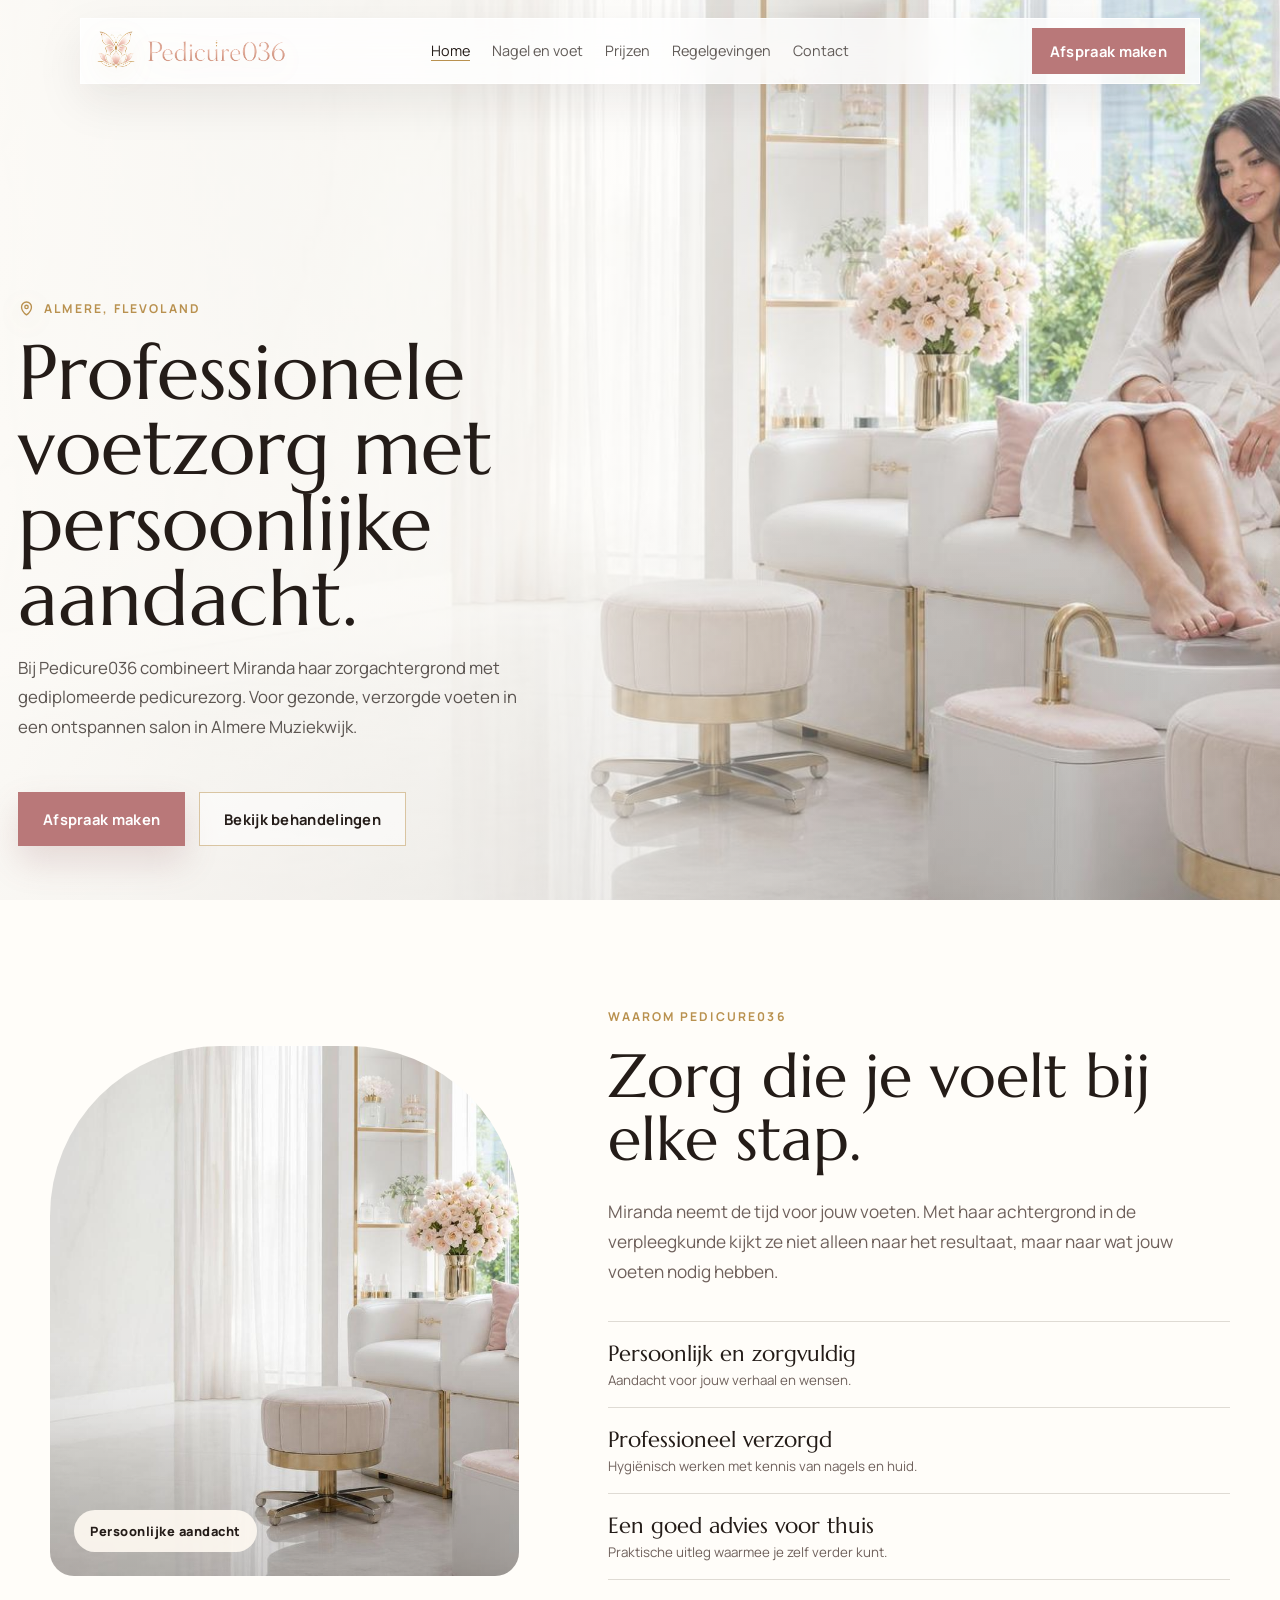
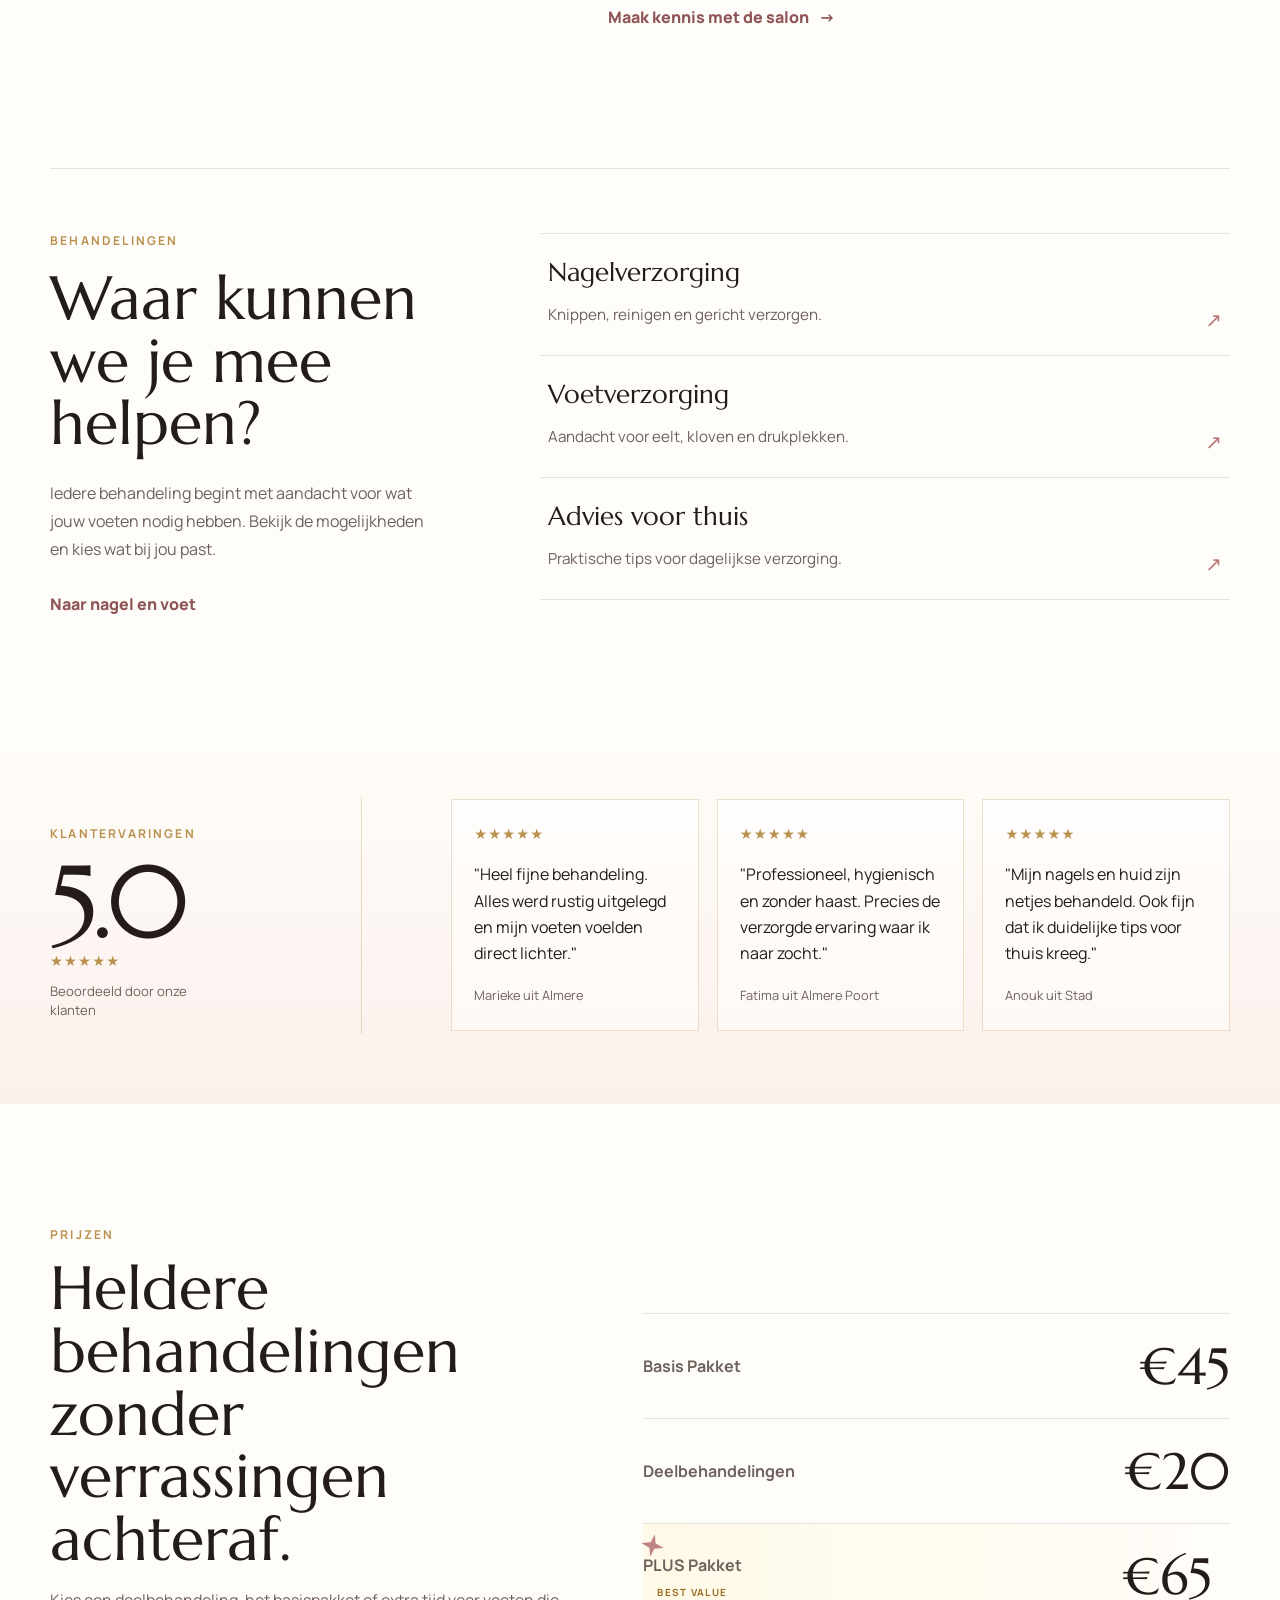
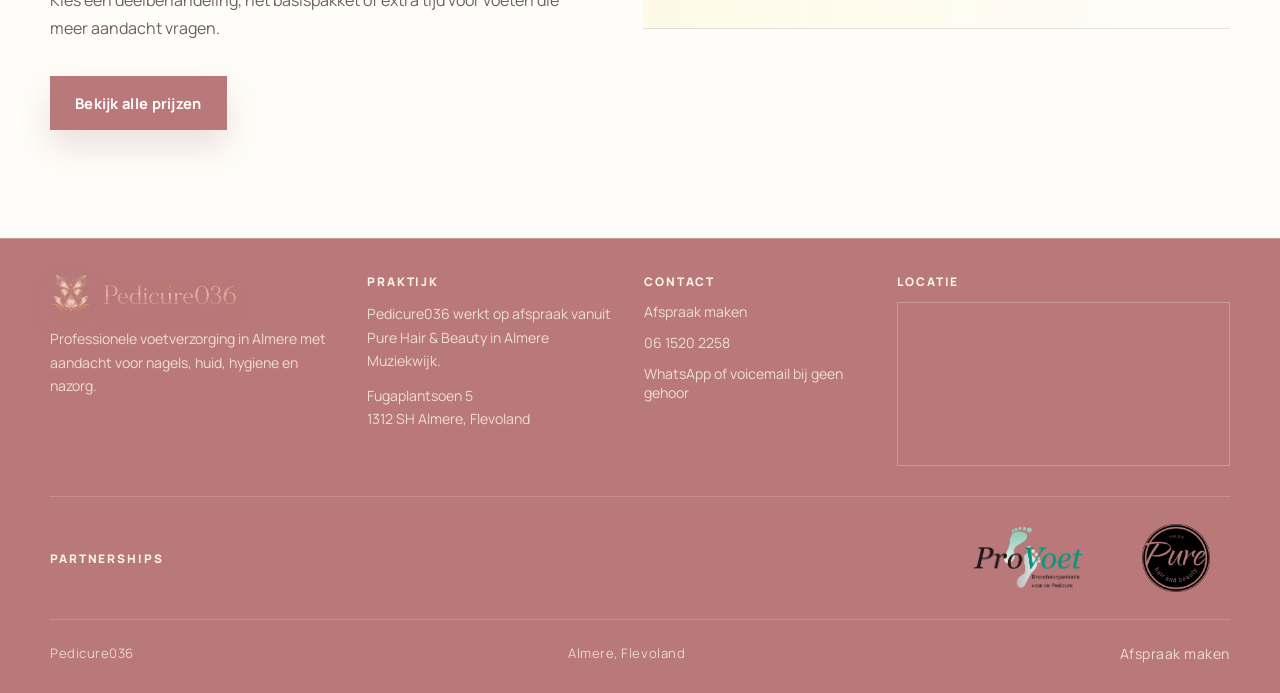
==== commit b99ede7e: "Refine care background copy" ====
--- a/index.html
+++ b/index.html
@@ -61,7 +61,7 @@
             <span>Almere, Flevoland</span>
           </p>
           <h1>Professionele voetzorg met persoonlijke aandacht.</h1>
-          <p class="hero-intro">Bij Pedicure036 combineert Miranda haar ervaring als verpleegkundige met gediplomeerde pedicurezorg. Voor gezonde, verzorgde voeten in een ontspannen salon in Almere Muziekwijk.</p>
+          <p class="hero-intro">Bij Pedicure036 combineert Miranda haar zorgachtergrond met gediplomeerde pedicurezorg. Voor gezonde, verzorgde voeten in een ontspannen salon in Almere Muziekwijk.</p>
           <div class="hero-actions">
             <a class="button primary" href="contact.html#afspraak">Afspraak maken</a>
             <a class="button secondary" href="nagel-en-huid.html">Bekijk behandelingen</a>
--- a/assets/styles.css
+++ b/assets/styles.css
@@ -622,16 +622,18 @@
 
 .care-lines {
   display: grid;
-  grid-template-columns: repeat(2, minmax(0, 1fr));
-  gap: 0 28px;
-  max-width: 720px;
-  margin-top: 38px;
+  grid-template-columns: 1fr;
+  gap: 0;
+  max-width: 420px;
+  margin-top: 34px;
   border-top: 1px solid rgba(80, 62, 48, .18);
 }
 
 .care-lines span {
+  display: block;
   border-bottom: 1px solid rgba(80, 62, 48, .18);
-  padding: 16px 0;
+  padding: 13px 0;
+  background: transparent;
   color: var(--ink);
   font-weight: 700;
 }
@@ -645,17 +647,22 @@
 }
 
 .split-intro {
-  max-width: 420px;
+  max-width: 620px;
   margin-top: 24px;
 }
 
 .process-section {
-  align-items: end;
+  align-items: start;
 }
 
 .process-section.split-detail {
-  grid-template-columns: .72fr 1.28fr;
-  gap: clamp(42px, 6vw, 96px);
+  grid-template-columns: 1fr;
+  gap: 42px;
+  padding-top: 54px;
+}
+
+.process-section > .reveal:first-child {
+  max-width: 760px;
 }
 
 .split-detail,
@@ -716,8 +723,11 @@
 }
 
 .price-card h2 {
+  min-height: 2.25em;
   margin-top: 8px;
   max-width: 100%;
+  display: flex;
+  align-items: flex-start;
   font-size: clamp(1.55rem, 2.15vw, 2.25rem);
   line-height: 1.05;
   text-wrap: balance;
@@ -738,6 +748,11 @@
   margin: 24px 0 28px;
   padding: 0;
   list-style: none;
+}
+
+.price-card > p:not(.price) {
+  min-height: 5.25em;
+  margin-bottom: 0;
 }
 
 .price-card li {
@@ -825,18 +840,20 @@
 .timeline {
   display: grid;
   grid-template-columns: repeat(4, minmax(0, 1fr));
-  border-top: 1px solid rgba(80, 62, 48, .2);
-  border-bottom: 1px solid rgba(80, 62, 48, .2);
+  gap: 0;
+  border-top: 1px solid rgba(80, 62, 48, .18);
+  border-bottom: 1px solid rgba(80, 62, 48, .18);
 }
 
 .timeline div {
   position: relative;
-  min-height: 270px;
+  min-height: 260px;
   display: flex;
   flex-direction: column;
   justify-content: flex-start;
-  border-right: 1px solid rgba(80, 62, 48, .16);
-  padding: 26px 28px 30px;
+  border-right: 1px solid rgba(80, 62, 48, .14);
+  padding: 32px 30px;
+  background: transparent;
   transition: background .25s ease;
 }
 
@@ -849,11 +866,11 @@
 }
 
 .timeline div:hover {
-  background: rgba(255, 250, 242, .52);
+  background: rgba(255, 250, 242, .42);
 }
 
 .timeline p {
-  max-width: 17ch;
+  max-width: 24ch;
   margin: 0;
   line-height: 1.7;
   text-wrap: pretty;
@@ -1270,7 +1287,7 @@
   }
 
   .timeline div > p {
-    margin-top: 28px;
+    margin-top: 0;
   }
 
   .timeline div:last-child {
@@ -2687,7 +2704,7 @@
 
   .timeline div {
     min-height: 150px;
-    padding: 18px 0;
+    padding: 22px 0;
   }
 
   .accordion button {
--- a/assets/styles.css
+++ b/assets/styles.css
@@ -622,16 +622,18 @@
 
 .care-lines {
   display: grid;
-  grid-template-columns: repeat(2, minmax(0, 1fr));
-  gap: 0 28px;
-  max-width: 720px;
-  margin-top: 38px;
+  grid-template-columns: 1fr;
+  gap: 0;
+  max-width: 420px;
+  margin-top: 34px;
   border-top: 1px solid rgba(80, 62, 48, .18);
 }
 
 .care-lines span {
+  display: block;
   border-bottom: 1px solid rgba(80, 62, 48, .18);
-  padding: 16px 0;
+  padding: 13px 0;
+  background: transparent;
   color: var(--ink);
   font-weight: 700;
 }
@@ -645,17 +647,22 @@
 }
 
 .split-intro {
-  max-width: 420px;
+  max-width: 620px;
   margin-top: 24px;
 }
 
 .process-section {
-  align-items: end;
+  align-items: start;
 }
 
 .process-section.split-detail {
-  grid-template-columns: .72fr 1.28fr;
-  gap: clamp(42px, 6vw, 96px);
+  grid-template-columns: 1fr;
+  gap: 42px;
+  padding-top: 54px;
+}
+
+.process-section > .reveal:first-child {
+  max-width: 760px;
 }
 
 .split-detail,
@@ -716,8 +723,11 @@
 }
 
 .price-card h2 {
+  min-height: 2.25em;
   margin-top: 8px;
   max-width: 100%;
+  display: flex;
+  align-items: flex-start;
   font-size: clamp(1.55rem, 2.15vw, 2.25rem);
   line-height: 1.05;
   text-wrap: balance;
@@ -738,6 +748,11 @@
   margin: 24px 0 28px;
   padding: 0;
   list-style: none;
+}
+
+.price-card > p:not(.price) {
+  min-height: 5.25em;
+  margin-bottom: 0;
 }
 
 .price-card li {
@@ -825,18 +840,20 @@
 .timeline {
   display: grid;
   grid-template-columns: repeat(4, minmax(0, 1fr));
-  border-top: 1px solid rgba(80, 62, 48, .2);
-  border-bottom: 1px solid rgba(80, 62, 48, .2);
+  gap: 0;
+  border-top: 1px solid rgba(80, 62, 48, .18);
+  border-bottom: 1px solid rgba(80, 62, 48, .18);
 }
 
 .timeline div {
   position: relative;
-  min-height: 270px;
+  min-height: 260px;
   display: flex;
   flex-direction: column;
   justify-content: flex-start;
-  border-right: 1px solid rgba(80, 62, 48, .16);
-  padding: 26px 28px 30px;
+  border-right: 1px solid rgba(80, 62, 48, .14);
+  padding: 32px 30px;
+  background: transparent;
   transition: background .25s ease;
 }
 
@@ -849,11 +866,11 @@
 }
 
 .timeline div:hover {
-  background: rgba(255, 250, 242, .52);
+  background: rgba(255, 250, 242, .42);
 }
 
 .timeline p {
-  max-width: 17ch;
+  max-width: 24ch;
   margin: 0;
   line-height: 1.7;
   text-wrap: pretty;
@@ -1270,7 +1287,7 @@
   }
 
   .timeline div > p {
-    margin-top: 28px;
+    margin-top: 0;
   }
 
   .timeline div:last-child {
@@ -2687,7 +2704,7 @@
 
   .timeline div {
     min-height: 150px;
-    padding: 18px 0;
+    padding: 22px 0;
   }
 
   .accordion button {
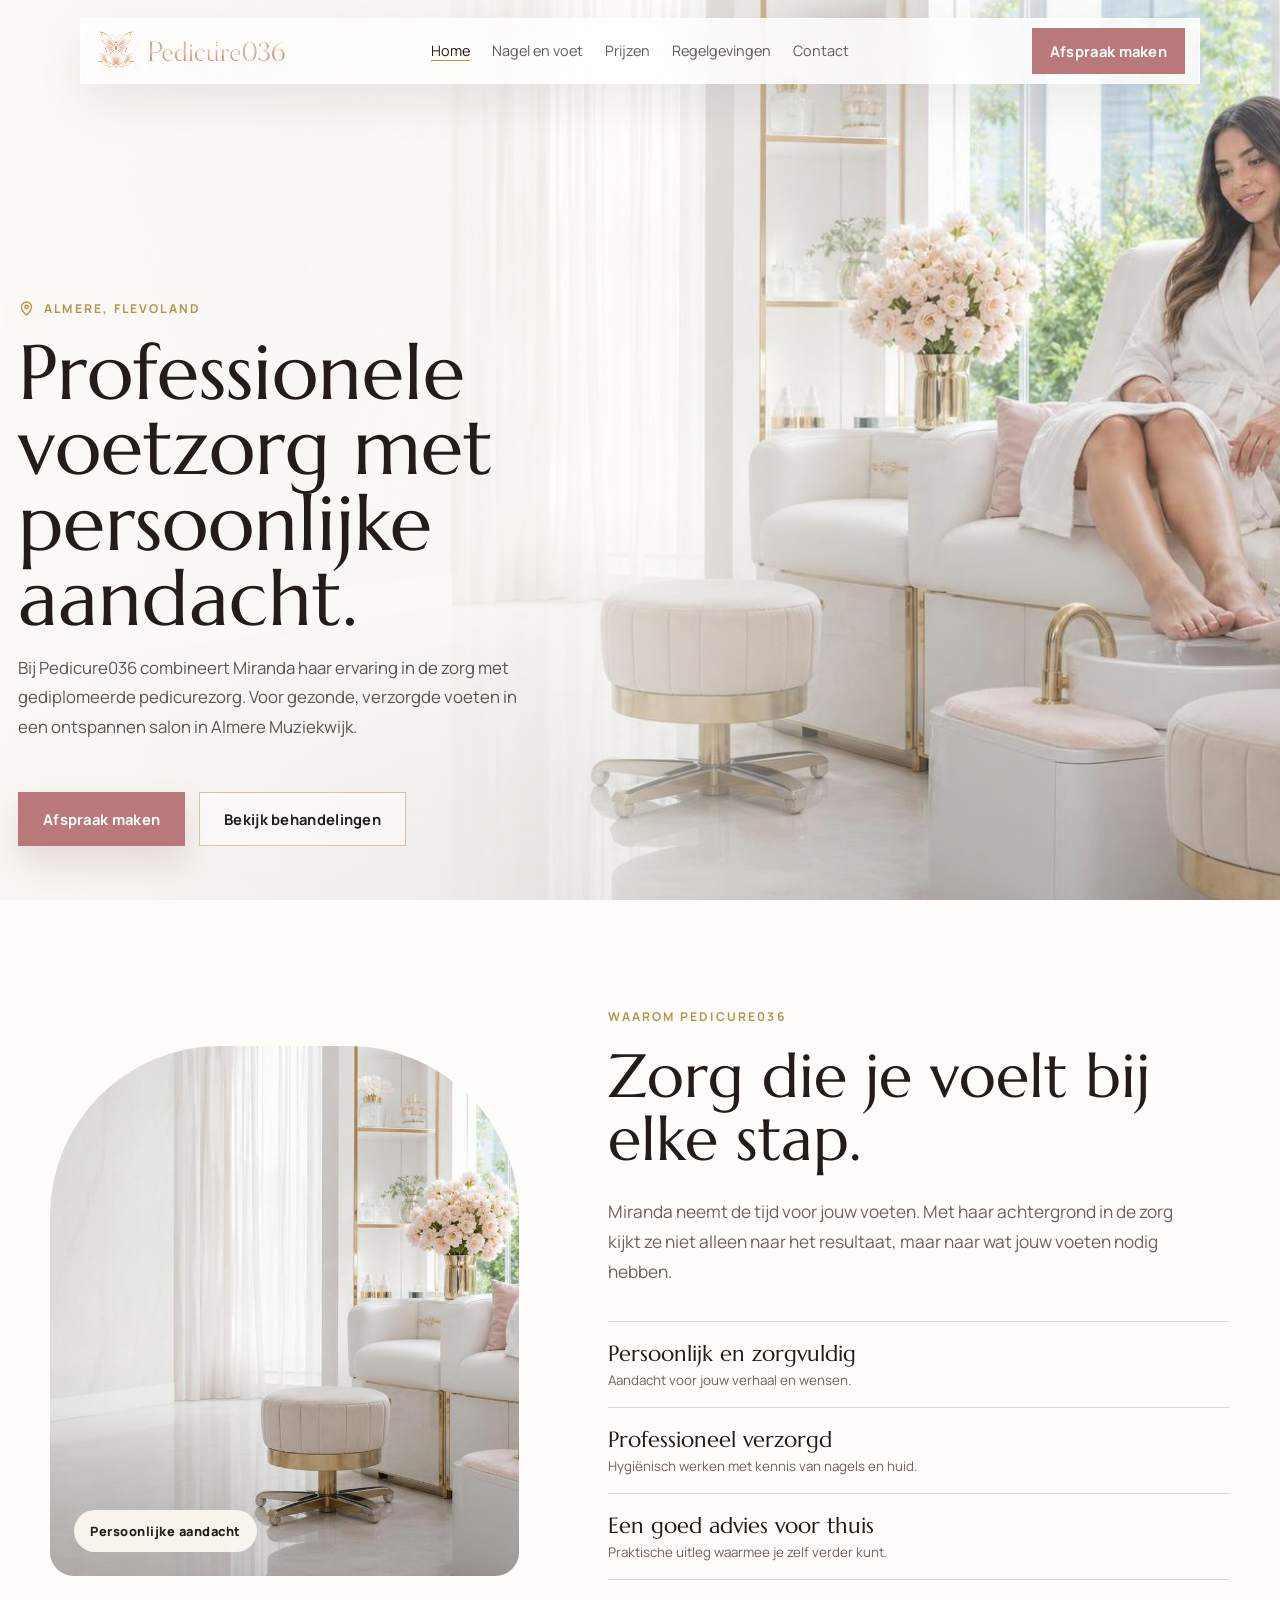
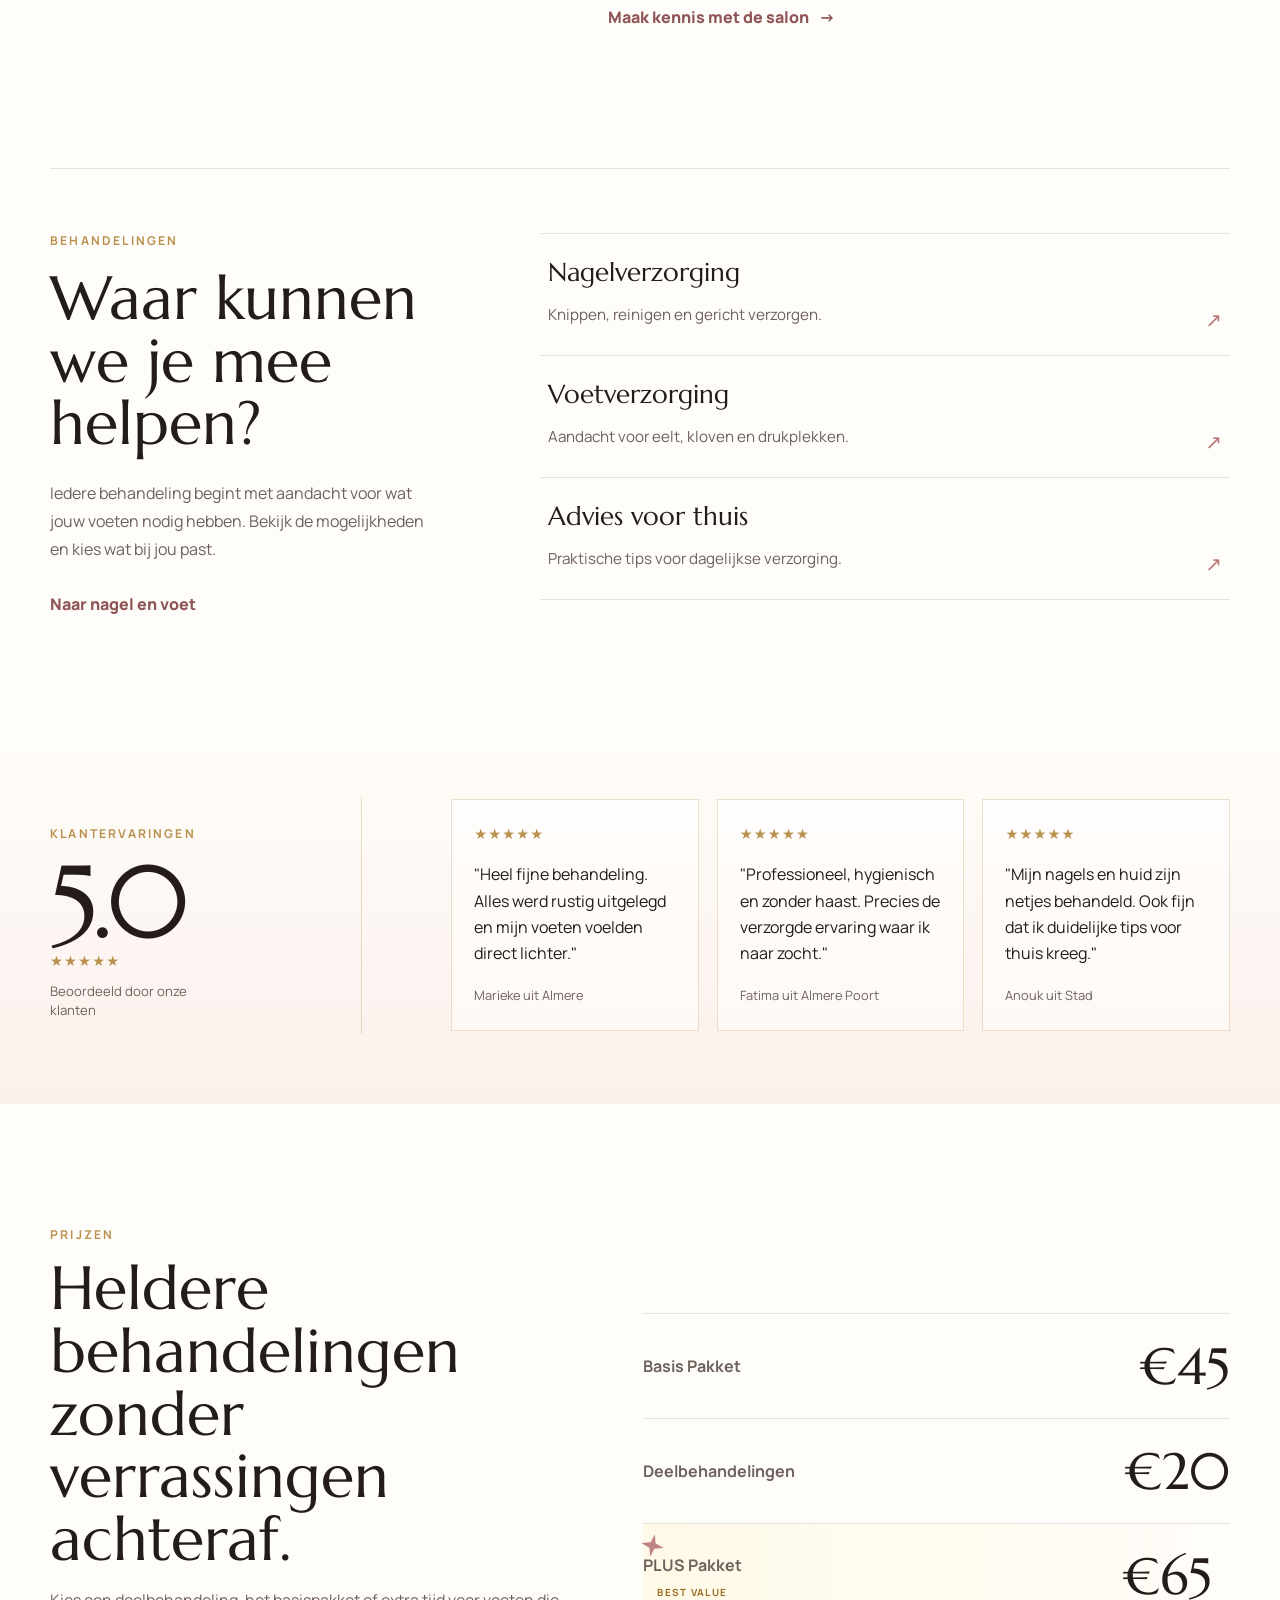
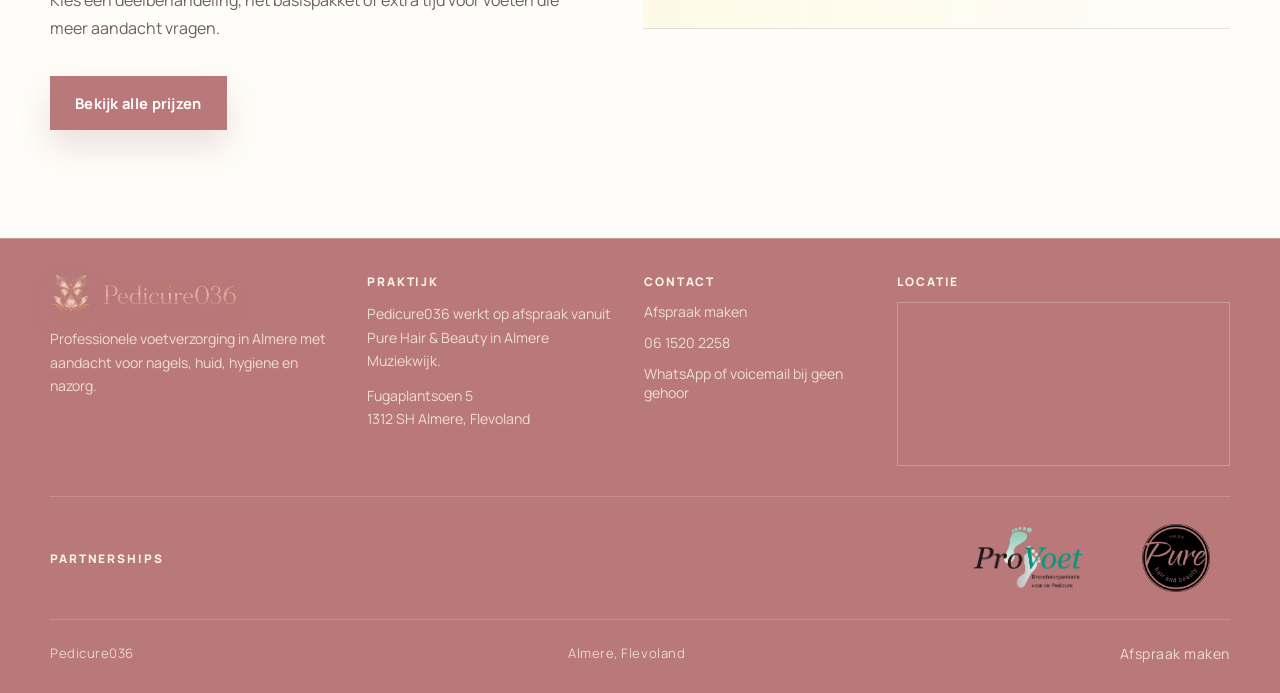
==== commit cc47edf9: "Update care wording" ====
--- a/index.html
+++ b/index.html
@@ -61,7 +61,7 @@
             <span>Almere, Flevoland</span>
           </p>
           <h1>Professionele voetzorg met persoonlijke aandacht.</h1>
-          <p class="hero-intro">Bij Pedicure036 combineert Miranda haar zorgachtergrond met gediplomeerde pedicurezorg. Voor gezonde, verzorgde voeten in een ontspannen salon in Almere Muziekwijk.</p>
+          <p class="hero-intro">Bij Pedicure036 combineert Miranda haar ervaring in de zorg met gediplomeerde pedicurezorg. Voor gezonde, verzorgde voeten in een ontspannen salon in Almere Muziekwijk.</p>
           <div class="hero-actions">
             <a class="button primary" href="contact.html#afspraak">Afspraak maken</a>
             <a class="button secondary" href="nagel-en-huid.html">Bekijk behandelingen</a>
@@ -77,7 +77,7 @@
         <div class="care-intro-content reveal">
           <p class="section-kicker">Waarom Pedicure036</p>
           <h2>Zorg die je voelt bij elke stap.</h2>
-          <p class="care-intro-lead">Miranda neemt de tijd voor jouw voeten. Met haar achtergrond in de verpleegkunde kijkt ze niet alleen naar het resultaat, maar naar wat jouw voeten nodig hebben.</p>
+          <p class="care-intro-lead">Miranda neemt de tijd voor jouw voeten. Met haar achtergrond in de zorg kijkt ze niet alleen naar het resultaat, maar naar wat jouw voeten nodig hebben.</p>
           <div class="care-points" aria-label="Kwaliteiten van Pedicure036">
             <div class="care-point"><div><strong>Persoonlijk en zorgvuldig</strong><small>Aandacht voor jouw verhaal en wensen.</small></div></div>
             <div class="care-point"><div><strong>Professioneel verzorgd</strong><small>Hygiënisch werken met kennis van nagels en huid.</small></div></div>
